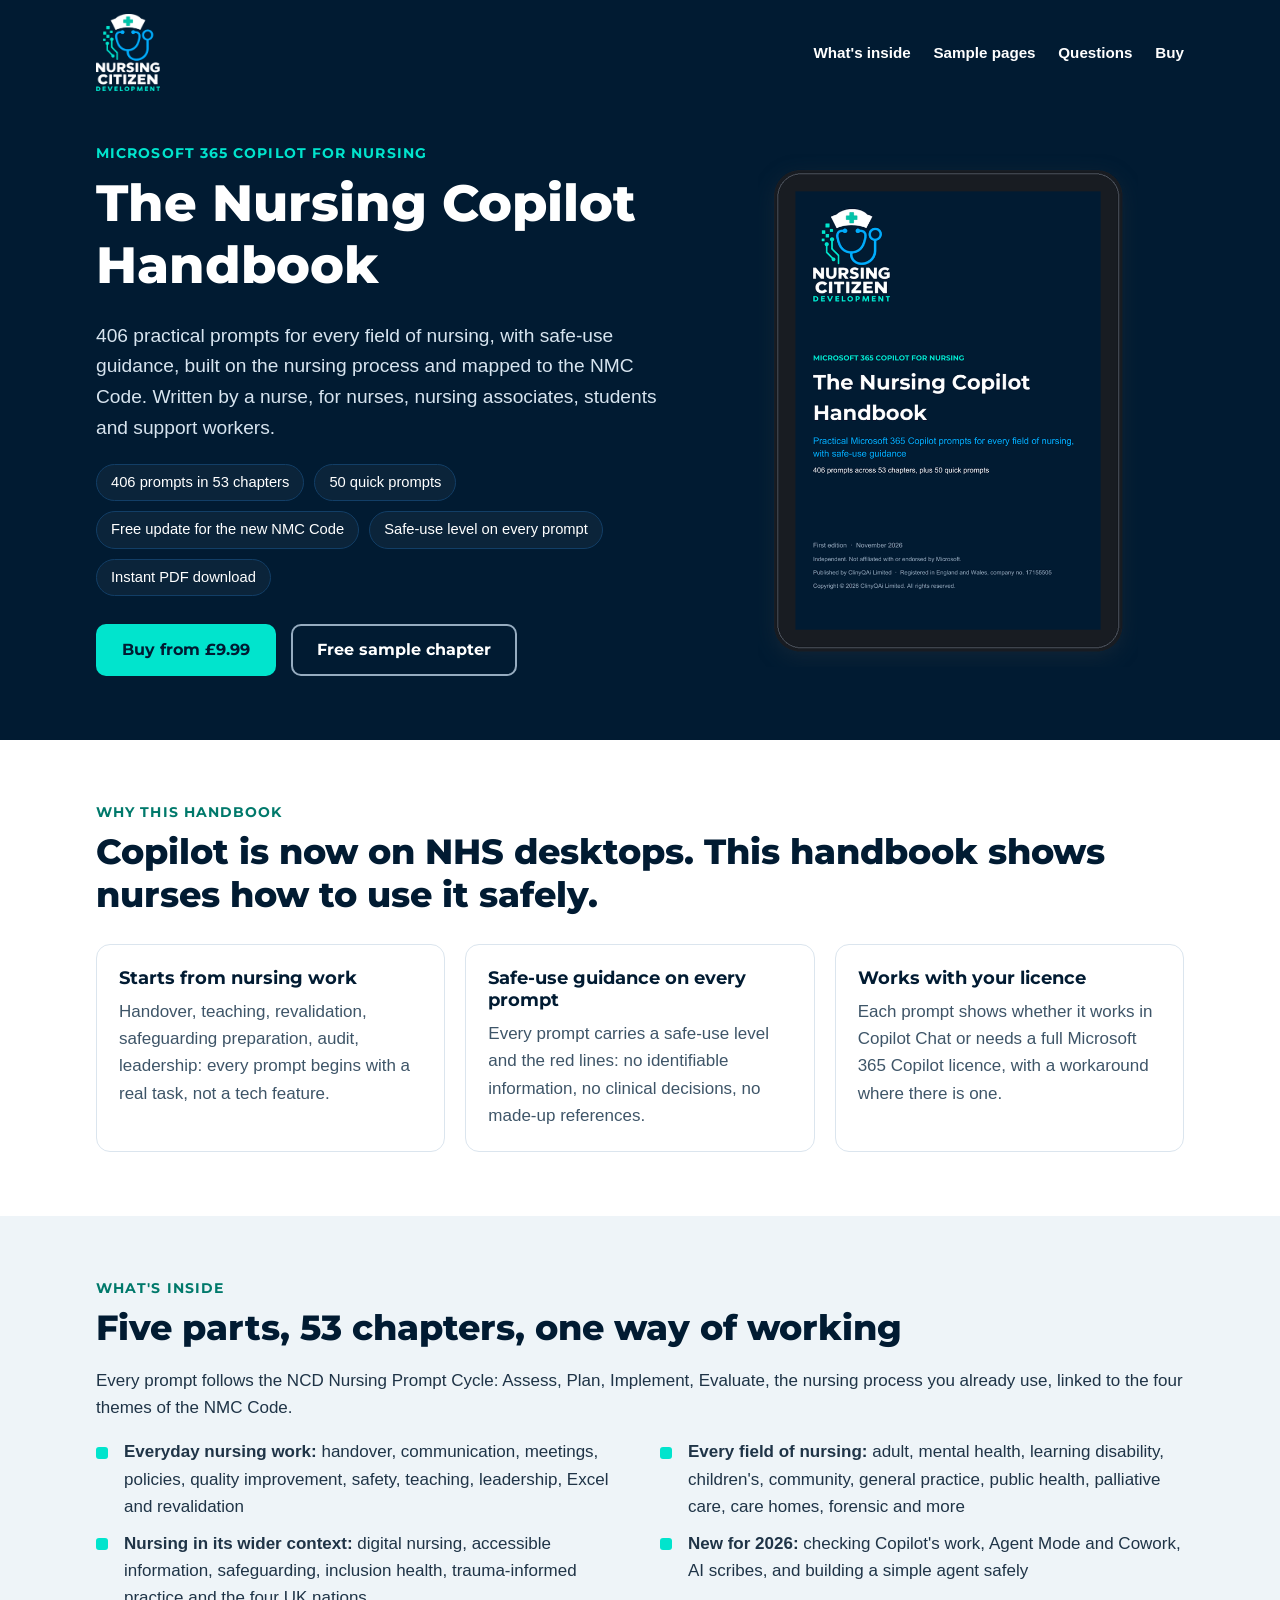
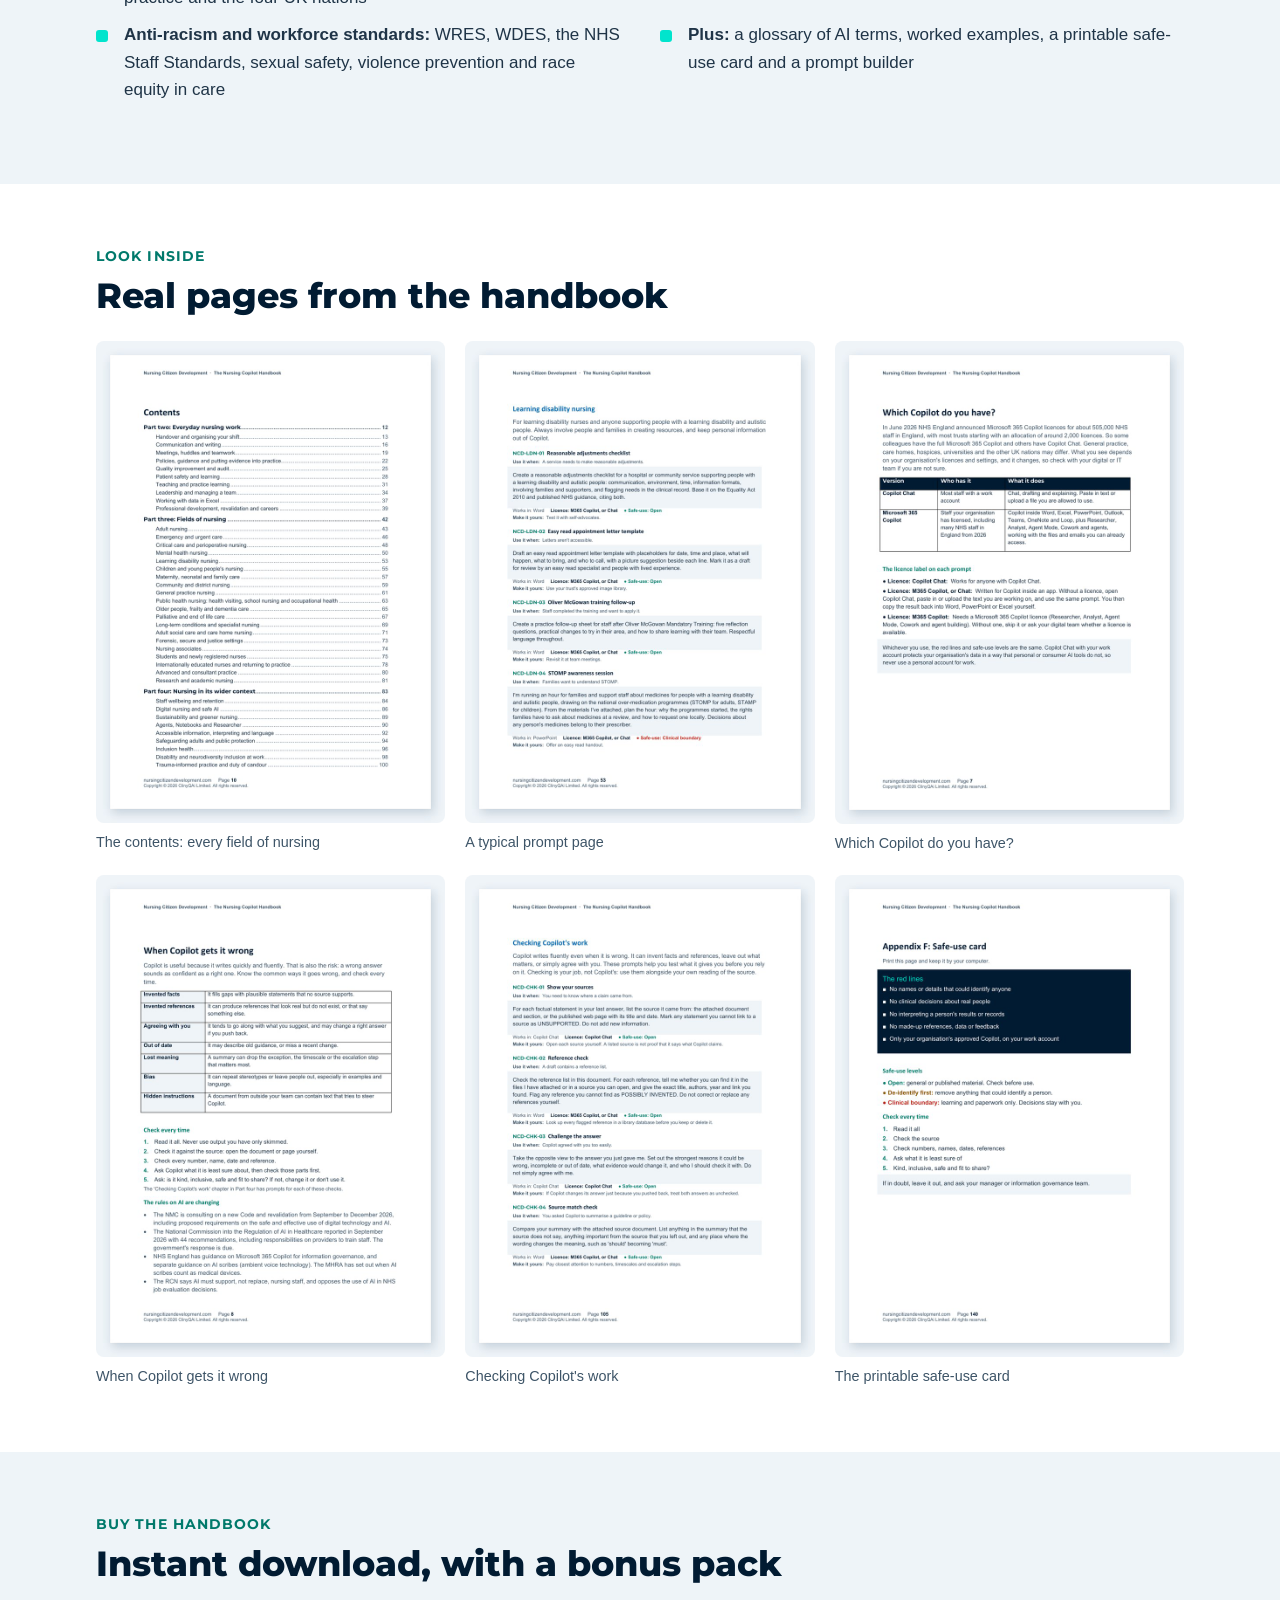
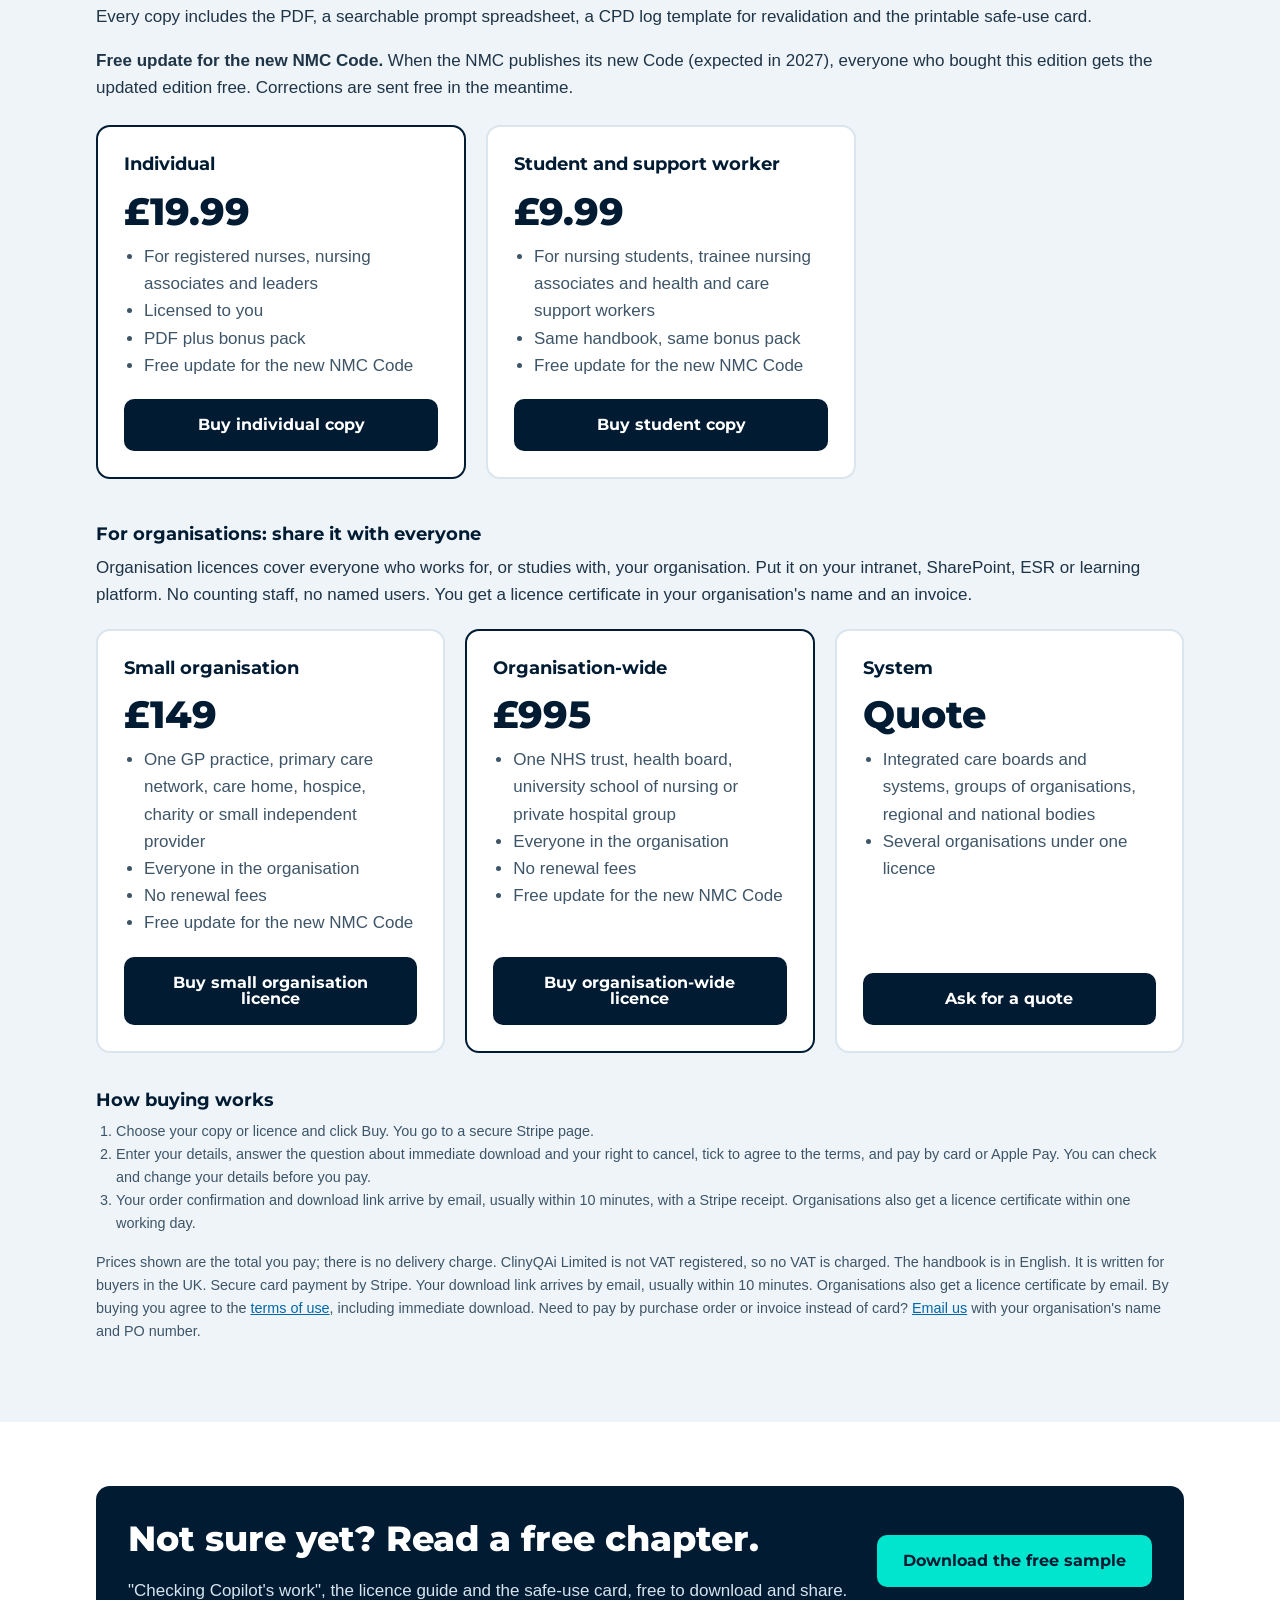
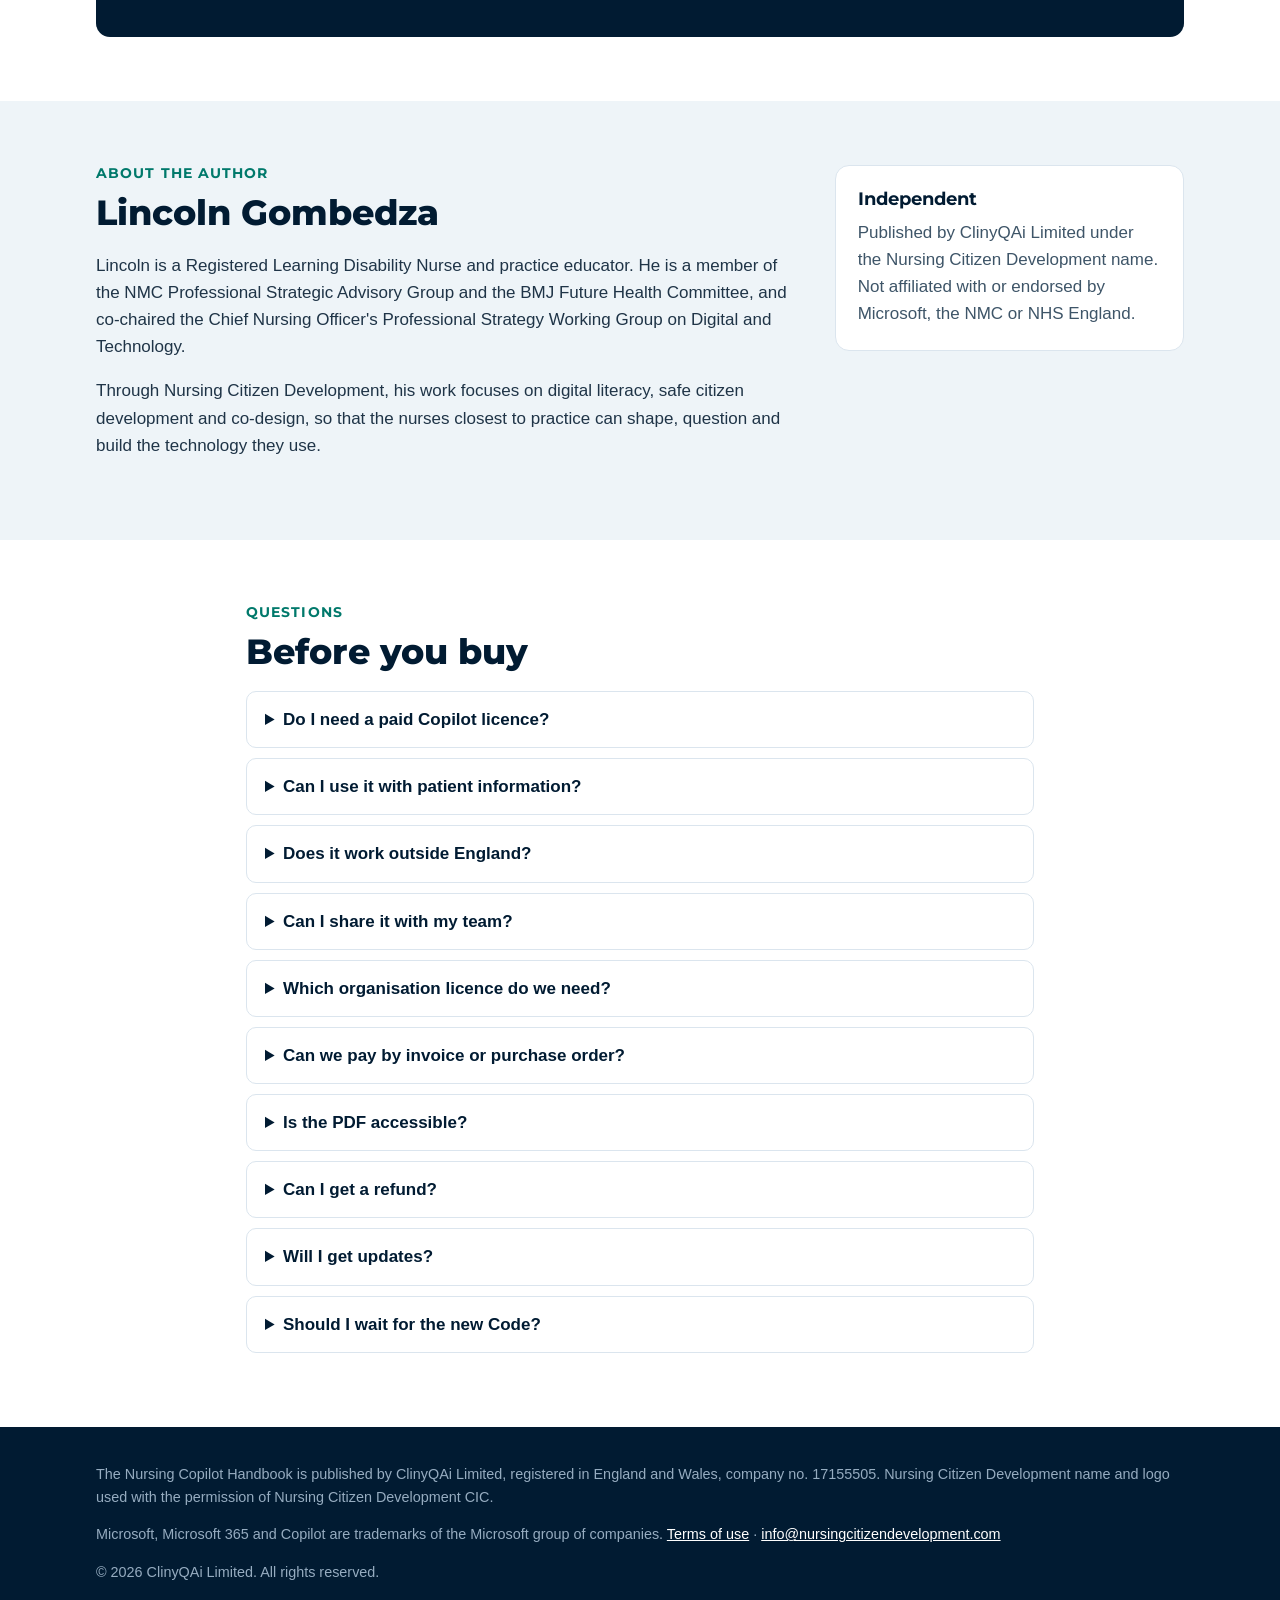
==== index.html @ caddaee1 "Download link now arrives by email Co-Authored-By: Claude Opus 5.5 <noreply@anthropic.com>" ====
<!doctype html>
<html lang="en-GB">
<head>
<meta charset="utf-8">
<meta name="viewport" content="width=device-width, initial-scale=1">
<title>The Nursing Copilot Handbook | Nursing Citizen Development</title>
<meta name="description" content="406 practical Microsoft 365 Copilot prompts for every field of nursing, with safe-use guidance, mapped to the NMC Code. Instant PDF download plus bonus pack.">
<meta property="og:title" content="The Nursing Copilot Handbook">
<meta property="og:description" content="406 practical Copilot prompts for every field of nursing, with safe-use guidance, mapped to the NMC Code.">
<meta property="og:image" content="assets/Handbook_Cover.jpg">
<link rel="preconnect" href="https://fonts.googleapis.com">
<link rel="preconnect" href="https://fonts.gstatic.com" crossorigin>
<link href="https://fonts.googleapis.com/css2?family=Montserrat:wght@700;800&display=swap" rel="stylesheet">
<link rel="stylesheet" href="assets/site.css">
</head>
<body>
<a class="skip" href="#main">Skip to content</a>

<header class="top">
  <div class="wrap">
    <a href="https://nursingcitizendevelopment.com" aria-label="Nursing Citizen Development home"><img src="assets/ncd-logo-reversed.png" alt="Nursing Citizen Development"></a>
    <nav aria-label="Page">
      <a href="#inside">What's inside</a>
      <a href="#samples">Sample pages</a>
      <a href="#faq">Questions</a>
      <a class="buy" href="#buy">Buy</a>
    </nav>
  </div>
</header>

<main id="main">
<section class="hero" aria-labelledby="title">
  <div class="wrap">
    <div>
      <p class="eyebrow">Microsoft 365 Copilot for nursing</p>
      <h1 id="title">The Nursing Copilot Handbook</h1>
      <p class="lead">406 practical prompts for every field of nursing, with safe-use guidance, built on the nursing process and mapped to the NMC Code. Written by a nurse, for nurses, nursing associates, students and support workers.</p>
      <ul class="facts">
        <li>406 prompts in 53 chapters</li>
        <li>50 quick prompts</li>
        <li>Free update for the new NMC Code</li>
        <li>Safe-use level on every prompt</li>
        <li>Instant PDF download</li>
      </ul>
      <a class="btn btn-primary" href="#buy">Buy from £9.99</a>
      <a class="btn btn-ghost" href="assets/The_Nursing_Copilot_Handbook_Free_Sample.pdf" download>Free sample chapter</a>
    </div>
    <img class="mock" src="assets/Handbook_Tablet_Mockup.png" width="700" height="947" alt="The handbook cover shown on a tablet">
  </div>
</section>

<section aria-labelledby="why">
  <div class="wrap">
    <p class="eyebrow">Why this handbook</p>
    <h2 id="why">Copilot is now on NHS desktops. This handbook shows nurses how to use it safely.</h2>
    <div class="grid3" style="margin-top:28px">
      <div class="card"><h3>Starts from nursing work</h3><p>Handover, teaching, revalidation, safeguarding preparation, audit, leadership: every prompt begins with a real task, not a tech feature.</p></div>
      <div class="card"><h3>Safe-use guidance on every prompt</h3><p>Every prompt carries a safe-use level and the red lines: no identifiable information, no clinical decisions, no made-up references.</p></div>
      <div class="card"><h3>Works with your licence</h3><p>Each prompt shows whether it works in Copilot Chat or needs a full Microsoft 365 Copilot licence, with a workaround where there is one.</p></div>
    </div>
  </div>
</section>

<section class="alt" id="inside" aria-labelledby="inside-h">
  <div class="wrap">
    <p class="eyebrow">What's inside</p>
    <h2 id="inside-h">Five parts, 53 chapters, one way of working</h2>
    <p>Every prompt follows the NCD Nursing Prompt Cycle: Assess, Plan, Implement, Evaluate, the nursing process you already use, linked to the four themes of the NMC Code.</p>
    <ul class="inside">
      <li><strong>Everyday nursing work:</strong> handover, communication, meetings, policies, quality improvement, safety, teaching, leadership, Excel and revalidation</li>
      <li><strong>Every field of nursing:</strong> adult, mental health, learning disability, children's, community, general practice, public health, palliative care, care homes, forensic and more</li>
      <li><strong>Nursing in its wider context:</strong> digital nursing, accessible information, safeguarding, inclusion health, trauma-informed practice and the four UK nations</li>
      <li><strong>New for 2026:</strong> checking Copilot's work, Agent Mode and Cowork, AI scribes, and building a simple agent safely</li>
      <li><strong>Anti-racism and workforce standards:</strong> WRES, WDES, the NHS Staff Standards, sexual safety, violence prevention and race equity in care</li>
      <li><strong>Plus:</strong> a glossary of AI terms, worked examples, a printable safe-use card and a prompt builder</li>
    </ul>
  </div>
</section>

<section id="samples" aria-labelledby="samples-h">
  <div class="wrap">
    <p class="eyebrow">Look inside</p>
    <h2 id="samples-h">Real pages from the handbook</h2>
    <div class="samples" style="margin-top:24px">
      <figure><img src="assets/Sample_Contents.jpg" width="800" height="1105" loading="lazy" alt="Contents page listing chapters for every field of nursing"><figcaption>The contents: every field of nursing</figcaption></figure>
      <figure><img src="assets/Sample_Prompt_Page_Learning_Disability.jpg" width="800" height="1105" loading="lazy" alt="A page of learning disability nursing prompts, each with a safe-use level"><figcaption>A typical prompt page</figcaption></figure>
      <figure><img src="assets/Sample_Which_Copilot.jpg" width="800" height="1105" loading="lazy" alt="Page explaining Copilot Chat and Microsoft 365 Copilot licences"><figcaption>Which Copilot do you have?</figcaption></figure>
      <figure><img src="assets/Sample_When_Copilot_Gets_It_Wrong.jpg" width="800" height="1105" loading="lazy" alt="Page listing the ways Copilot can get things wrong and a five-step check"><figcaption>When Copilot gets it wrong</figcaption></figure>
      <figure><img src="assets/Sample_Checking_Chapter.jpg" width="800" height="1105" loading="lazy" alt="The Checking Copilot's work chapter"><figcaption>Checking Copilot's work</figcaption></figure>
      <figure><img src="assets/Sample_Safe_Use_Card.jpg" width="800" height="1105" loading="lazy" alt="The one-page safe-use card"><figcaption>The printable safe-use card</figcaption></figure>
    </div>
  </div>
</section>

<section class="alt" id="buy" aria-labelledby="buy-h">
  <div class="wrap">
    <p class="eyebrow">Buy the handbook</p>
    <h2 id="buy-h">Instant download, with a bonus pack</h2>
    <p>Every copy includes the PDF, a searchable prompt spreadsheet, a CPD log template for revalidation and the printable safe-use card.</p>
    <p><strong>Free update for the new NMC Code.</strong> When the NMC publishes its new Code (expected in 2027), everyone who bought this edition gets the updated edition free. Corrections are sent free in the meantime.</p>
    <div class="prices two" style="margin-top:24px">
      <div class="price featured">
        <h3>Individual</h3>
        <div class="amount">£19.99</div>
        <ul><li>For registered nurses, nursing associates and leaders</li><li>Licensed to you</li><li>PDF plus bonus pack</li><li>Free update for the new NMC Code</li></ul>
        <a class="btn btn-dark" href="https://buy.stripe.com/14A4gB2Xh0fMad55iU8og02">Buy individual copy</a>
      </div>
      <div class="price">
        <h3>Student and support worker</h3>
        <div class="amount">£9.99</div>
        <ul><li>For nursing students, trainee nursing associates and health and care support workers</li><li>Same handbook, same bonus pack</li><li>Free update for the new NMC Code</li></ul>
        <a class="btn btn-dark" href="https://buy.stripe.com/8x214p7dxgeK9918v68og03">Buy student copy</a>
      </div>
    </div>

    <h3 style="margin-top:44px">For organisations: share it with everyone</h3>
    <p>Organisation licences cover everyone who works for, or studies with, your organisation. Put it on your intranet, SharePoint, ESR or learning platform. No counting staff, no named users. You get a licence certificate in your organisation's name and an invoice.</p>
    <div class="prices" style="margin-top:20px">
      <div class="price">
        <h3>Small organisation</h3>
        <div class="amount">£149</div>
        <ul><li>One GP practice, primary care network, care home, hospice, charity or small independent provider</li><li>Everyone in the organisation</li><li>No renewal fees</li><li>Free update for the new NMC Code</li></ul>
        <a class="btn btn-dark" href="https://buy.stripe.com/fZufZjcxR9QmgBtbHi8og05">Buy small organisation licence</a>
      </div>
      <div class="price featured">
        <h3>Organisation-wide</h3>
        <div class="amount">£995</div>
        <ul><li>One NHS trust, health board, university school of nursing or private hospital group</li><li>Everyone in the organisation</li><li>No renewal fees</li><li>Free update for the new NMC Code</li></ul>
        <a class="btn btn-dark" href="https://buy.stripe.com/28E6oJ1Td9QmcldcLm8og06">Buy organisation-wide licence</a>
      </div>
      <div class="price">
        <h3>System</h3>
        <div class="amount">Quote</div>
        <ul><li>Integrated care boards and systems, groups of organisations, regional and national bodies</li><li>Several organisations under one licence</li></ul>
        <a class="btn btn-dark" href="mailto:info@nursingcitizendevelopment.com?subject=Nursing%20Copilot%20Handbook%20system%20licence">Ask for a quote</a>
      </div>
    </div>
    <h3 style="margin-top:36px">How buying works</h3>
    <ol class="small" style="padding-left:20px;margin-top:8px"><li>Choose your copy or licence and click Buy. You go to a secure Stripe page.</li><li>Enter your details, answer the question about immediate download and your right to cancel, tick to agree to the terms, and pay by card or Apple Pay. You can check and change your details before you pay.</li><li>Your order confirmation and download link arrive by email, usually within 10 minutes, with a Stripe receipt. Organisations also get a licence certificate within one working day.</li></ol>
    <p class="small" style="margin-top:16px">Prices shown are the total you pay; there is no delivery charge. ClinyQAi Limited is not VAT registered, so no VAT is charged. The handbook is in English. It is written for buyers in the UK. Secure card payment by Stripe. Your download link arrives by email, usually within 10 minutes. Organisations also get a licence certificate by email. By buying you agree to the <a href="terms.html">terms of use</a>, including immediate download. Need to pay by purchase order or invoice instead of card? <a href="mailto:info@nursingcitizendevelopment.com?subject=Nursing%20Copilot%20Handbook%20invoice%20request">Email us</a> with your organisation's name and PO number.</p>
  </div>
</section>

<section aria-labelledby="sample-h">
  <div class="wrap">
    <div class="sample-band">
      <div>
        <h2 id="sample-h">Not sure yet? Read a free chapter.</h2>
        <p>"Checking Copilot's work", the licence guide and the safe-use card, free to download and share.</p>
      </div>
      <a class="btn btn-primary" href="assets/The_Nursing_Copilot_Handbook_Free_Sample.pdf" download>Download the free sample</a>
    </div>
  </div>
</section>

<section class="alt" aria-labelledby="about-h">
  <div class="wrap about">
    <div>
      <p class="eyebrow">About the author</p>
      <h2 id="about-h">Lincoln Gombedza</h2>
      <p>Lincoln is a Registered Learning Disability Nurse and practice educator. He is a member of the NMC Professional Strategic Advisory Group and the BMJ Future Health Committee, and co-chaired the Chief Nursing Officer's Professional Strategy Working Group on Digital and Technology.</p>
      <p>Through Nursing Citizen Development, his work focuses on digital literacy, safe citizen development and co-design, so that the nurses closest to practice can shape, question and build the technology they use.</p>
    </div>
    <div class="card">
      <h3>Independent</h3>
      <p>Published by ClinyQAi Limited under the Nursing Citizen Development name. Not affiliated with or endorsed by Microsoft, the NMC or NHS England.</p>
    </div>
  </div>
</section>

<section id="faq" aria-labelledby="faq-h">
  <div class="wrap" style="max-width:820px">
    <p class="eyebrow">Questions</p>
    <h2 id="faq-h">Before you buy</h2>
    <details><summary>Do I need a paid Copilot licence?</summary><p>No. Many prompts work in Copilot Chat, which most NHS staff can use with a work account. Each prompt is labelled, and where it is written for Copilot inside Word, Excel or PowerPoint, the handbook shows how to use it in Copilot Chat instead.</p></details>
    <details><summary>Can I use it with patient information?</summary><p>No prompt asks you to enter information that identifies anyone. The handbook is for writing, organising, learning and improvement, not clinical decisions. Always follow your organisation's information governance rules and use only the Copilot it has approved.</p></details>
    <details><summary>Does it work outside England?</summary><p>Yes. The prompts work wherever Microsoft 365 Copilot is used, and there is a chapter on working across the four UK nations. Some standards referred to, such as WRES and WDES, are specific to the NHS in England.</p></details>
    <details><summary>Can I share it with my team?</summary><p>An individual or student copy is for you alone. To share it, your organisation can buy an organisation licence, which covers everyone who works for or studies with it, with no limit on numbers.</p></details>
    <details><summary>Which organisation licence do we need?</summary><p>Small organisation (£149) is for a single GP practice, primary care network, care home, hospice, charity or small independent provider. Organisation-wide (£995) is for an NHS trust, health board, university school of nursing or private hospital group. If you cover several organisations, such as an integrated care system, ask us for a quote.</p></details>
    <details><summary>Can we pay by invoice or purchase order?</summary><p>Yes. Email us with your organisation's name, address and purchase order number and we'll send an invoice. The licence certificate and download link follow as soon as it's raised.</p></details>
    <details><summary>Is the PDF accessible?</summary><p>Yes. It has headings, bookmarks and accessible colours. If you need another format, email us.</p></details>
    <details><summary>Can I get a refund?</summary><p>This is digital content supplied straight away, so the usual 14-day right to cancel ends once you download it. If the file is faulty or will not open, we will replace it or refund you. Your statutory rights are not affected.</p></details>
    <details><summary>Will I get updates?</summary><p>Yes. The NMC is consulting on a new Code, expected to be published in 2027. When it is, everyone who bought this edition, including organisations, gets the updated edition free by email. Corrections are sent free in the meantime. Sources in this edition were checked in November 2026.</p></details>
    <details><summary>Should I wait for the new Code?</summary><p>No need. The prompts work with Copilot today, and you'll get the new-Code edition free when it's published.</p></details>
  </div>
</section>
</main>

<footer>
  <div class="wrap">
    <p>The Nursing Copilot Handbook is published by ClinyQAi Limited, registered in England and Wales, company no. 17155505. Nursing Citizen Development name and logo used with the permission of Nursing Citizen Development CIC.</p>
    <p>Microsoft, Microsoft 365 and Copilot are trademarks of the Microsoft group of companies. <a href="terms.html">Terms of use</a> · <a href="mailto:info@nursingcitizendevelopment.com">info@nursingcitizendevelopment.com</a></p>
    <p>© 2026 ClinyQAi Limited. All rights reserved.</p>
  </div>
</footer>
</body>
</html>
---- assets/site.css ----
:root {
  --navy: #011b32;
  --navy-tint: #123e66;
  --teal: #01e4cd;
  --blue: #01acfd;
  --text-blue: #0068a8;
  --text-teal: #00796b;
  --mist: #eef4f8;
  --slate: #3e5568;
  --ink: #1f3447;
  --white: #ffffff;
  --muted: #96acc0;
  --radius: 14px;
  --wrap: 1120px;
}
* { box-sizing: border-box; }
html { scroll-behavior: smooth; }
body {
  margin: 0;
  background: var(--white);
  color: var(--ink);
  font: 17px/1.6 Arial, Helvetica, sans-serif;
  -webkit-text-size-adjust: 100%;
}
h1, h2, h3 { font-family: Montserrat, Arial, sans-serif; line-height: 1.2; color: var(--navy); margin: 0 0 .5em; }
h1 { font-size: clamp(2rem, 5vw, 3.2rem); font-weight: 800; }
h2 { font-size: clamp(1.5rem, 3.4vw, 2.2rem); font-weight: 800; }
h3 { font-size: 1.15rem; font-weight: 700; }
p { margin: 0 0 1em; }
a { color: var(--text-blue); }
img { max-width: 100%; height: auto; display: block; }
.wrap { max-width: var(--wrap); margin: 0 auto; padding: 0 16px; }
.eyebrow { font: 700 .85rem/1.2 Montserrat, Arial, sans-serif; letter-spacing: .08em; text-transform: uppercase; color: var(--text-teal); margin-bottom: .8em; }
.skip { position: absolute; left: -999px; }
.skip:focus { left: 16px; top: 16px; background: var(--white); padding: 8px 12px; z-index: 10; }

/* header */
.top { background: var(--navy); }
.top .wrap { display: flex; align-items: center; justify-content: space-between; gap: 16px; padding-top: 14px; padding-bottom: 14px; }
.top img { width: 64px; }
.top nav a { color: var(--white); text-decoration: none; font-weight: 700; margin-left: 18px; font-size: .95rem; }
.top nav a:hover, .top nav a:focus { color: var(--teal); }

/* hero */
.hero { background: var(--navy); color: var(--white); padding: 40px 0 64px; overflow: hidden; }
.hero .wrap { display: grid; grid-template-columns: 1.1fr .9fr; gap: 40px; align-items: center; }
.hero h1 { color: var(--white); }
.hero .eyebrow { color: var(--teal); }
.hero .lead { font-size: 1.2rem; color: #d7e4ef; max-width: 36em; }
.hero .facts { display: flex; flex-wrap: wrap; gap: 10px; margin: 20px 0 28px; padding: 0; list-style: none; }
.hero .facts li { border: 1px solid var(--navy-tint); background: rgba(255,255,255,.04); border-radius: 999px; padding: 6px 14px; font-size: .92rem; }
.hero .mock { justify-self: center; max-width: 380px; }
.btn { display: inline-block; font: 700 1rem/1 Montserrat, Arial, sans-serif; text-decoration: none; padding: 16px 24px; border-radius: 10px; border: 2px solid transparent; }
.btn-primary { background: var(--teal); color: var(--navy); }
.btn-primary:hover, .btn-primary:focus { background: #5cf0e0; }
.btn-ghost { color: var(--white); border-color: var(--muted); margin-left: 10px; }
.btn-ghost:hover, .btn-ghost:focus { border-color: var(--teal); color: var(--teal); }
.btn-dark { background: var(--navy); color: var(--white); }
.btn-dark:hover, .btn-dark:focus { background: var(--navy-tint); }

section { padding: 64px 0; }
section.alt { background: var(--mist); }

/* cards */
.grid3 { display: grid; grid-template-columns: repeat(3, 1fr); gap: 20px; }
.card { background: var(--white); border-radius: var(--radius); padding: 22px; border: 1px solid #dbe5ee; }
.card p { margin: 0; color: var(--slate); }

/* inside */
.inside { display: grid; grid-template-columns: repeat(2, 1fr); gap: 10px 40px; padding: 0; list-style: none; }
.inside li { padding-left: 28px; position: relative; }
.inside li::before { content: ""; position: absolute; left: 0; top: .5em; width: 12px; height: 12px; border-radius: 3px; background: var(--teal); }

/* samples */
.samples { display: grid; grid-template-columns: repeat(3, 1fr); gap: 20px; }
.samples figure { margin: 0; }
.samples img { border-radius: 8px; }
.samples figcaption { font-size: .9rem; color: var(--slate); margin-top: 8px; }

/* pricing */
.prices { display: grid; grid-template-columns: repeat(3, 1fr); gap: 20px; align-items: stretch; }
.prices.two { grid-template-columns: repeat(2, 1fr); max-width: 760px; }
.price { background: var(--white); border: 2px solid #dbe5ee; border-radius: var(--radius); padding: 26px; display: flex; flex-direction: column; }
.price.featured { border-color: var(--navy); }
.price .amount { font: 800 2.4rem/1 Montserrat, Arial, sans-serif; color: var(--navy); margin: 8px 0 12px; }
.price ul { padding-left: 20px; margin: 0 0 20px; color: var(--slate); flex: 1; }
.price .btn { text-align: center; }
.small { font-size: .9rem; color: var(--slate); }

/* sample download */
.sample-band { background: var(--navy); color: var(--white); border-radius: var(--radius); padding: 32px; display: grid; grid-template-columns: 1fr auto; gap: 24px; align-items: center; }
.sample-band h2 { color: var(--white); }
.sample-band p { color: #d7e4ef; margin: 0; }

/* about */
.about { display: grid; grid-template-columns: 2fr 1fr; gap: 40px; align-items: start; }

/* faq */
details { background: var(--white); border: 1px solid #dbe5ee; border-radius: 10px; padding: 14px 18px; margin-bottom: 10px; }
summary { cursor: pointer; font-weight: 700; color: var(--navy); }
details p { margin: 10px 0 0; color: var(--slate); }

/* footer */
footer { background: var(--navy); color: var(--muted); padding: 36px 0; font-size: .9rem; }
footer a { color: var(--white); }

/* terms page */
.doc { max-width: 760px; }
.doc h2 { font-size: 1.3rem; margin-top: 1.6em; }

:focus-visible { outline: 3px solid var(--blue); outline-offset: 3px; }

@media (max-width: 860px) {
  .hero .wrap, .about, .sample-band { grid-template-columns: 1fr; }
  .hero .mock { max-width: 260px; }
  .grid3, .prices, .prices.two, .samples { grid-template-columns: 1fr; }
  .samples { grid-template-columns: repeat(2, 1fr); }
  .inside { grid-template-columns: 1fr; }
  .btn-ghost { margin: 12px 0 0; }
  .top nav a:not(.buy) { display: none; }
}
@media (max-width: 480px) {
  .samples { grid-template-columns: 1fr; }
  section { padding: 48px 0; }
}
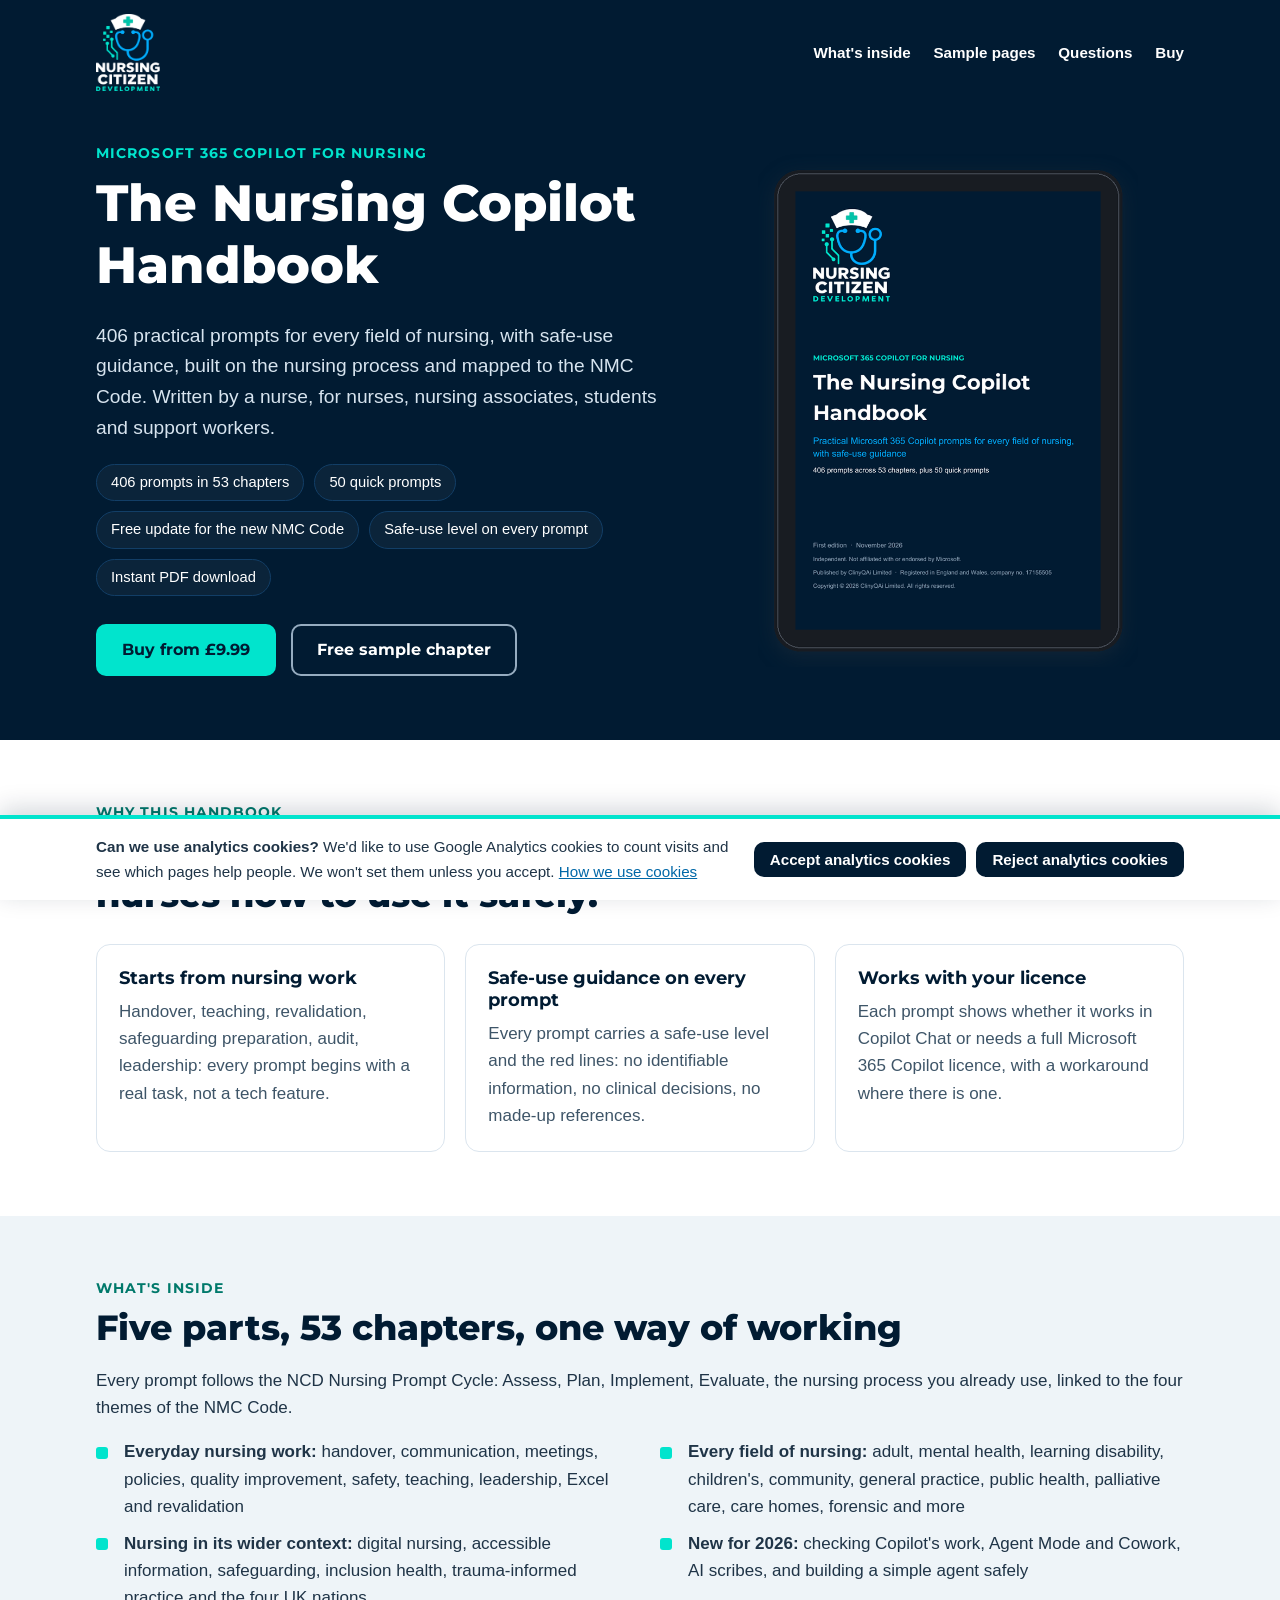
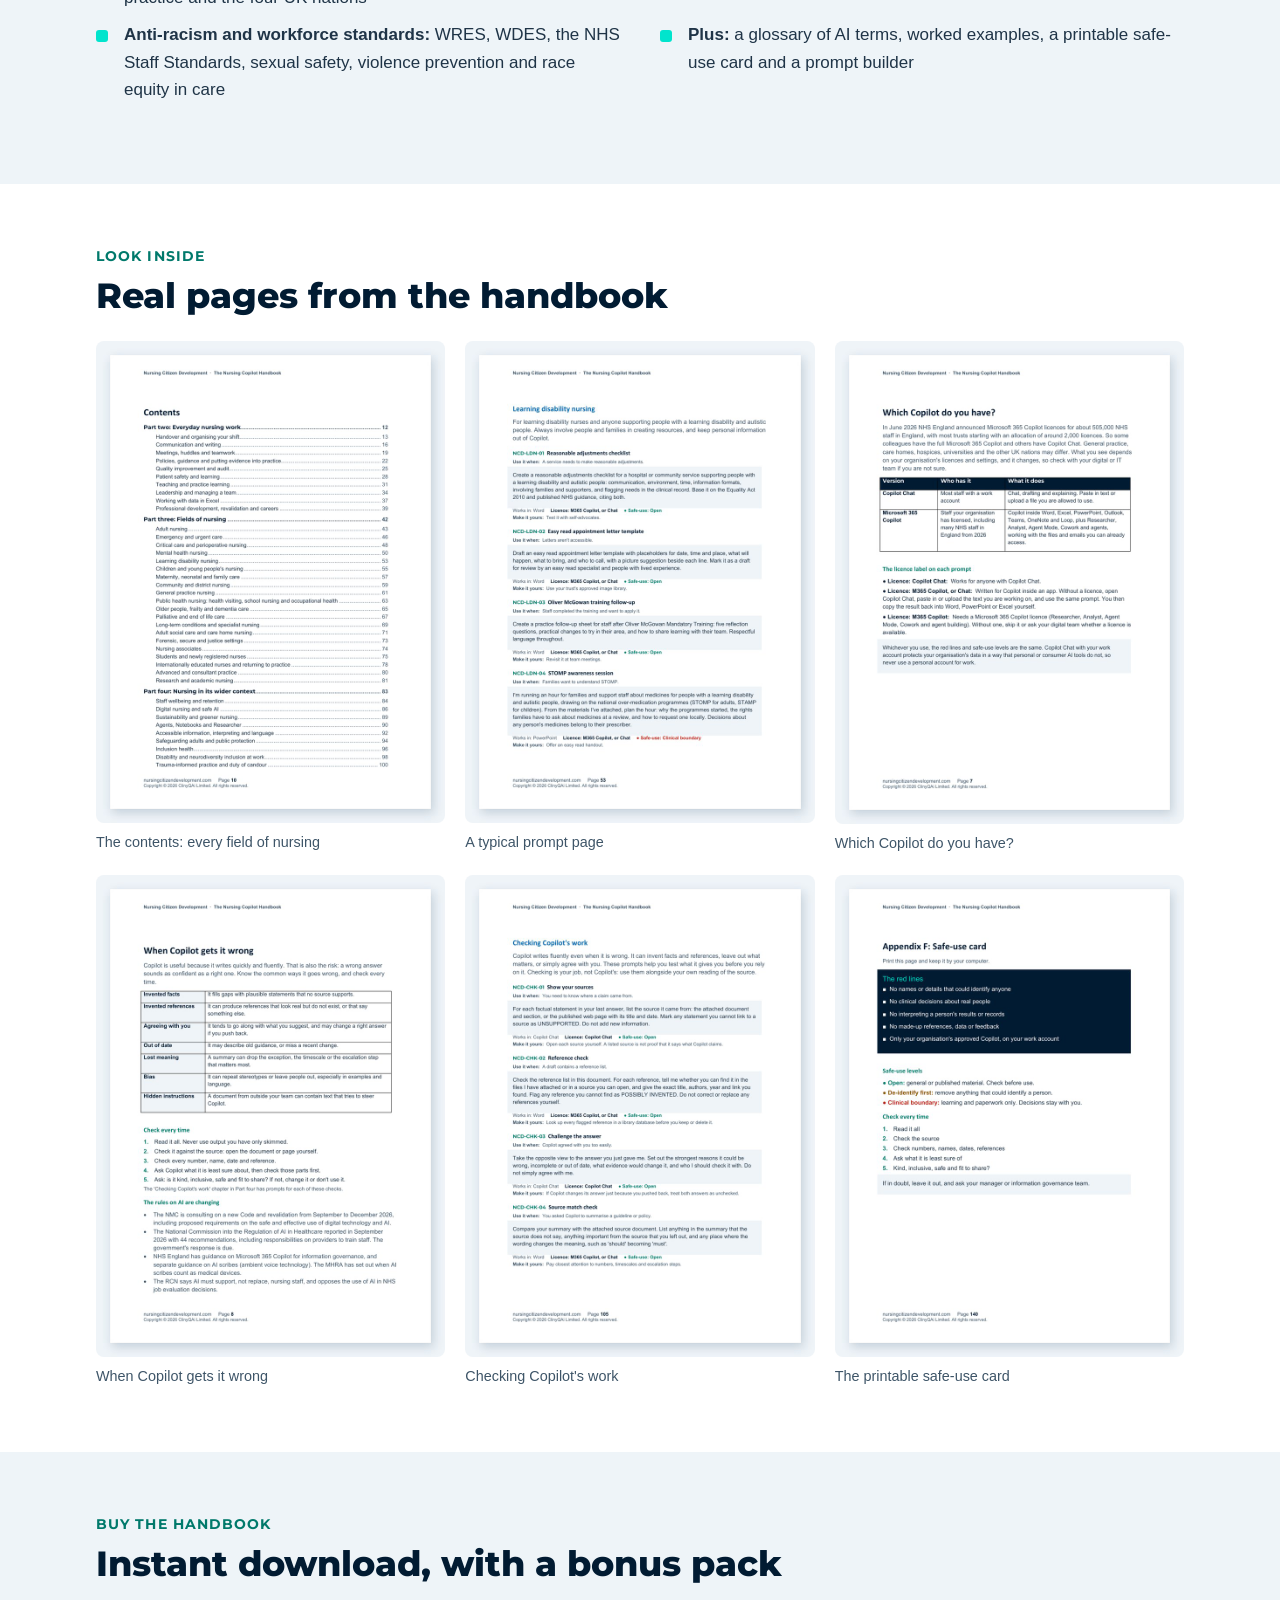
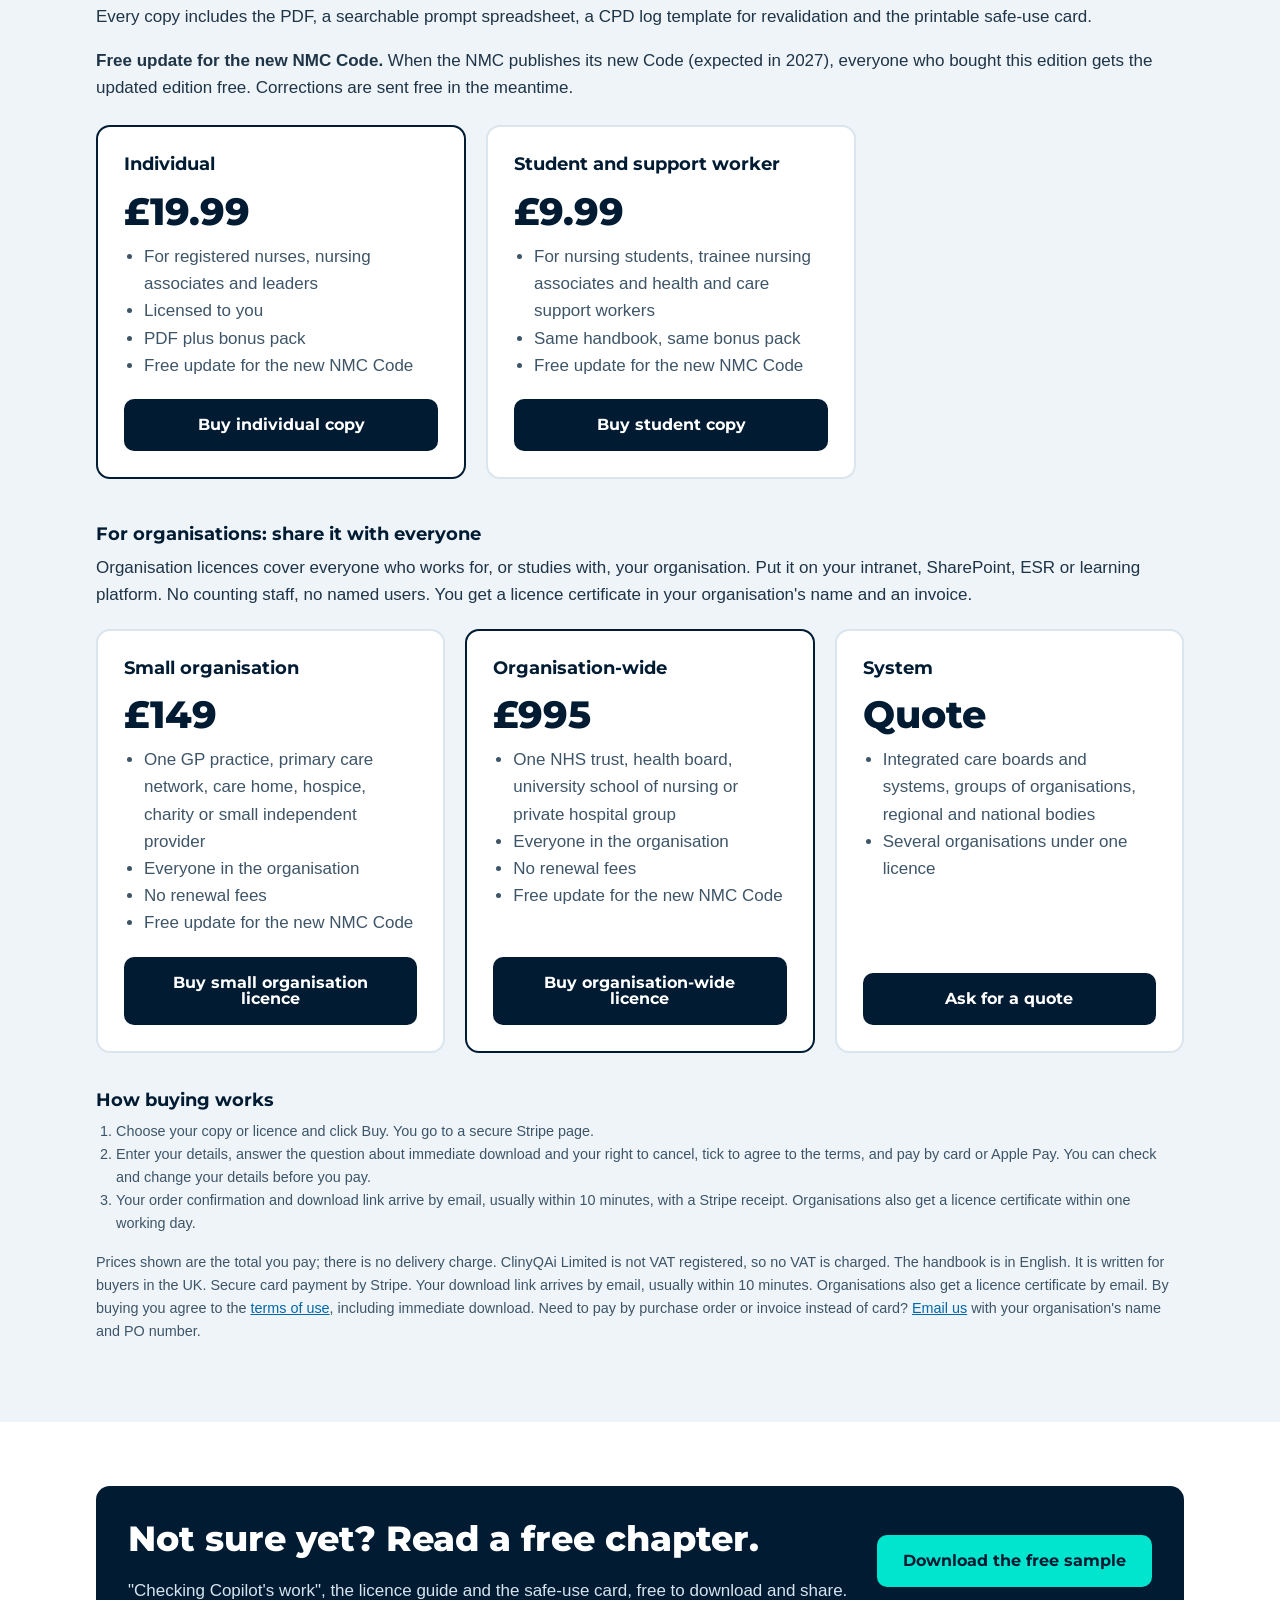
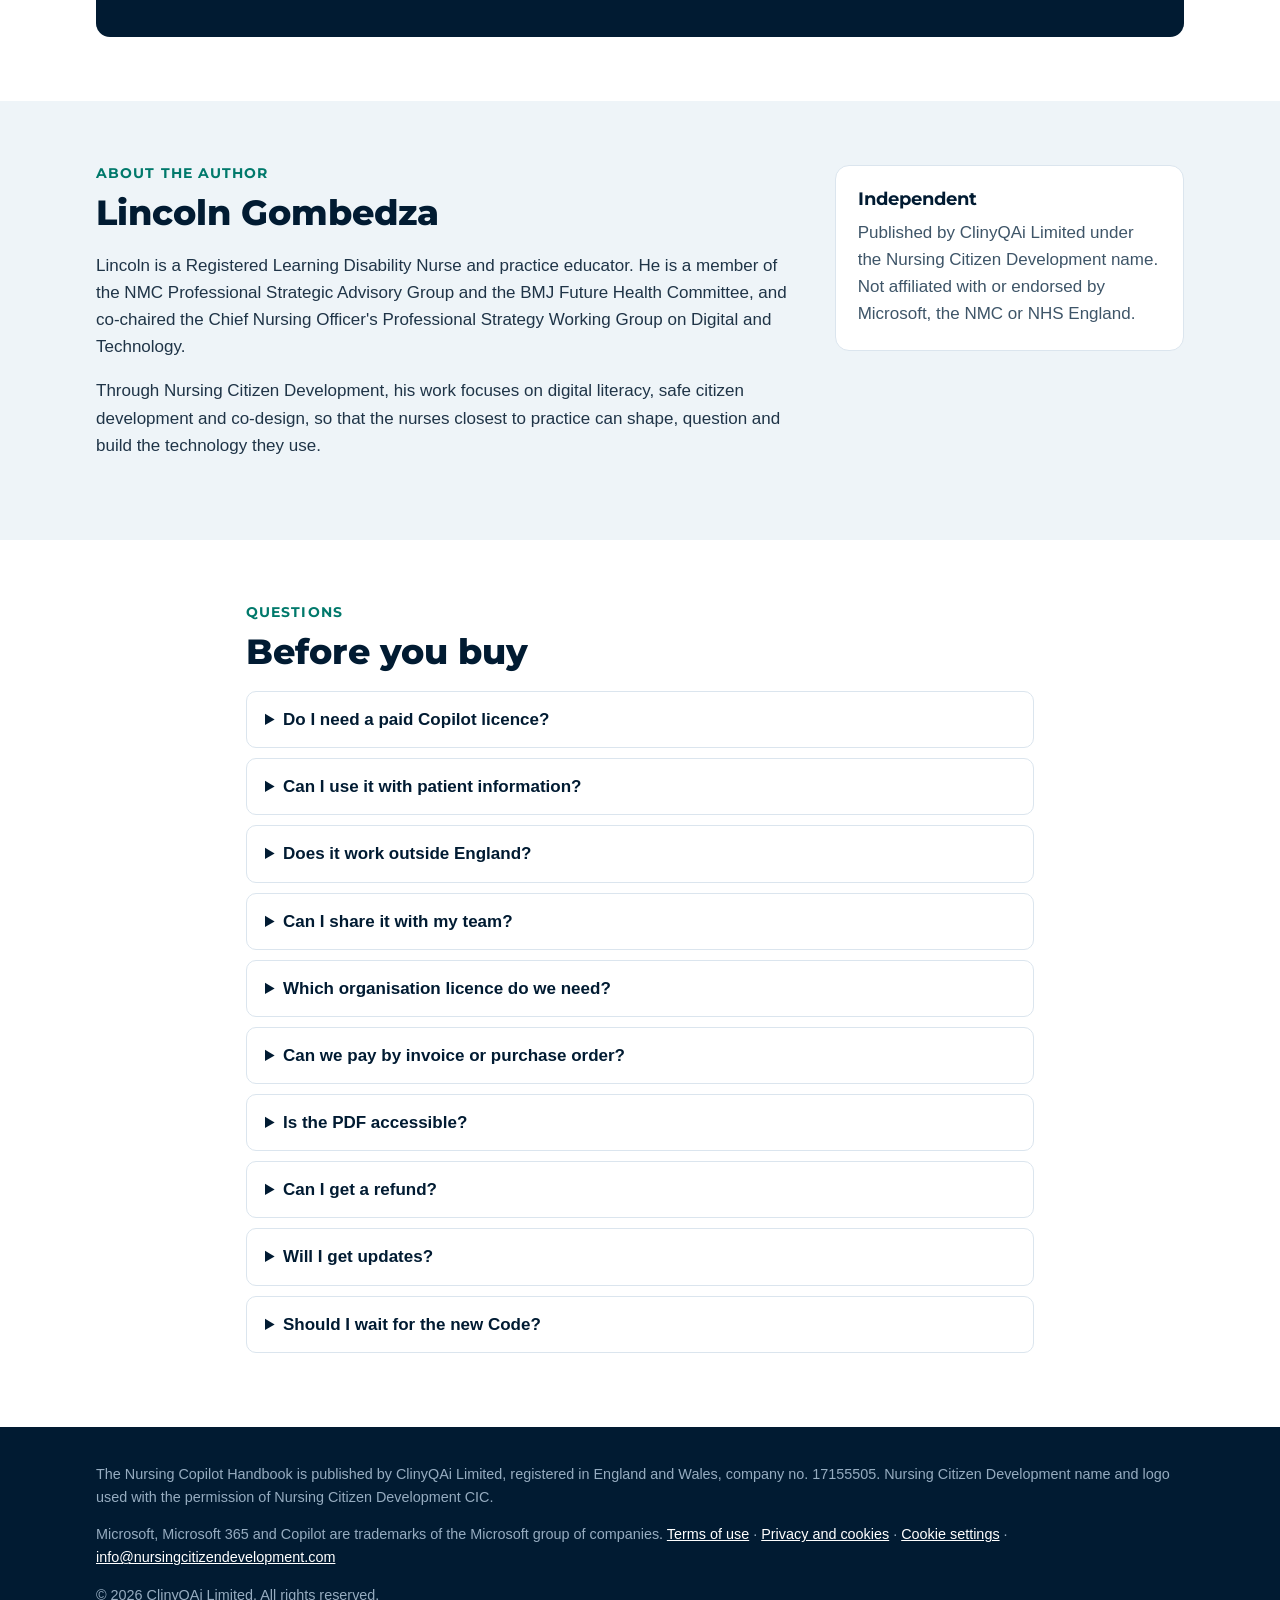
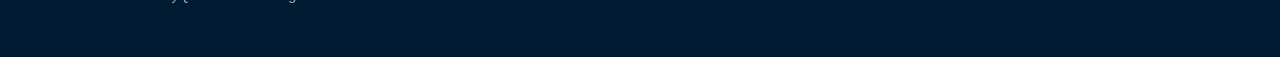
==== commit 42a29510: "Add Google Analytics with consent banner, privacy notice and search indexing - Analytics loads only " ====
--- a/index.html
+++ b/index.html
@@ -7,11 +7,41 @@
 <meta name="description" content="406 practical Microsoft 365 Copilot prompts for every field of nursing, with safe-use guidance, mapped to the NMC Code. Instant PDF download plus bonus pack.">
 <meta property="og:title" content="The Nursing Copilot Handbook">
 <meta property="og:description" content="406 practical Copilot prompts for every field of nursing, with safe-use guidance, mapped to the NMC Code.">
-<meta property="og:image" content="assets/Handbook_Cover.jpg">
+<link rel="canonical" href="https://handbook.nursingcitizendevelopment.com/">
+<meta property="og:type" content="product">
+<meta property="og:url" content="https://handbook.nursingcitizendevelopment.com/">
+<meta property="og:site_name" content="Nursing Citizen Development">
+<meta property="og:locale" content="en_GB">
+<meta property="og:image" content="https://handbook.nursingcitizendevelopment.com/assets/Handbook_Cover.jpg">
+<meta property="og:image:alt" content="Cover of The Nursing Copilot Handbook">
+<meta name="twitter:card" content="summary_large_image">
+<meta name="twitter:title" content="The Nursing Copilot Handbook">
+<meta name="twitter:description" content="406 practical Copilot prompts for every field of nursing, with safe-use guidance, mapped to the NMC Code.">
+<meta name="twitter:image" content="https://handbook.nursingcitizendevelopment.com/assets/Handbook_Cover.jpg">
+<script type="application/ld+json">
+{
+  "@context": "https://schema.org",
+  "@type": "Product",
+  "name": "The Nursing Copilot Handbook",
+  "description": "406 practical Microsoft 365 Copilot prompts for every field of nursing, with safe-use guidance, built on the nursing process and mapped to the NMC Code. First edition, November 2026. PDF download with a searchable prompt index, CPD log template and safe-use card.",
+  "image": "https://handbook.nursingcitizendevelopment.com/assets/Handbook_Cover.jpg",
+  "url": "https://handbook.nursingcitizendevelopment.com/",
+  "category": "Books > Nursing",
+  "brand": { "@type": "Brand", "name": "Nursing Citizen Development" },
+  "manufacturer": { "@type": "Organization", "name": "ClinyQAi Limited" },
+  "offers": [
+    { "@type": "Offer", "name": "Individual copy", "price": "19.99", "priceCurrency": "GBP", "availability": "https://schema.org/InStock", "url": "https://buy.stripe.com/14A4gB2Xh0fMad55iU8og02", "seller": { "@type": "Organization", "name": "ClinyQAi Limited" } },
+    { "@type": "Offer", "name": "Student and support worker copy", "price": "9.99", "priceCurrency": "GBP", "availability": "https://schema.org/InStock", "url": "https://buy.stripe.com/8x214p7dxgeK9918v68og03", "seller": { "@type": "Organization", "name": "ClinyQAi Limited" } },
+    { "@type": "Offer", "name": "Small organisation licence", "price": "149.00", "priceCurrency": "GBP", "availability": "https://schema.org/InStock", "url": "https://buy.stripe.com/fZufZjcxR9QmgBtbHi8og05", "seller": { "@type": "Organization", "name": "ClinyQAi Limited" } },
+    { "@type": "Offer", "name": "Organisation-wide licence", "price": "995.00", "priceCurrency": "GBP", "availability": "https://schema.org/InStock", "url": "https://buy.stripe.com/28E6oJ1Td9QmcldcLm8og06", "seller": { "@type": "Organization", "name": "ClinyQAi Limited" } }
+  ]
+}
+</script>
 <link rel="preconnect" href="https://fonts.googleapis.com">
 <link rel="preconnect" href="https://fonts.gstatic.com" crossorigin>
 <link href="https://fonts.googleapis.com/css2?family=Montserrat:wght@700;800&display=swap" rel="stylesheet">
 <link rel="stylesheet" href="assets/site.css">
+<script src="assets/consent.js" defer></script>
 </head>
 <body>
 <a class="skip" href="#main">Skip to content</a>
@@ -189,7 +219,7 @@
 <footer>
   <div class="wrap">
     <p>The Nursing Copilot Handbook is published by ClinyQAi Limited, registered in England and Wales, company no. 17155505. Nursing Citizen Development name and logo used with the permission of Nursing Citizen Development CIC.</p>
-    <p>Microsoft, Microsoft 365 and Copilot are trademarks of the Microsoft group of companies. <a href="terms.html">Terms of use</a> · <a href="mailto:info@nursingcitizendevelopment.com">info@nursingcitizendevelopment.com</a></p>
+    <p>Microsoft, Microsoft 365 and Copilot are trademarks of the Microsoft group of companies. <a href="terms.html">Terms of use</a> · <a href="privacy.html">Privacy and cookies</a> · <a href="privacy.html#cookies" data-cookie-settings>Cookie settings</a> · <a href="mailto:info@nursingcitizendevelopment.com">info@nursingcitizendevelopment.com</a></p>
     <p>© 2026 ClinyQAi Limited. All rights reserved.</p>
   </div>
 </footer>
--- a/assets/site.css
+++ b/assets/site.css
@@ -123,3 +123,13 @@
   .samples { grid-template-columns: 1fr; }
   section { padding: 48px 0; }
 }
+
+/* cookie consent banner */
+.consent { position: fixed; left: 0; right: 0; bottom: 0; z-index: 50; background: var(--white); border-top: 4px solid var(--teal); box-shadow: 0 -6px 24px rgba(1,27,50,.18); padding: 16px 0; }
+.consent .wrap { display: flex; gap: 16px; align-items: center; justify-content: space-between; flex-wrap: wrap; }
+.consent p { margin: 0; flex: 1 1 420px; font-size: .95rem; }
+.consent-actions { display: flex; gap: 10px; flex-wrap: wrap; }
+.consent .btn { padding: 10px 16px; font-size: .95rem; cursor: pointer; border: 0; font-family: inherit; font-weight: 700; }
+.consent .btn:focus-visible, .linkbtn:focus-visible { outline: 3px solid var(--blue); outline-offset: 2px; }
+.linkbtn { background: none; border: 0; padding: 0; color: var(--white); text-decoration: underline; font: inherit; cursor: pointer; }
+@media (max-width: 600px) { .consent-actions { width: 100%; } .consent .btn { flex: 1 1 auto; } }
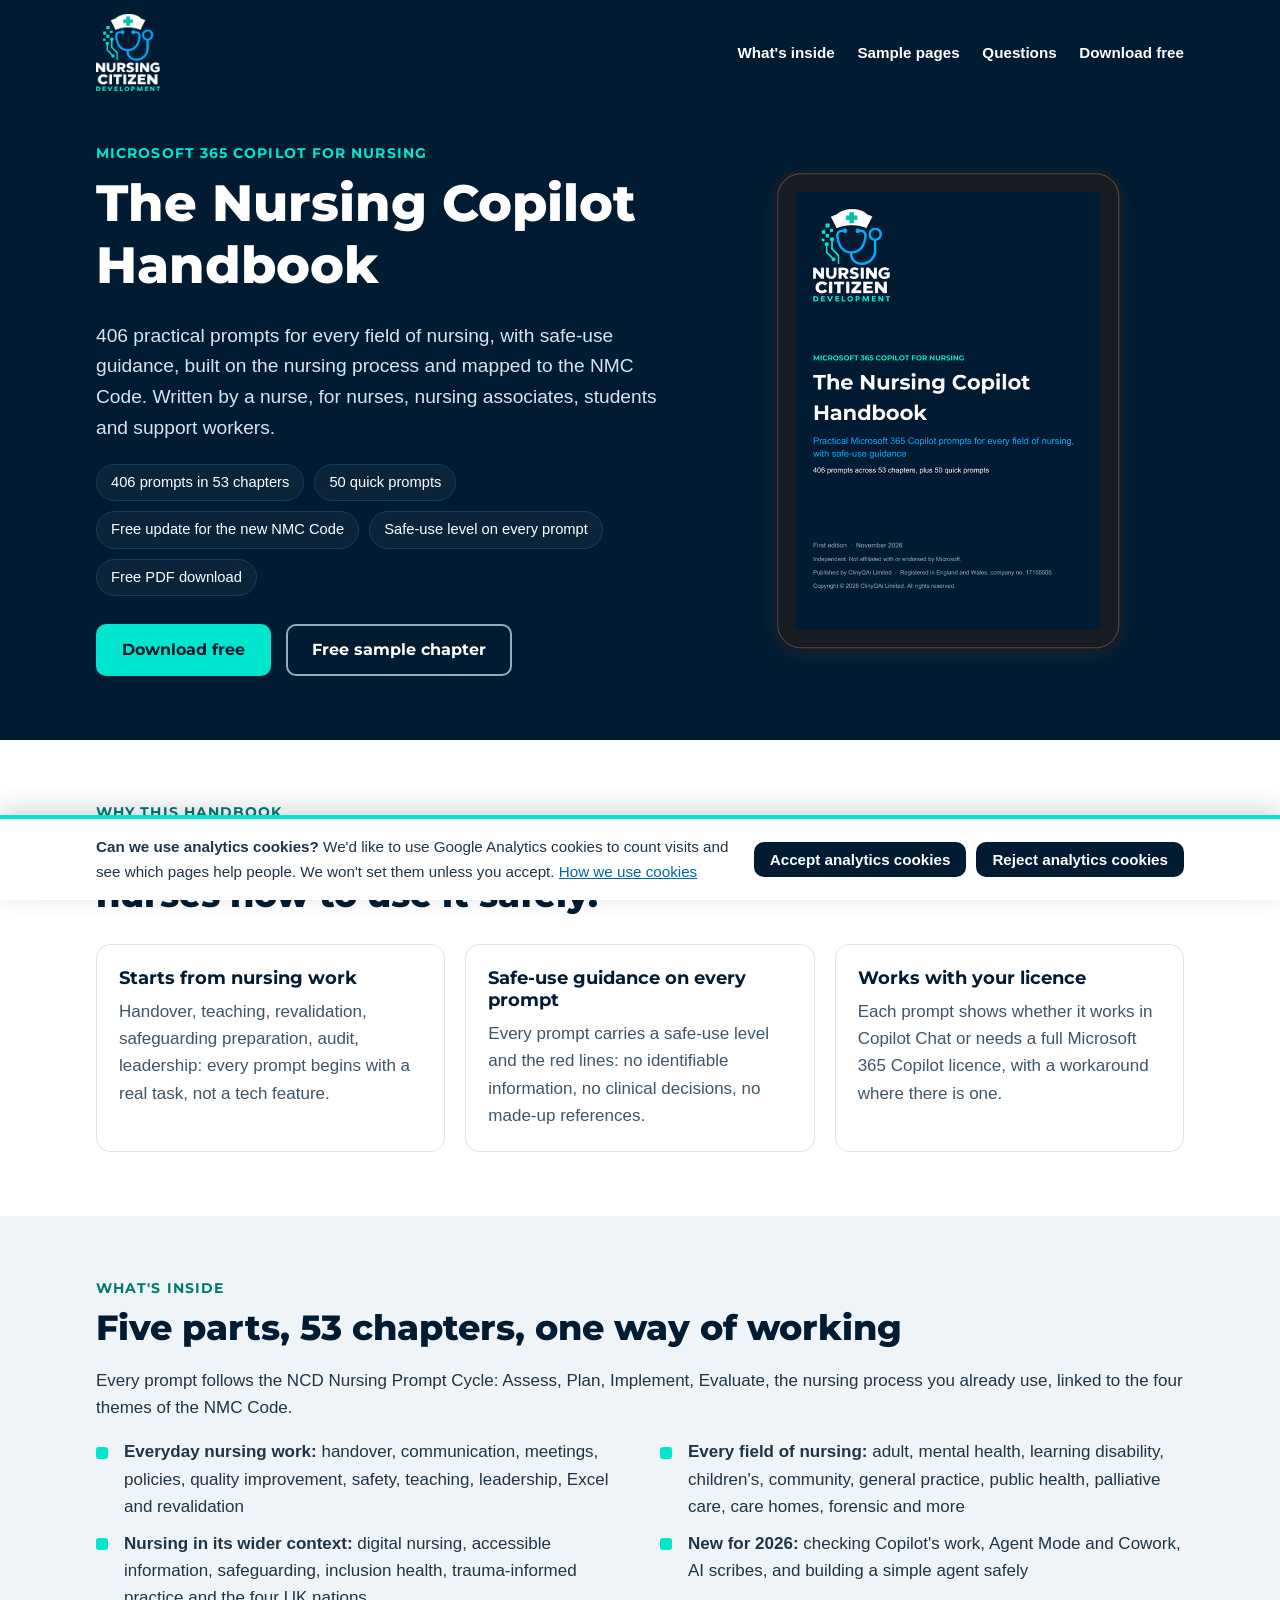
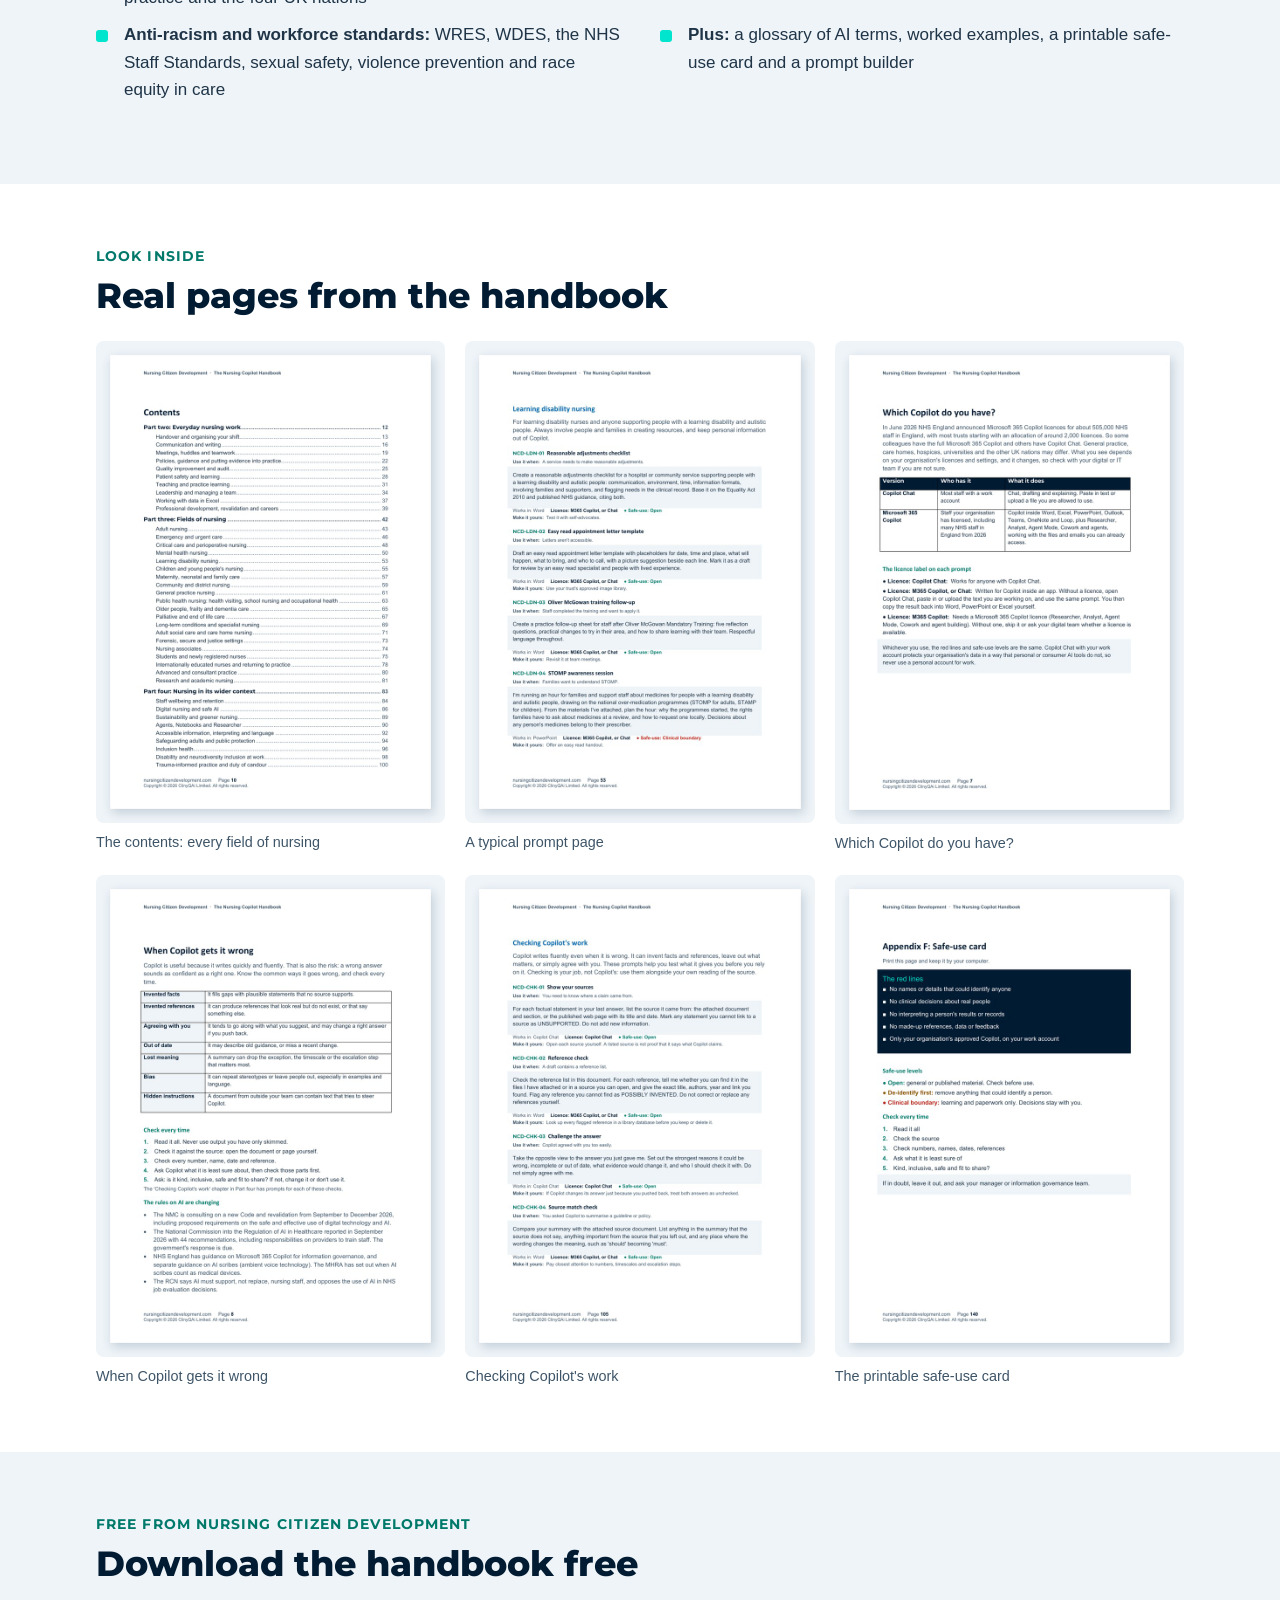
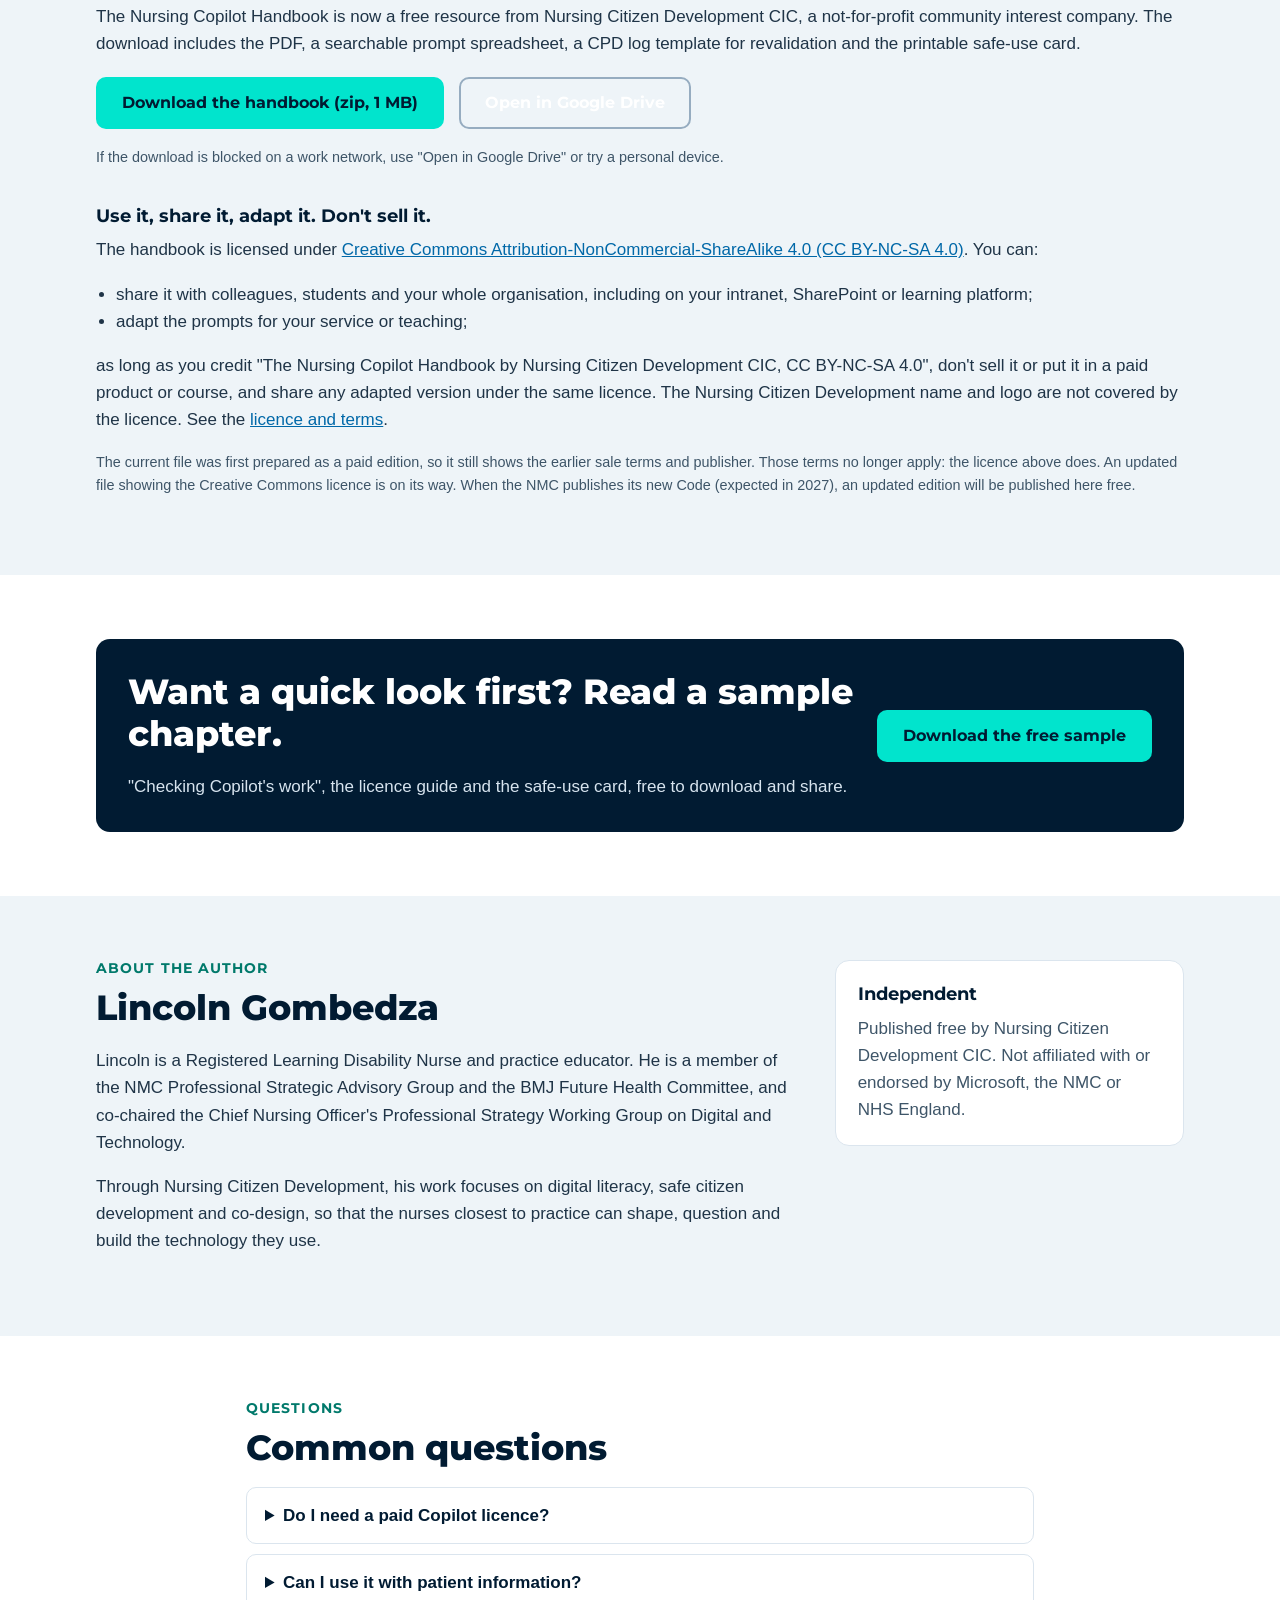
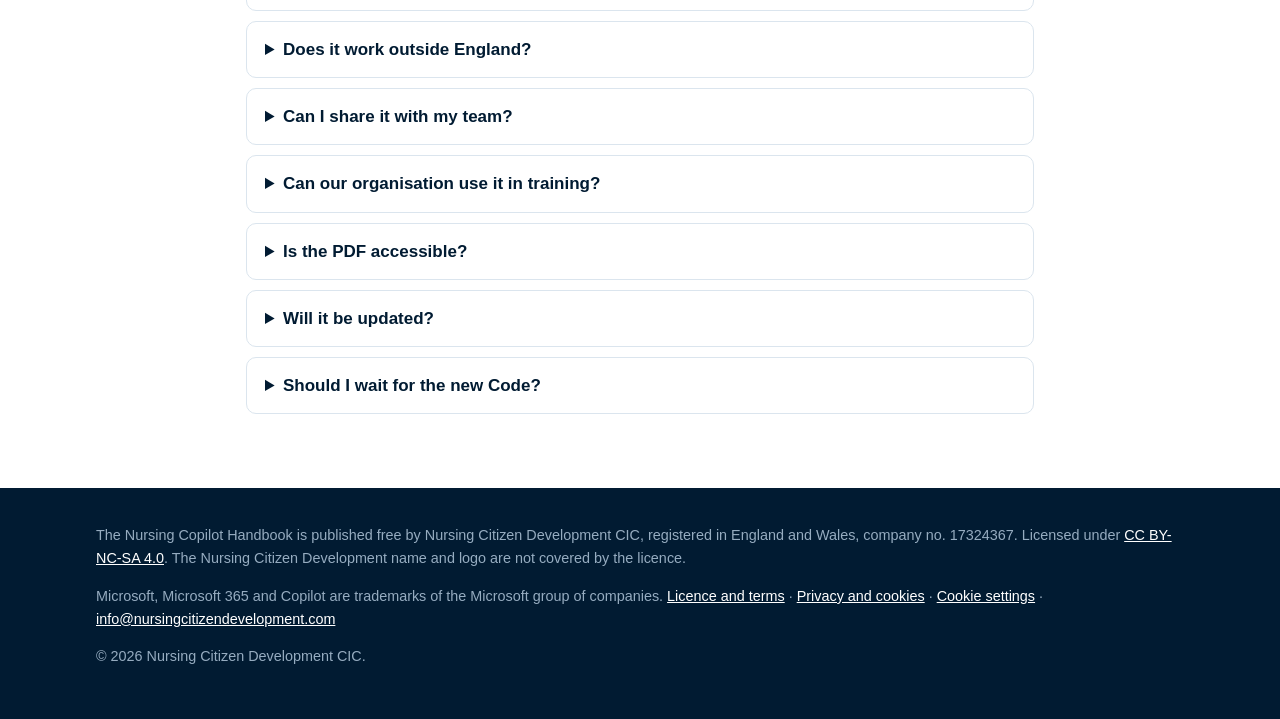
==== commit eb50c4e7: "Make the handbook free from NCD CIC under CC BY-NC-SA 4.0 Replace prices and Stripe links with a fre" ====
--- a/index.html
+++ b/index.html
@@ -4,11 +4,11 @@
 <meta charset="utf-8">
 <meta name="viewport" content="width=device-width, initial-scale=1">
 <title>The Nursing Copilot Handbook | Nursing Citizen Development</title>
-<meta name="description" content="406 practical Microsoft 365 Copilot prompts for every field of nursing, with safe-use guidance, mapped to the NMC Code. Instant PDF download plus bonus pack.">
+<meta name="description" content="406 practical Microsoft 365 Copilot prompts for every field of nursing, with safe-use guidance, mapped to the NMC Code. Free PDF download from Nursing Citizen Development, with a bonus pack.">
 <meta property="og:title" content="The Nursing Copilot Handbook">
 <meta property="og:description" content="406 practical Copilot prompts for every field of nursing, with safe-use guidance, mapped to the NMC Code.">
 <link rel="canonical" href="https://handbook.nursingcitizendevelopment.com/">
-<meta property="og:type" content="product">
+<meta property="og:type" content="book">
 <meta property="og:url" content="https://handbook.nursingcitizendevelopment.com/">
 <meta property="og:site_name" content="Nursing Citizen Development">
 <meta property="og:locale" content="en_GB">
@@ -21,20 +21,18 @@
 <script type="application/ld+json">
 {
   "@context": "https://schema.org",
-  "@type": "Product",
+  "@type": "Book",
   "name": "The Nursing Copilot Handbook",
-  "description": "406 practical Microsoft 365 Copilot prompts for every field of nursing, with safe-use guidance, built on the nursing process and mapped to the NMC Code. First edition, November 2026. PDF download with a searchable prompt index, CPD log template and safe-use card.",
+  "description": "406 practical Microsoft 365 Copilot prompts for every field of nursing, with safe-use guidance, built on the nursing process and mapped to the NMC Code. First edition, November 2026. Free PDF download with a searchable prompt index, CPD log template and safe-use card.",
   "image": "https://handbook.nursingcitizendevelopment.com/assets/Handbook_Cover.jpg",
   "url": "https://handbook.nursingcitizendevelopment.com/",
-  "category": "Books > Nursing",
-  "brand": { "@type": "Brand", "name": "Nursing Citizen Development" },
-  "manufacturer": { "@type": "Organization", "name": "ClinyQAi Limited" },
-  "offers": [
-    { "@type": "Offer", "name": "Individual copy", "price": "19.99", "priceCurrency": "GBP", "availability": "https://schema.org/InStock", "url": "https://buy.stripe.com/14A4gB2Xh0fMad55iU8og02", "seller": { "@type": "Organization", "name": "ClinyQAi Limited" } },
-    { "@type": "Offer", "name": "Student and support worker copy", "price": "9.99", "priceCurrency": "GBP", "availability": "https://schema.org/InStock", "url": "https://buy.stripe.com/8x214p7dxgeK9918v68og03", "seller": { "@type": "Organization", "name": "ClinyQAi Limited" } },
-    { "@type": "Offer", "name": "Small organisation licence", "price": "149.00", "priceCurrency": "GBP", "availability": "https://schema.org/InStock", "url": "https://buy.stripe.com/fZufZjcxR9QmgBtbHi8og05", "seller": { "@type": "Organization", "name": "ClinyQAi Limited" } },
-    { "@type": "Offer", "name": "Organisation-wide licence", "price": "995.00", "priceCurrency": "GBP", "availability": "https://schema.org/InStock", "url": "https://buy.stripe.com/28E6oJ1Td9QmcldcLm8og06", "seller": { "@type": "Organization", "name": "ClinyQAi Limited" } }
-  ]
+  "author": { "@type": "Person", "name": "Lincoln Gombedza" },
+  "publisher": { "@type": "Organization", "name": "Nursing Citizen Development CIC", "url": "https://nursingcitizendevelopment.com" },
+  "bookFormat": "https://schema.org/EBook",
+  "inLanguage": "en-GB",
+  "isAccessibleForFree": true,
+  "license": "https://creativecommons.org/licenses/by-nc-sa/4.0/",
+  "offers": { "@type": "Offer", "price": "0", "priceCurrency": "GBP", "availability": "https://schema.org/InStock", "url": "https://handbook.nursingcitizendevelopment.com/#download" }
 }
 </script>
 <link rel="preconnect" href="https://fonts.googleapis.com">
@@ -53,7 +51,7 @@
       <a href="#inside">What's inside</a>
       <a href="#samples">Sample pages</a>
       <a href="#faq">Questions</a>
-      <a class="buy" href="#buy">Buy</a>
+      <a class="buy" href="#download">Download free</a>
     </nav>
   </div>
 </header>
@@ -70,9 +68,9 @@
         <li>50 quick prompts</li>
         <li>Free update for the new NMC Code</li>
         <li>Safe-use level on every prompt</li>
-        <li>Instant PDF download</li>
+        <li>Free PDF download</li>
       </ul>
-      <a class="btn btn-primary" href="#buy">Buy from £9.99</a>
+      <a class="btn btn-primary" href="#download">Download free</a>
       <a class="btn btn-ghost" href="assets/The_Nursing_Copilot_Handbook_Free_Sample.pdf" download>Free sample chapter</a>
     </div>
     <img class="mock" src="assets/Handbook_Tablet_Mockup.png" width="700" height="947" alt="The handbook cover shown on a tablet">
@@ -122,52 +120,18 @@
   </div>
 </section>
 
-<section class="alt" id="buy" aria-labelledby="buy-h">
+<section class="alt" id="download" aria-labelledby="download-h">
   <div class="wrap">
-    <p class="eyebrow">Buy the handbook</p>
-    <h2 id="buy-h">Instant download, with a bonus pack</h2>
-    <p>Every copy includes the PDF, a searchable prompt spreadsheet, a CPD log template for revalidation and the printable safe-use card.</p>
-    <p><strong>Free update for the new NMC Code.</strong> When the NMC publishes its new Code (expected in 2027), everyone who bought this edition gets the updated edition free. Corrections are sent free in the meantime.</p>
-    <div class="prices two" style="margin-top:24px">
-      <div class="price featured">
-        <h3>Individual</h3>
-        <div class="amount">£19.99</div>
-        <ul><li>For registered nurses, nursing associates and leaders</li><li>Licensed to you</li><li>PDF plus bonus pack</li><li>Free update for the new NMC Code</li></ul>
-        <a class="btn btn-dark" href="https://buy.stripe.com/14A4gB2Xh0fMad55iU8og02">Buy individual copy</a>
-      </div>
-      <div class="price">
-        <h3>Student and support worker</h3>
-        <div class="amount">£9.99</div>
-        <ul><li>For nursing students, trainee nursing associates and health and care support workers</li><li>Same handbook, same bonus pack</li><li>Free update for the new NMC Code</li></ul>
-        <a class="btn btn-dark" href="https://buy.stripe.com/8x214p7dxgeK9918v68og03">Buy student copy</a>
-      </div>
-    </div>
-
-    <h3 style="margin-top:44px">For organisations: share it with everyone</h3>
-    <p>Organisation licences cover everyone who works for, or studies with, your organisation. Put it on your intranet, SharePoint, ESR or learning platform. No counting staff, no named users. You get a licence certificate in your organisation's name and an invoice.</p>
-    <div class="prices" style="margin-top:20px">
-      <div class="price">
-        <h3>Small organisation</h3>
-        <div class="amount">£149</div>
-        <ul><li>One GP practice, primary care network, care home, hospice, charity or small independent provider</li><li>Everyone in the organisation</li><li>No renewal fees</li><li>Free update for the new NMC Code</li></ul>
-        <a class="btn btn-dark" href="https://buy.stripe.com/fZufZjcxR9QmgBtbHi8og05">Buy small organisation licence</a>
-      </div>
-      <div class="price featured">
-        <h3>Organisation-wide</h3>
-        <div class="amount">£995</div>
-        <ul><li>One NHS trust, health board, university school of nursing or private hospital group</li><li>Everyone in the organisation</li><li>No renewal fees</li><li>Free update for the new NMC Code</li></ul>
-        <a class="btn btn-dark" href="https://buy.stripe.com/28E6oJ1Td9QmcldcLm8og06">Buy organisation-wide licence</a>
-      </div>
-      <div class="price">
-        <h3>System</h3>
-        <div class="amount">Quote</div>
-        <ul><li>Integrated care boards and systems, groups of organisations, regional and national bodies</li><li>Several organisations under one licence</li></ul>
-        <a class="btn btn-dark" href="mailto:info@nursingcitizendevelopment.com?subject=Nursing%20Copilot%20Handbook%20system%20licence">Ask for a quote</a>
-      </div>
-    </div>
-    <h3 style="margin-top:36px">How buying works</h3>
-    <ol class="small" style="padding-left:20px;margin-top:8px"><li>Choose your copy or licence and click Buy. You go to a secure Stripe page.</li><li>Enter your details, answer the question about immediate download and your right to cancel, tick to agree to the terms, and pay by card or Apple Pay. You can check and change your details before you pay.</li><li>Your order confirmation and download link arrive by email, usually within 10 minutes, with a Stripe receipt. Organisations also get a licence certificate within one working day.</li></ol>
-    <p class="small" style="margin-top:16px">Prices shown are the total you pay; there is no delivery charge. ClinyQAi Limited is not VAT registered, so no VAT is charged. The handbook is in English. It is written for buyers in the UK. Secure card payment by Stripe. Your download link arrives by email, usually within 10 minutes. Organisations also get a licence certificate by email. By buying you agree to the <a href="terms.html">terms of use</a>, including immediate download. Need to pay by purchase order or invoice instead of card? <a href="mailto:info@nursingcitizendevelopment.com?subject=Nursing%20Copilot%20Handbook%20invoice%20request">Email us</a> with your organisation's name and PO number.</p>
+    <p class="eyebrow">Free from Nursing Citizen Development</p>
+    <h2 id="download-h">Download the handbook free</h2>
+    <p>The Nursing Copilot Handbook is now a free resource from Nursing Citizen Development CIC, a not-for-profit community interest company. The download includes the PDF, a searchable prompt spreadsheet, a CPD log template for revalidation and the printable safe-use card.</p>
+    <p style="margin-top:20px"><a class="btn btn-primary" href="https://drive.google.com/uc?export=download&id=1fyRcrIffn7quD6YzajdcwzWsA13YOGaP" data-download>Download the handbook (zip, 1 MB)</a> <a class="btn btn-ghost" href="https://drive.google.com/file/d/1fyRcrIffn7quD6YzajdcwzWsA13YOGaP/view">Open in Google Drive</a></p>
+    <p class="small" style="margin-top:8px">If the download is blocked on a work network, use "Open in Google Drive" or try a personal device.</p>
+    <h3 style="margin-top:36px">Use it, share it, adapt it. Don't sell it.</h3>
+    <p>The handbook is licensed under <a href="https://creativecommons.org/licenses/by-nc-sa/4.0/">Creative Commons Attribution-NonCommercial-ShareAlike 4.0 (CC BY-NC-SA 4.0)</a>. You can:</p>
+    <ul style="padding-left:20px"><li>share it with colleagues, students and your whole organisation, including on your intranet, SharePoint or learning platform;</li><li>adapt the prompts for your service or teaching;</li></ul>
+    <p>as long as you credit "The Nursing Copilot Handbook by Nursing Citizen Development CIC, CC BY-NC-SA 4.0", don't sell it or put it in a paid product or course, and share any adapted version under the same licence. The Nursing Citizen Development name and logo are not covered by the licence. See the <a href="terms.html">licence and terms</a>.</p>
+    <p class="small" style="margin-top:16px">The current file was first prepared as a paid edition, so it still shows the earlier sale terms and publisher. Those terms no longer apply: the licence above does. An updated file showing the Creative Commons licence is on its way. When the NMC publishes its new Code (expected in 2027), an updated edition will be published here free.</p>
   </div>
 </section>
 
@@ -175,7 +139,7 @@
   <div class="wrap">
     <div class="sample-band">
       <div>
-        <h2 id="sample-h">Not sure yet? Read a free chapter.</h2>
+        <h2 id="sample-h">Want a quick look first? Read a sample chapter.</h2>
         <p>"Checking Copilot's work", the licence guide and the safe-use card, free to download and share.</p>
       </div>
       <a class="btn btn-primary" href="assets/The_Nursing_Copilot_Handbook_Free_Sample.pdf" download>Download the free sample</a>
@@ -193,7 +157,7 @@
     </div>
     <div class="card">
       <h3>Independent</h3>
-      <p>Published by ClinyQAi Limited under the Nursing Citizen Development name. Not affiliated with or endorsed by Microsoft, the NMC or NHS England.</p>
+      <p>Published free by Nursing Citizen Development CIC. Not affiliated with or endorsed by Microsoft, the NMC or NHS England.</p>
     </div>
   </div>
 </section>
@@ -201,26 +165,24 @@
 <section id="faq" aria-labelledby="faq-h">
   <div class="wrap" style="max-width:820px">
     <p class="eyebrow">Questions</p>
-    <h2 id="faq-h">Before you buy</h2>
+    <h2 id="faq-h">Common questions</h2>
     <details><summary>Do I need a paid Copilot licence?</summary><p>No. Many prompts work in Copilot Chat, which most NHS staff can use with a work account. Each prompt is labelled, and where it is written for Copilot inside Word, Excel or PowerPoint, the handbook shows how to use it in Copilot Chat instead.</p></details>
     <details><summary>Can I use it with patient information?</summary><p>No prompt asks you to enter information that identifies anyone. The handbook is for writing, organising, learning and improvement, not clinical decisions. Always follow your organisation's information governance rules and use only the Copilot it has approved.</p></details>
     <details><summary>Does it work outside England?</summary><p>Yes. The prompts work wherever Microsoft 365 Copilot is used, and there is a chapter on working across the four UK nations. Some standards referred to, such as WRES and WDES, are specific to the NHS in England.</p></details>
-    <details><summary>Can I share it with my team?</summary><p>An individual or student copy is for you alone. To share it, your organisation can buy an organisation licence, which covers everyone who works for or studies with it, with no limit on numbers.</p></details>
-    <details><summary>Which organisation licence do we need?</summary><p>Small organisation (£149) is for a single GP practice, primary care network, care home, hospice, charity or small independent provider. Organisation-wide (£995) is for an NHS trust, health board, university school of nursing or private hospital group. If you cover several organisations, such as an integrated care system, ask us for a quote.</p></details>
-    <details><summary>Can we pay by invoice or purchase order?</summary><p>Yes. Email us with your organisation's name, address and purchase order number and we'll send an invoice. The licence certificate and download link follow as soon as it's raised.</p></details>
-    <details><summary>Is the PDF accessible?</summary><p>Yes. It has headings, bookmarks and accessible colours. If you need another format, email us.</p></details>
-    <details><summary>Can I get a refund?</summary><p>This is digital content supplied straight away, so the usual 14-day right to cancel ends once you download it. If the file is faulty or will not open, we will replace it or refund you. Your statutory rights are not affected.</p></details>
-    <details><summary>Will I get updates?</summary><p>Yes. The NMC is consulting on a new Code, expected to be published in 2027. When it is, everyone who bought this edition, including organisations, gets the updated edition free by email. Corrections are sent free in the meantime. Sources in this edition were checked in November 2026.</p></details>
-    <details><summary>Should I wait for the new Code?</summary><p>No need. The prompts work with Copilot today, and you'll get the new-Code edition free when it's published.</p></details>
+    <details><summary>Can I share it with my team?</summary><p>Yes. Share it with anyone, put it on your intranet or learning platform, or print it, as long as you credit it and don't sell it.</p></details>
+    <details><summary>Can our organisation use it in training?</summary><p>Yes. NHS organisations, universities, care providers and charities can use and adapt it in their own free training. Selling it, or including it in a paid course or product, is not allowed. If you're unsure whether your use counts as commercial, email us.</p></details>
+        <details><summary>Is the PDF accessible?</summary><p>Yes. It has headings, bookmarks and accessible colours. If you need another format, email us.</p></details>
+        <details><summary>Will it be updated?</summary><p>Yes. The NMC is consulting on a new Code, expected to be published in 2027. When it is, an updated edition will be published here free. Sources in this edition were checked in November 2026.</p></details>
+    <details><summary>Should I wait for the new Code?</summary><p>No need. The prompts work with Copilot today, and the new-Code edition will be free too.</p></details>
   </div>
 </section>
 </main>
 
 <footer>
   <div class="wrap">
-    <p>The Nursing Copilot Handbook is published by ClinyQAi Limited, registered in England and Wales, company no. 17155505. Nursing Citizen Development name and logo used with the permission of Nursing Citizen Development CIC.</p>
-    <p>Microsoft, Microsoft 365 and Copilot are trademarks of the Microsoft group of companies. <a href="terms.html">Terms of use</a> · <a href="privacy.html">Privacy and cookies</a> · <a href="privacy.html#cookies" data-cookie-settings>Cookie settings</a> · <a href="mailto:info@nursingcitizendevelopment.com">info@nursingcitizendevelopment.com</a></p>
-    <p>© 2026 ClinyQAi Limited. All rights reserved.</p>
+    <p>The Nursing Copilot Handbook is published free by Nursing Citizen Development CIC, registered in England and Wales, company no. 17324367. Licensed under <a href="https://creativecommons.org/licenses/by-nc-sa/4.0/">CC BY-NC-SA 4.0</a>. The Nursing Citizen Development name and logo are not covered by the licence.</p>
+    <p>Microsoft, Microsoft 365 and Copilot are trademarks of the Microsoft group of companies. <a href="terms.html">Licence and terms</a> · <a href="privacy.html">Privacy and cookies</a> · <a href="privacy.html#cookies" data-cookie-settings>Cookie settings</a> · <a href="mailto:info@nursingcitizendevelopment.com">info@nursingcitizendevelopment.com</a></p>
+    <p>© 2026 Nursing Citizen Development CIC.</p>
   </div>
 </footer>
 </body>
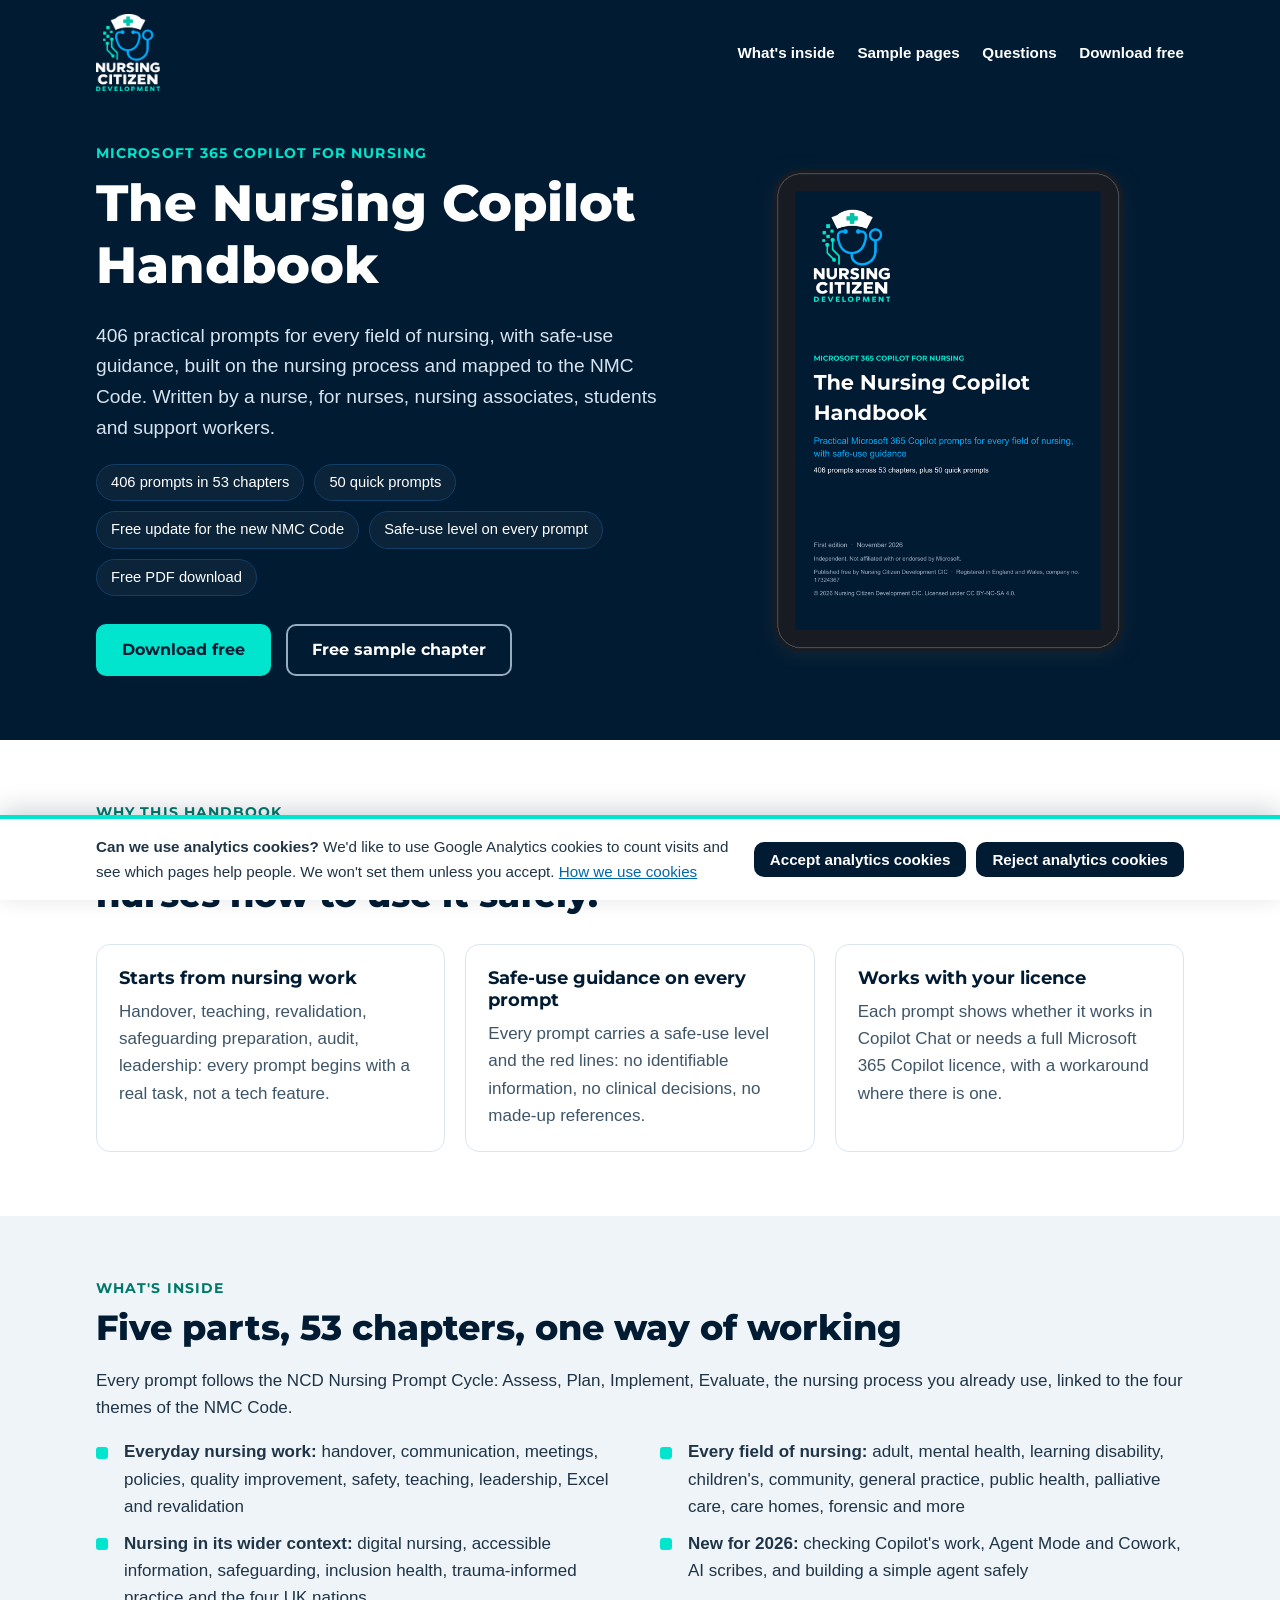
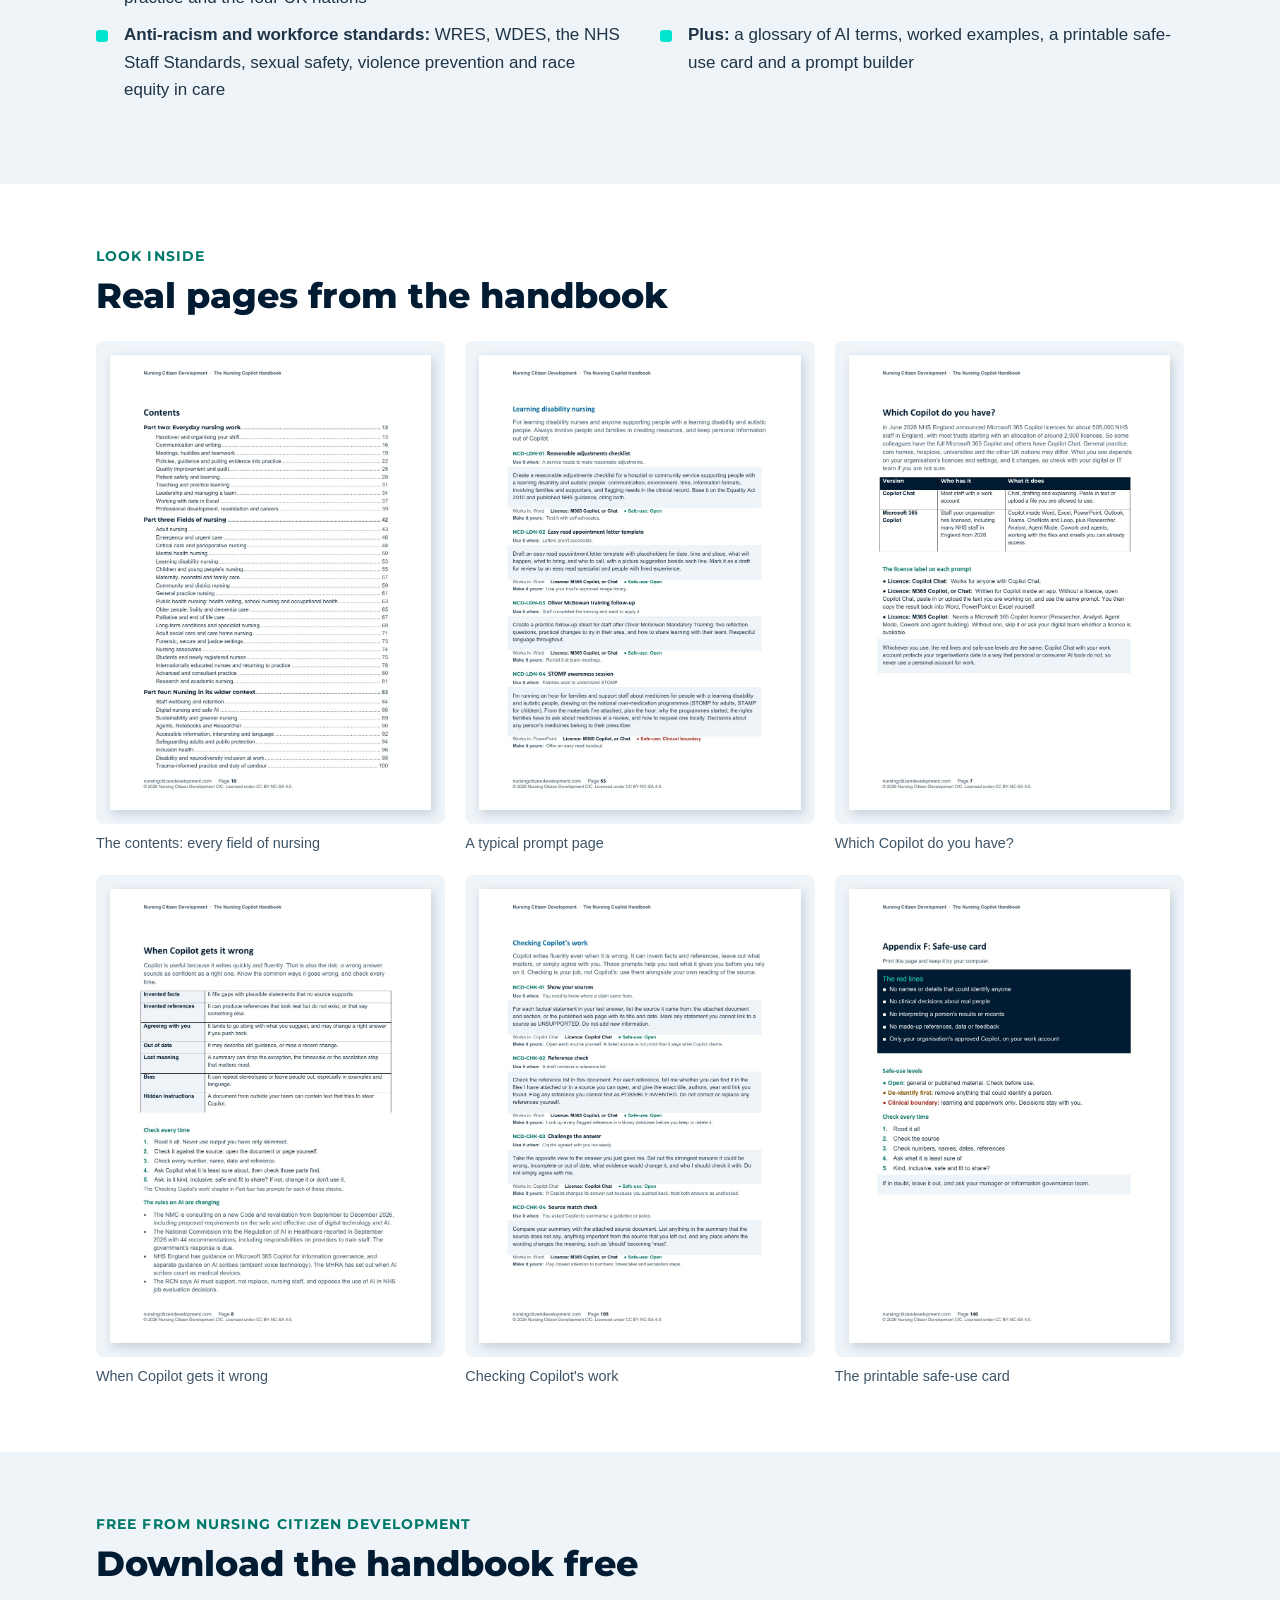
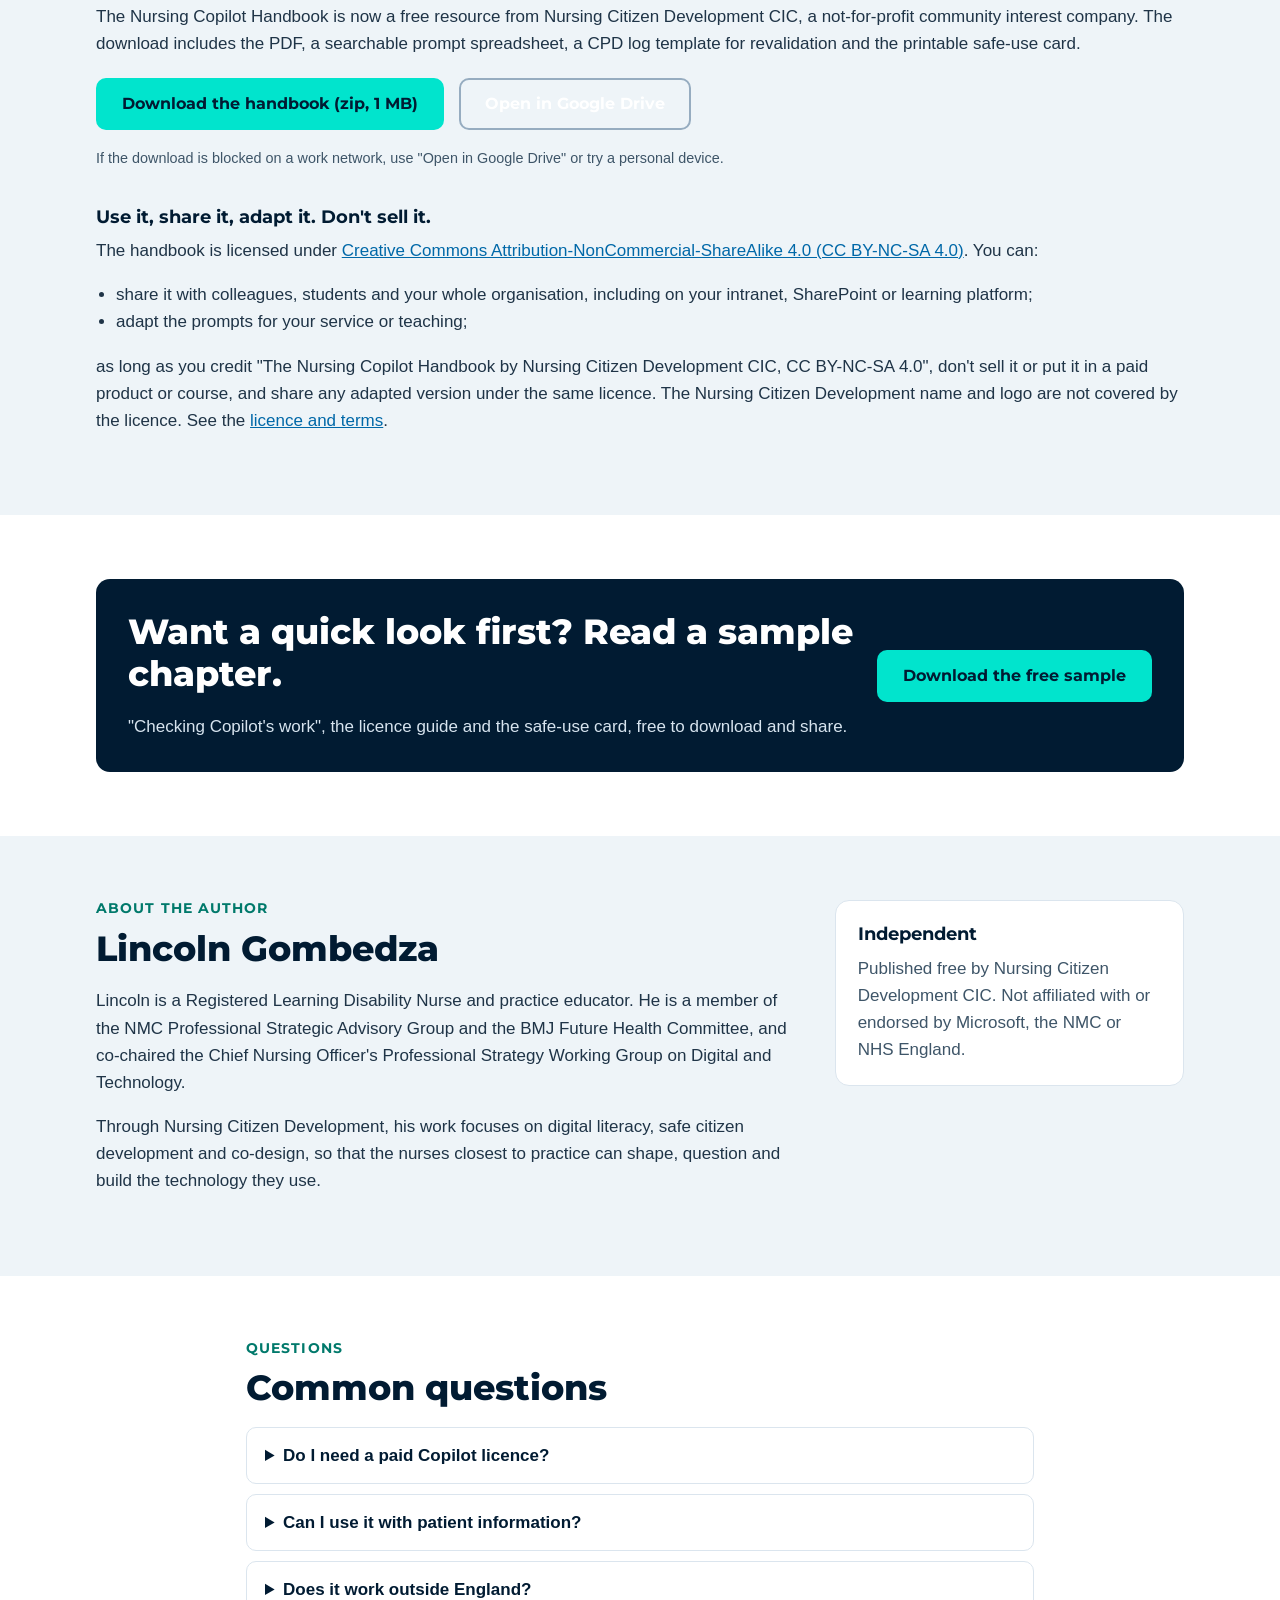
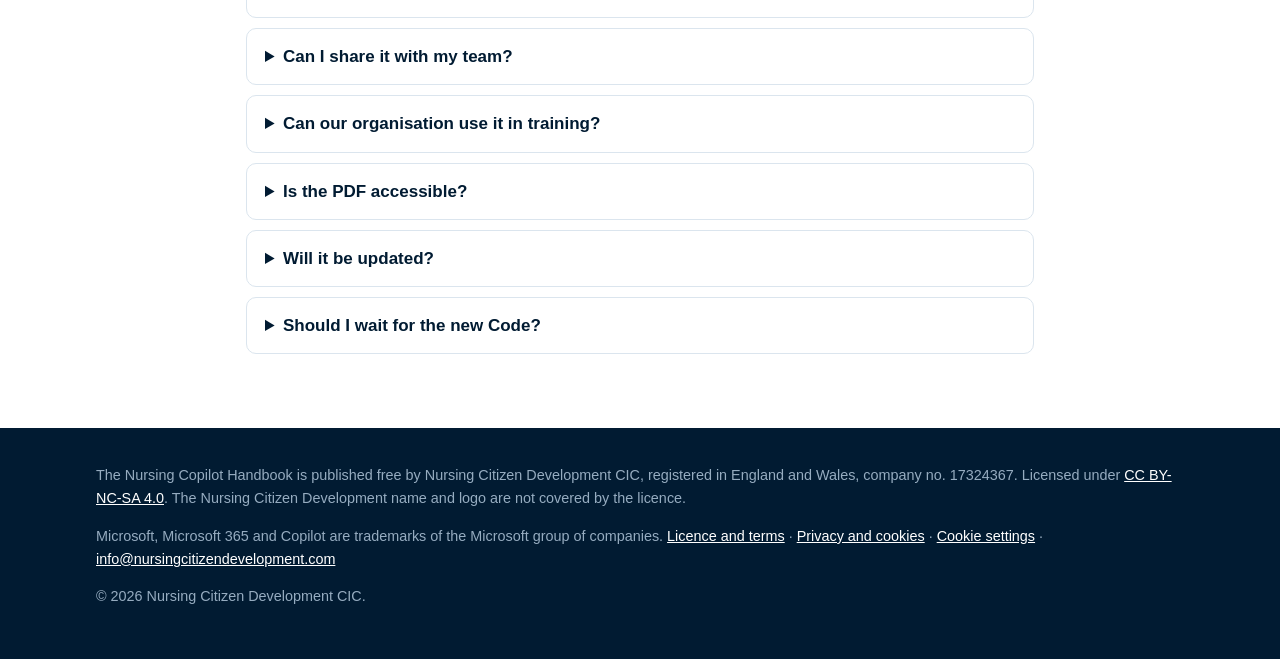
==== commit 02244129: "Remove the earlier-sale-terms note from the download section Co-Authored-By: Claude Opus 5.5 <norepl" ====
--- a/index.html
+++ b/index.html
@@ -131,7 +131,6 @@
     <p>The handbook is licensed under <a href="https://creativecommons.org/licenses/by-nc-sa/4.0/">Creative Commons Attribution-NonCommercial-ShareAlike 4.0 (CC BY-NC-SA 4.0)</a>. You can:</p>
     <ul style="padding-left:20px"><li>share it with colleagues, students and your whole organisation, including on your intranet, SharePoint or learning platform;</li><li>adapt the prompts for your service or teaching;</li></ul>
     <p>as long as you credit "The Nursing Copilot Handbook by Nursing Citizen Development CIC, CC BY-NC-SA 4.0", don't sell it or put it in a paid product or course, and share any adapted version under the same licence. The Nursing Citizen Development name and logo are not covered by the licence. See the <a href="terms.html">licence and terms</a>.</p>
-    <p class="small" style="margin-top:16px">The current file was first prepared as a paid edition, so it still shows the earlier sale terms and publisher. Those terms no longer apply: the licence above does. An updated file showing the Creative Commons licence is on its way. When the NMC publishes its new Code (expected in 2027), an updated edition will be published here free.</p>
   </div>
 </section>
 
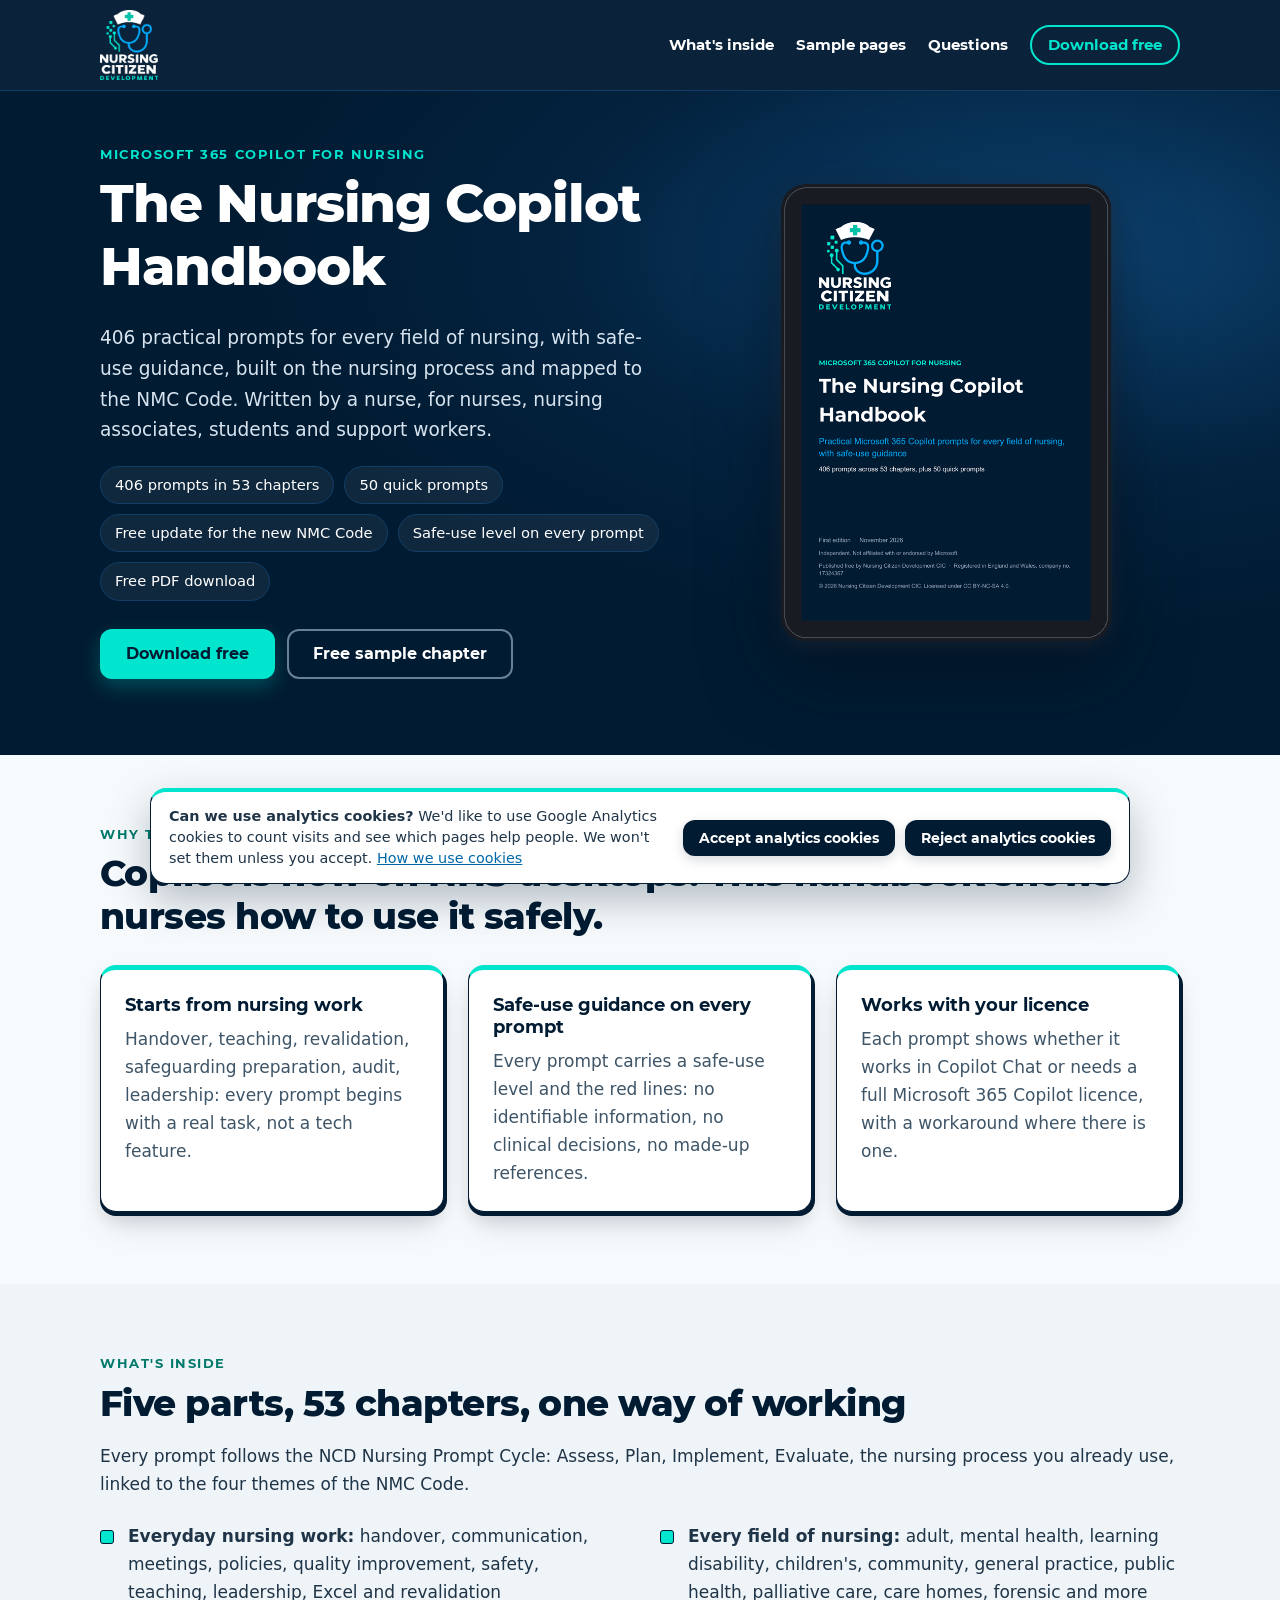
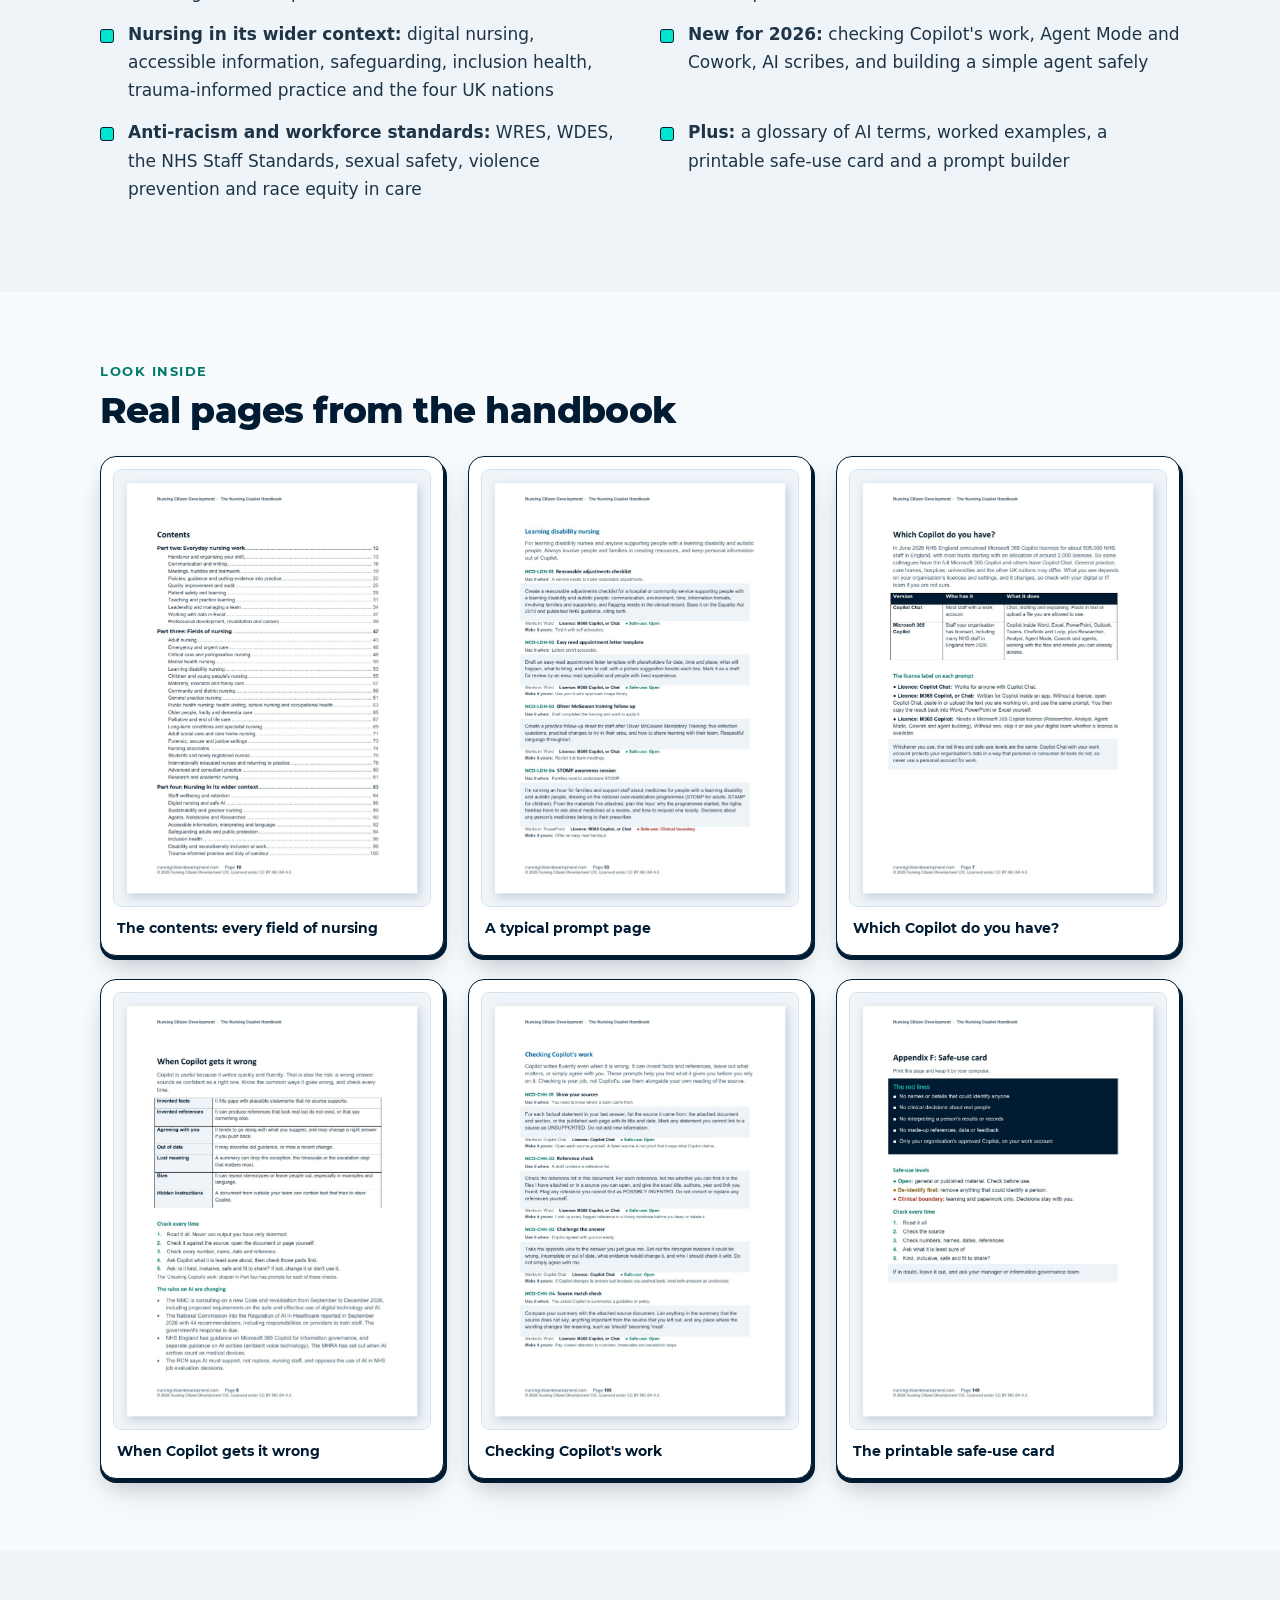
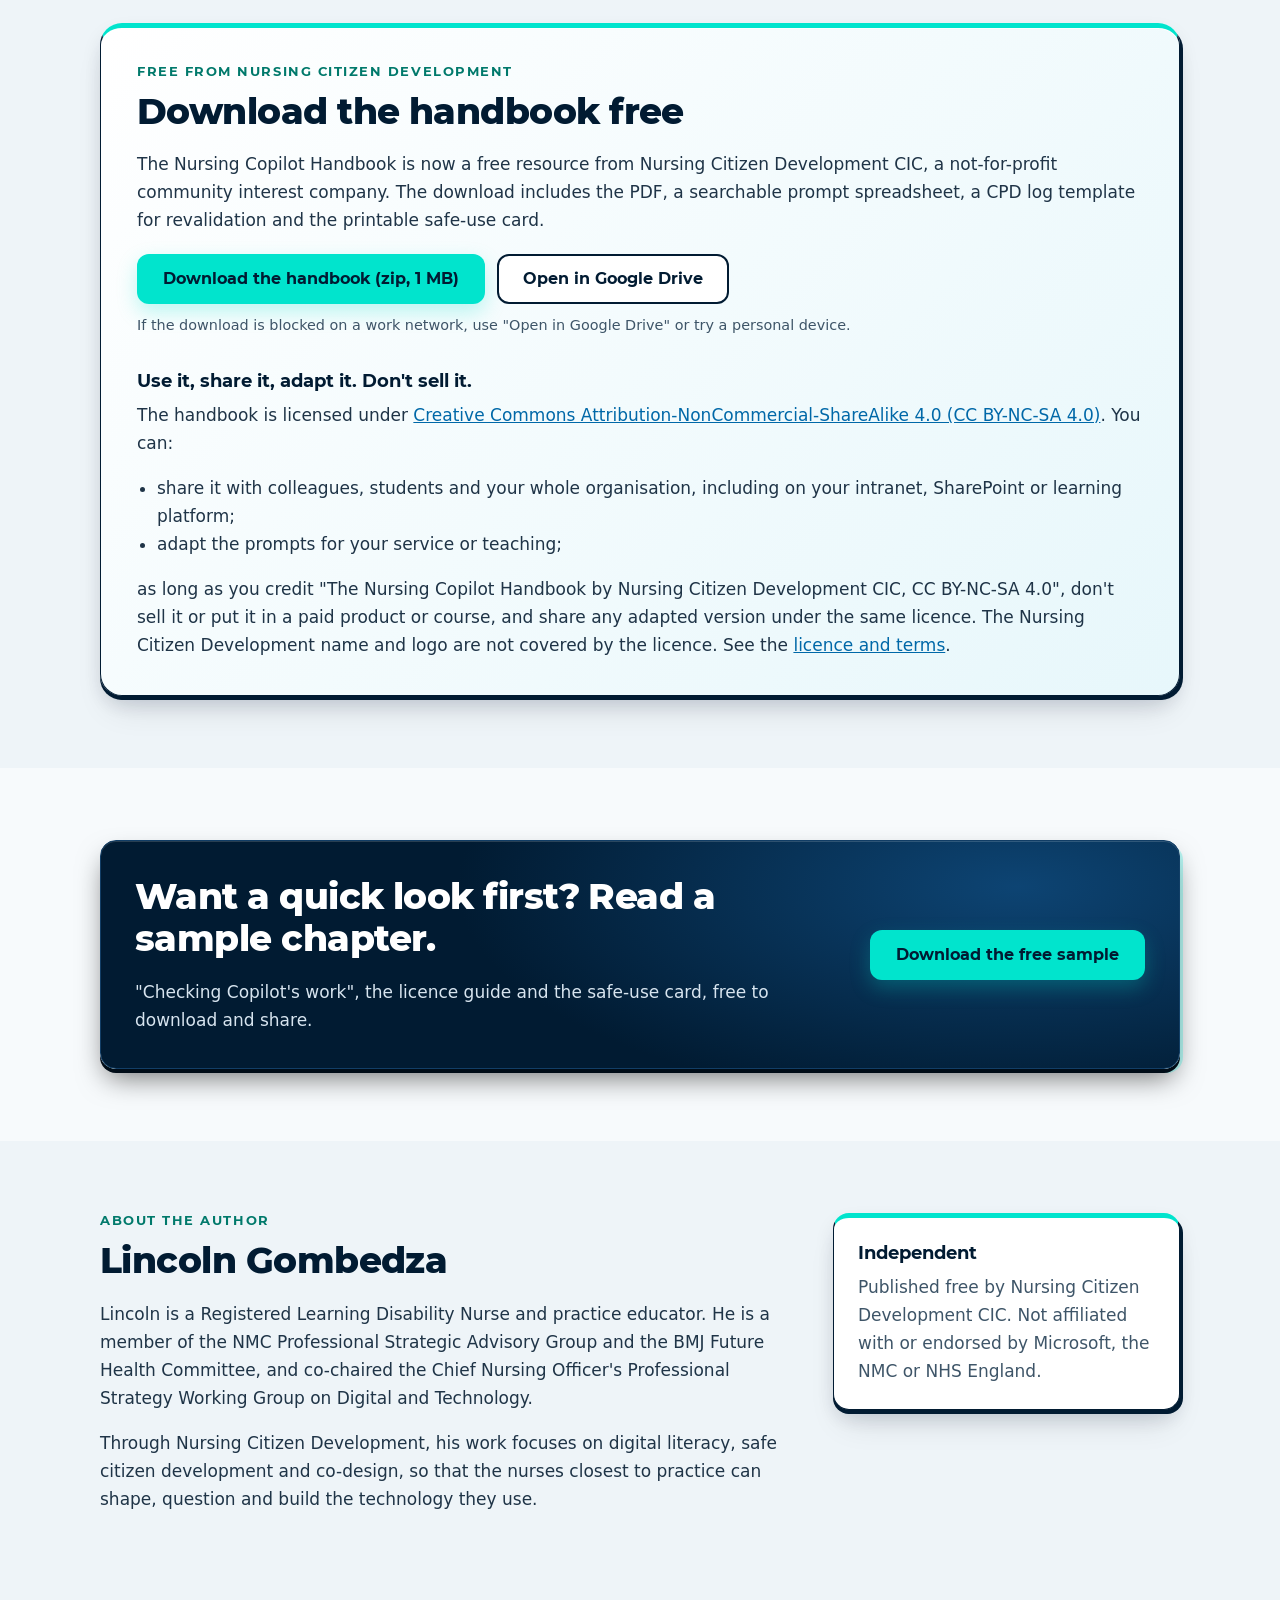
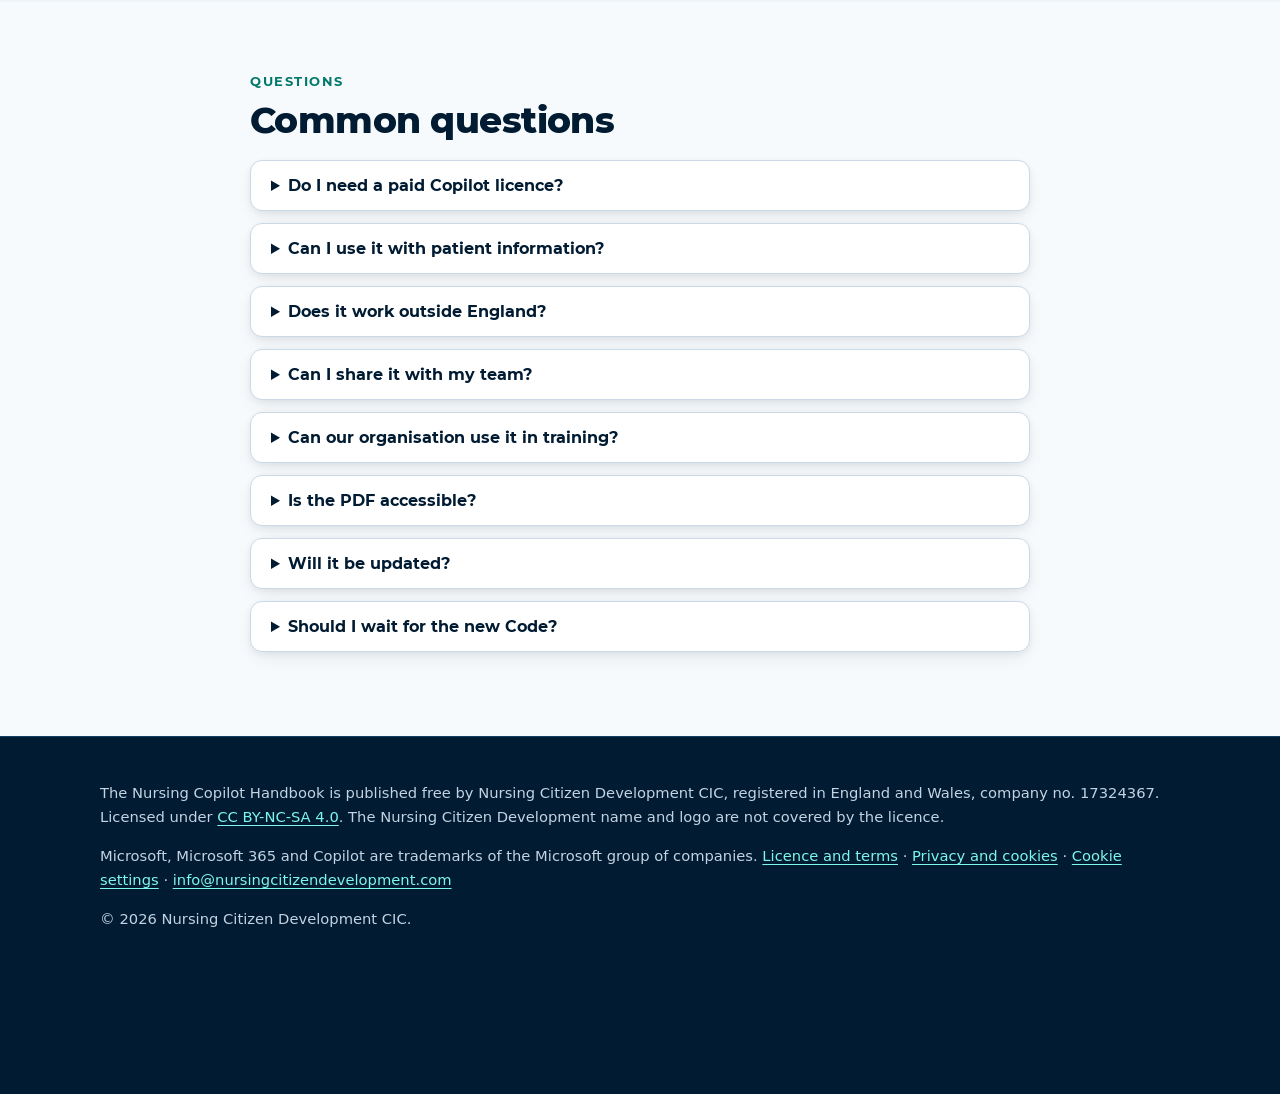
==== commit 7be40ebe: "Fix button contrast, self-host Montserrat, add 3D card chassis and mobile nav" ====
--- a/index.html
+++ b/index.html
@@ -35,10 +35,8 @@
   "offers": { "@type": "Offer", "price": "0", "priceCurrency": "GBP", "availability": "https://schema.org/InStock", "url": "https://handbook.nursingcitizendevelopment.com/#download" }
 }
 </script>
-<link rel="preconnect" href="https://fonts.googleapis.com">
-<link rel="preconnect" href="https://fonts.gstatic.com" crossorigin>
-<link href="https://fonts.googleapis.com/css2?family=Montserrat:wght@700;800&display=swap" rel="stylesheet">
 <link rel="stylesheet" href="assets/site.css">
+<script src="assets/site.js" defer></script>
 <script src="assets/consent.js" defer></script>
 </head>
 <body>
@@ -47,7 +45,8 @@
 <header class="top">
   <div class="wrap">
     <a href="https://nursingcitizendevelopment.com" aria-label="Nursing Citizen Development home"><img src="assets/ncd-logo-reversed.png" alt="Nursing Citizen Development"></a>
-    <nav aria-label="Page">
+    <button class="menu" aria-expanded="false" aria-controls="nav">Menu</button>
+    <nav id="nav" aria-label="Page">
       <a href="#inside">What's inside</a>
       <a href="#samples">Sample pages</a>
       <a href="#faq">Questions</a>
@@ -70,8 +69,10 @@
         <li>Safe-use level on every prompt</li>
         <li>Free PDF download</li>
       </ul>
-      <a class="btn btn-primary" href="#download">Download free</a>
-      <a class="btn btn-ghost" href="assets/The_Nursing_Copilot_Handbook_Free_Sample.pdf" download>Free sample chapter</a>
+      <div class="actions">
+        <a class="btn btn-primary" href="#download">Download free</a>
+        <a class="btn btn-ghost" href="assets/The_Nursing_Copilot_Handbook_Free_Sample.pdf" download>Free sample chapter</a>
+      </div>
     </div>
     <img class="mock" src="assets/Handbook_Tablet_Mockup.png" width="700" height="947" alt="The handbook cover shown on a tablet">
   </div>
@@ -122,15 +123,20 @@
 
 <section class="alt" id="download" aria-labelledby="download-h">
   <div class="wrap">
-    <p class="eyebrow">Free from Nursing Citizen Development</p>
-    <h2 id="download-h">Download the handbook free</h2>
-    <p>The Nursing Copilot Handbook is now a free resource from Nursing Citizen Development CIC, a not-for-profit community interest company. The download includes the PDF, a searchable prompt spreadsheet, a CPD log template for revalidation and the printable safe-use card.</p>
-    <p style="margin-top:20px"><a class="btn btn-primary" href="https://drive.google.com/uc?export=download&id=1fyRcrIffn7quD6YzajdcwzWsA13YOGaP" data-download>Download the handbook (zip, 1 MB)</a> <a class="btn btn-ghost" href="https://drive.google.com/file/d/1fyRcrIffn7quD6YzajdcwzWsA13YOGaP/view">Open in Google Drive</a></p>
-    <p class="small" style="margin-top:8px">If the download is blocked on a work network, use "Open in Google Drive" or try a personal device.</p>
-    <h3 style="margin-top:36px">Use it, share it, adapt it. Don't sell it.</h3>
-    <p>The handbook is licensed under <a href="https://creativecommons.org/licenses/by-nc-sa/4.0/">Creative Commons Attribution-NonCommercial-ShareAlike 4.0 (CC BY-NC-SA 4.0)</a>. You can:</p>
-    <ul style="padding-left:20px"><li>share it with colleagues, students and your whole organisation, including on your intranet, SharePoint or learning platform;</li><li>adapt the prompts for your service or teaching;</li></ul>
-    <p>as long as you credit "The Nursing Copilot Handbook by Nursing Citizen Development CIC, CC BY-NC-SA 4.0", don't sell it or put it in a paid product or course, and share any adapted version under the same licence. The Nursing Citizen Development name and logo are not covered by the licence. See the <a href="terms.html">licence and terms</a>.</p>
+    <div class="download-box">
+      <p class="eyebrow">Free from Nursing Citizen Development</p>
+      <h2 id="download-h">Download the handbook free</h2>
+      <p>The Nursing Copilot Handbook is now a free resource from Nursing Citizen Development CIC, a not-for-profit community interest company. The download includes the PDF, a searchable prompt spreadsheet, a CPD log template for revalidation and the printable safe-use card.</p>
+      <div class="actions" style="margin-top:20px">
+        <a class="btn btn-primary" href="https://drive.google.com/uc?export=download&id=1fyRcrIffn7quD6YzajdcwzWsA13YOGaP" data-download>Download the handbook (zip, 1 MB)</a>
+        <a class="btn btn-outline-dark" href="https://drive.google.com/file/d/1fyRcrIffn7quD6YzajdcwzWsA13YOGaP/view">Open in Google Drive</a>
+      </div>
+      <p class="small" style="margin-top:10px">If the download is blocked on a work network, use "Open in Google Drive" or try a personal device.</p>
+      <h3 style="margin-top:32px">Use it, share it, adapt it. Don't sell it.</h3>
+      <p>The handbook is licensed under <a href="https://creativecommons.org/licenses/by-nc-sa/4.0/">Creative Commons Attribution-NonCommercial-ShareAlike 4.0 (CC BY-NC-SA 4.0)</a>. You can:</p>
+      <ul style="padding-left:20px"><li>share it with colleagues, students and your whole organisation, including on your intranet, SharePoint or learning platform;</li><li>adapt the prompts for your service or teaching;</li></ul>
+      <p style="margin-bottom:0">as long as you credit "The Nursing Copilot Handbook by Nursing Citizen Development CIC, CC BY-NC-SA 4.0", don't sell it or put it in a paid product or course, and share any adapted version under the same licence. The Nursing Citizen Development name and logo are not covered by the licence. See the <a href="terms.html">licence and terms</a>.</p>
+    </div>
   </div>
 </section>
 
--- a/assets/site.css
+++ b/assets/site.css
@@ -1,94 +1,179 @@
+@font-face { font-family: 'Montserrat'; font-weight: 600; font-display: swap; src: url('fonts/Montserrat-SemiBold.woff2') format('woff2'); }
+@font-face { font-family: 'Montserrat'; font-weight: 700; font-display: swap; src: url('fonts/Montserrat-Bold.woff2') format('woff2'); }
+@font-face { font-family: 'Montserrat'; font-weight: 800; font-display: swap; src: url('fonts/Montserrat-ExtraBold.woff2') format('woff2'); }
 :root {
   --navy: #011b32;
+  --navy-2: #072a4a;
   --navy-tint: #123e66;
   --teal: #01e4cd;
+  --teal-soft: #7ef7e8;
   --blue: #01acfd;
   --text-blue: #0068a8;
   --text-teal: #00796b;
+  --paper: #f7fafc;
   --mist: #eef4f8;
   --slate: #3e5568;
   --ink: #1f3447;
   --white: #ffffff;
   --muted: #96acc0;
-  --radius: 14px;
+  --radius: 16px;
   --wrap: 1120px;
+  --font-body: 'Segoe UI', system-ui, -apple-system, BlinkMacSystemFont, Roboto, 'Helvetica Neue', Arial, sans-serif;
+  --font-display: Montserrat, system-ui, -apple-system, Arial, sans-serif;
+  --shadow-static: 0 2px 6px rgba(1, 27, 50, 0.06), 0 8px 20px -6px rgba(1, 27, 50, 0.1);
+  --shadow-card: inset 0 1px 0 0 rgba(255, 255, 255, 0.95), 0 4px 0 0 var(--navy), 3px 4px 0 0 var(--navy), 0 10px 22px -4px rgba(1, 27, 50, 0.16), 0 20px 34px -10px rgba(1, 27, 50, 0.12);
+  --shadow-card-hover: inset 0 1px 0 0 rgba(255, 255, 255, 1), 0 5px 0 0 var(--text-teal), 5px 6px 0 0 var(--navy), 0 18px 32px -4px rgba(1, 27, 50, 0.22), 0 28px 48px -10px rgba(1, 27, 50, 0.2);
+  --shadow-dark-card: inset 0 1px 0 0 rgba(238, 244, 248, 0.16), 0 4px 0 0 #000c17, 3px 4px 0 0 rgba(1, 228, 205, 0.25), 0 14px 28px -6px rgba(0, 0, 0, 0.55);
+  --rx: 2deg;
+  --ry: -2deg;
 }
 * { box-sizing: border-box; }
 html { scroll-behavior: smooth; }
+@media (prefers-reduced-motion: reduce) {
+  html { scroll-behavior: auto; }
+  *, *::before, *::after { animation: none !important; transition: none !important; }
+}
 body {
   margin: 0;
-  background: var(--white);
+  background: var(--paper);
   color: var(--ink);
-  font: 17px/1.6 Arial, Helvetica, sans-serif;
+  font: 17px/1.65 var(--font-body);
   -webkit-text-size-adjust: 100%;
 }
-h1, h2, h3 { font-family: Montserrat, Arial, sans-serif; line-height: 1.2; color: var(--navy); margin: 0 0 .5em; }
-h1 { font-size: clamp(2rem, 5vw, 3.2rem); font-weight: 800; }
-h2 { font-size: clamp(1.5rem, 3.4vw, 2.2rem); font-weight: 800; }
+h1, h2, h3 { font-family: var(--font-display); line-height: 1.18; color: var(--navy); margin: 0 0 .5em; }
+h1 { font-size: clamp(2rem, 4.8vw, 3.3rem); font-weight: 800; letter-spacing: -.02em; }
+h2 { font-size: clamp(1.5rem, 3.4vw, 2.25rem); font-weight: 800; letter-spacing: -.015em; }
 h3 { font-size: 1.15rem; font-weight: 700; }
 p { margin: 0 0 1em; }
 a { color: var(--text-blue); }
 img { max-width: 100%; height: auto; display: block; }
-.wrap { max-width: var(--wrap); margin: 0 auto; padding: 0 16px; }
-.eyebrow { font: 700 .85rem/1.2 Montserrat, Arial, sans-serif; letter-spacing: .08em; text-transform: uppercase; color: var(--text-teal); margin-bottom: .8em; }
+:focus-visible { outline: 3px solid #ffeb3b; outline-offset: 3px; box-shadow: 0 0 0 5px var(--navy); border-radius: 4px; }
+.wrap { max-width: var(--wrap); margin: 0 auto; padding: 0 20px; }
+.eyebrow { font: 700 .8rem/1.2 var(--font-display); letter-spacing: .12em; text-transform: uppercase; color: var(--text-teal); margin-bottom: .8em; }
+.small { font-size: .9rem; color: var(--slate); }
 .skip { position: absolute; left: -999px; }
-.skip:focus { left: 16px; top: 16px; background: var(--white); padding: 8px 12px; z-index: 10; }
+.skip:focus { left: 16px; top: 16px; background: var(--white); color: var(--navy); padding: 8px 12px; z-index: 60; }
 
 /* header */
-.top { background: var(--navy); }
-.top .wrap { display: flex; align-items: center; justify-content: space-between; gap: 16px; padding-top: 14px; padding-bottom: 14px; }
-.top img { width: 64px; }
-.top nav a { color: var(--white); text-decoration: none; font-weight: 700; margin-left: 18px; font-size: .95rem; }
+.top { background: rgba(1, 27, 50, 0.96); backdrop-filter: blur(10px); position: sticky; top: 0; z-index: 20; border-bottom: 1px solid var(--navy-tint); }
+.top .wrap { display: flex; align-items: center; justify-content: space-between; gap: 16px; padding-top: 10px; padding-bottom: 10px; }
+.top img { width: 58px; }
+.top nav { display: flex; align-items: center; gap: 22px; }
+.top nav a { color: var(--white); text-decoration: none; font: 700 .93rem var(--font-display); transition: color .18s; }
 .top nav a:hover, .top nav a:focus { color: var(--teal); }
+.top nav a.buy { border: 2px solid var(--teal); color: var(--teal); padding: 9px 16px; border-radius: 999px; transition: background .18s, color .18s, transform .18s; }
+.top nav a.buy:hover, .top nav a.buy:focus { background: var(--teal); color: var(--navy); transform: translateY(-1px); }
+.menu { display: none; background: rgba(255, 255, 255, 0.06); color: var(--white); border: 2px solid var(--muted); border-radius: 10px; padding: 8px 16px; font: 700 .95rem var(--font-display); cursor: pointer; }
+.menu[aria-expanded="true"] { border-color: var(--teal); color: var(--teal); }
 
 /* hero */
-.hero { background: var(--navy); color: var(--white); padding: 40px 0 64px; overflow: hidden; }
+.hero { background: radial-gradient(1100px 520px at 82% 24%, #0d4473 0%, #03223e 45%, var(--navy) 75%); color: var(--white); padding: 56px 0 76px; overflow: hidden; }
 .hero .wrap { display: grid; grid-template-columns: 1.1fr .9fr; gap: 40px; align-items: center; }
 .hero h1 { color: var(--white); }
 .hero .eyebrow { color: var(--teal); }
-.hero .lead { font-size: 1.2rem; color: #d7e4ef; max-width: 36em; }
+.hero .lead { font-size: 1.16rem; color: #d7e4ef; max-width: 36em; }
 .hero .facts { display: flex; flex-wrap: wrap; gap: 10px; margin: 20px 0 28px; padding: 0; list-style: none; }
-.hero .facts li { border: 1px solid var(--navy-tint); background: rgba(255,255,255,.04); border-radius: 999px; padding: 6px 14px; font-size: .92rem; }
-.hero .mock { justify-self: center; max-width: 380px; }
-.btn { display: inline-block; font: 700 1rem/1 Montserrat, Arial, sans-serif; text-decoration: none; padding: 16px 24px; border-radius: 10px; border: 2px solid transparent; }
-.btn-primary { background: var(--teal); color: var(--navy); }
-.btn-primary:hover, .btn-primary:focus { background: #5cf0e0; }
-.btn-ghost { color: var(--white); border-color: var(--muted); margin-left: 10px; }
-.btn-ghost:hover, .btn-ghost:focus { border-color: var(--teal); color: var(--teal); }
-.btn-dark { background: var(--navy); color: var(--white); }
-.btn-dark:hover, .btn-dark:focus { background: var(--navy-tint); }
-
-section { padding: 64px 0; }
+.hero .facts li { border: 1px solid var(--navy-tint); background: rgba(255,255,255,.06); border-radius: 999px; padding: 6px 14px; font-size: .92rem; }
+.hero .mock { justify-self: center; max-width: 360px; filter: drop-shadow(0 24px 36px rgba(0, 10, 22, 0.5)); }
+
+/* buttons */
+.actions { display: flex; flex-wrap: wrap; gap: 12px; align-items: center; }
+.btn { display: inline-block; font: 700 1rem/1 var(--font-display); text-decoration: none; padding: 15px 24px; border-radius: 12px; border: 2px solid transparent; transition: transform .18s, box-shadow .18s, background .18s, border-color .18s, color .18s; }
+.btn:hover { transform: translateY(-2px); }
+.btn-primary { background: var(--teal); color: var(--navy); box-shadow: 0 8px 20px rgba(1, 228, 205, 0.25); }
+.btn-primary:hover, .btn-primary:focus { background: #5cf0e0; box-shadow: 0 12px 26px rgba(1, 228, 205, 0.35); }
+.btn-ghost { color: var(--white); border-color: rgba(150, 172, 192, 0.7); }
+.btn-ghost:hover, .btn-ghost:focus { border-color: var(--teal); color: var(--teal); background: rgba(1, 228, 205, 0.08); }
+.btn-outline-dark { color: var(--navy); border-color: var(--navy); background: var(--white); }
+.btn-outline-dark:hover, .btn-outline-dark:focus { background: var(--navy); color: var(--white); box-shadow: 0 8px 18px rgba(1, 27, 50, 0.2); }
+.btn-dark { background: var(--navy); color: var(--white); box-shadow: 0 4px 12px rgba(1, 27, 50, 0.16); }
+.btn-dark:hover, .btn-dark:focus { background: var(--navy-tint); box-shadow: 0 8px 18px rgba(1, 27, 50, 0.24); }
+
+section { padding: 72px 0; }
 section.alt { background: var(--mist); }
 
-/* cards */
-.grid3 { display: grid; grid-template-columns: repeat(3, 1fr); gap: 20px; }
-.card { background: var(--white); border-radius: var(--radius); padding: 22px; border: 1px solid #dbe5ee; }
+/* 3D cards */
+.grid3 { display: grid; grid-template-columns: repeat(3, 1fr); gap: 24px; }
+.card {
+  background: var(--white);
+  border: 1.5px solid var(--navy);
+  border-top: 5px solid var(--teal);
+  border-radius: var(--radius);
+  padding: 24px;
+  box-shadow: var(--shadow-card);
+  transform-style: preserve-3d;
+  will-change: transform, box-shadow;
+  transition: transform .16s ease-out, box-shadow .2s cubic-bezier(0.22, 1, 0.36, 1), border-color .2s;
+}
+.card:hover, .card:focus-within {
+  box-shadow: var(--shadow-card-hover);
+  transform: perspective(850px) translateY(-6px) rotateX(var(--rx, 2deg)) rotateY(var(--ry, -2deg));
+}
+.card h3 { transition: transform .18s ease-out; }
+.card:hover h3 { transform: translateZ(12px); }
 .card p { margin: 0; color: var(--slate); }
 
 /* inside */
-.inside { display: grid; grid-template-columns: repeat(2, 1fr); gap: 10px 40px; padding: 0; list-style: none; }
+.inside { display: grid; grid-template-columns: repeat(2, 1fr); gap: 14px 40px; padding: 0; list-style: none; margin-top: 24px; }
 .inside li { padding-left: 28px; position: relative; }
-.inside li::before { content: ""; position: absolute; left: 0; top: .5em; width: 12px; height: 12px; border-radius: 3px; background: var(--teal); }
-
-/* samples */
-.samples { display: grid; grid-template-columns: repeat(3, 1fr); gap: 20px; }
-.samples figure { margin: 0; }
-.samples img { border-radius: 8px; }
-.samples figcaption { font-size: .9rem; color: var(--slate); margin-top: 8px; }
-
-/* pricing */
-.prices { display: grid; grid-template-columns: repeat(3, 1fr); gap: 20px; align-items: stretch; }
-.prices.two { grid-template-columns: repeat(2, 1fr); max-width: 760px; }
-.price { background: var(--white); border: 2px solid #dbe5ee; border-radius: var(--radius); padding: 26px; display: flex; flex-direction: column; }
-.price.featured { border-color: var(--navy); }
-.price .amount { font: 800 2.4rem/1 Montserrat, Arial, sans-serif; color: var(--navy); margin: 8px 0 12px; }
-.price ul { padding-left: 20px; margin: 0 0 20px; color: var(--slate); flex: 1; }
-.price .btn { text-align: center; }
-.small { font-size: .9rem; color: var(--slate); }
-
-/* sample download */
-.sample-band { background: var(--navy); color: var(--white); border-radius: var(--radius); padding: 32px; display: grid; grid-template-columns: 1fr auto; gap: 24px; align-items: center; }
+.inside li::before { content: ""; position: absolute; left: 0; top: .48em; width: 12px; height: 12px; border-radius: 3px; background: var(--teal); border: 1.5px solid var(--navy); }
+
+/* samples (framed 3D cards so white pages stand out cleanly) */
+.samples { display: grid; grid-template-columns: repeat(3, 1fr); gap: 24px; }
+.samples figure {
+  margin: 0;
+  background: var(--white);
+  border: 1.5px solid var(--navy);
+  border-radius: var(--radius);
+  padding: 12px 12px 16px;
+  box-shadow: var(--shadow-card);
+  transform-style: preserve-3d;
+  will-change: transform, box-shadow;
+  transition: transform .16s ease-out, box-shadow .2s ease-out;
+}
+.samples figure:hover {
+  box-shadow: var(--shadow-card-hover);
+  transform: perspective(850px) translateY(-6px) rotateX(var(--rx, 2deg)) rotateY(var(--ry, -2deg));
+}
+.samples img { border-radius: 8px; border: 1px solid #d5e2ed; }
+.samples figcaption { font: 700 .9rem/1.35 var(--font-display); color: var(--navy); margin-top: 12px; padding: 0 4px; }
+
+/* download spotlight box */
+.download-box {
+  background: linear-gradient(135deg, #ffffff 0%, #e7f7fb 100%);
+  border: 1.5px solid var(--navy);
+  border-top: 5px solid var(--teal);
+  border-radius: 22px;
+  padding: 36px;
+  box-shadow: var(--shadow-card);
+  transform-style: preserve-3d;
+  will-change: transform, box-shadow;
+  transition: transform .18s ease-out, box-shadow .2s ease-out;
+}
+.download-box:hover {
+  box-shadow: var(--shadow-card-hover);
+  transform: perspective(1000px) translateY(-3px) rotateX(var(--rx, 1deg)) rotateY(var(--ry, -1deg));
+}
+
+/* sample download band */
+.sample-band {
+  background: radial-gradient(800px 320px at 85% 20%, #0d4473 0%, var(--navy) 70%);
+  color: var(--white);
+  border: 1.5px solid var(--navy-tint);
+  border-radius: var(--radius);
+  padding: 34px;
+  display: grid;
+  grid-template-columns: 1fr auto;
+  gap: 24px;
+  align-items: center;
+  box-shadow: var(--shadow-dark-card);
+  transform-style: preserve-3d;
+  will-change: transform, box-shadow;
+  transition: transform .18s ease-out, box-shadow .2s ease-out;
+}
+.sample-band:hover {
+  transform: perspective(1000px) translateY(-4px) rotateX(var(--rx, 1deg)) rotateY(var(--ry, -1deg));
+}
 .sample-band h2 { color: var(--white); }
 .sample-band p { color: #d7e4ef; margin: 0; }
 
@@ -96,40 +181,61 @@
 .about { display: grid; grid-template-columns: 2fr 1fr; gap: 40px; align-items: start; }
 
 /* faq */
-details { background: var(--white); border: 1px solid #dbe5ee; border-radius: 10px; padding: 14px 18px; margin-bottom: 10px; }
-summary { cursor: pointer; font-weight: 700; color: var(--navy); }
-details p { margin: 10px 0 0; color: var(--slate); }
+details { background: var(--white); border: 1.5px solid #cbd9e6; border-radius: 12px; padding: 15px 20px; margin-bottom: 12px; box-shadow: var(--shadow-static); transition: border-color .18s; }
+details[open] { border-color: var(--navy); border-left: 5px solid var(--teal); }
+summary { cursor: pointer; font: 700 1rem var(--font-display); color: var(--navy); }
+details p { margin: 12px 0 0; color: var(--slate); }
 
 /* footer */
-footer { background: var(--navy); color: var(--muted); padding: 36px 0; font-size: .9rem; }
-footer a { color: var(--white); }
-
-/* terms page */
+footer { background: var(--navy); color: #c3d3e1; padding: 44px 0; font-size: .92rem; border-top: 1px solid var(--navy-tint); }
+footer a { color: var(--teal-soft); text-underline-offset: 3px; }
+footer a:hover { color: var(--white); }
+
+/* terms and privacy pages */
 .doc { max-width: 760px; }
-.doc h2 { font-size: 1.3rem; margin-top: 1.6em; }
-
-:focus-visible { outline: 3px solid var(--blue); outline-offset: 3px; }
+.doc h2 { font-size: 1.35rem; margin-top: 1.6em; }
+
+/* cookie consent banner — compact floating card + automatic footer clearance */
+.consent {
+  position: fixed;
+  left: 16px;
+  right: 16px;
+  bottom: 16px;
+  max-width: 980px;
+  margin: 0 auto;
+  z-index: 50;
+  background: var(--white);
+  border: 1.5px solid var(--navy);
+  border-top: 4px solid var(--teal);
+  border-radius: var(--radius);
+  box-shadow: 0 16px 40px rgba(1, 27, 50, 0.28);
+  padding: 14px 18px;
+}
+.consent .wrap { display: flex; gap: 16px; align-items: center; justify-content: space-between; flex-wrap: wrap; padding: 0; max-width: none; }
+.consent p { margin: 0; flex: 1 1 380px; font-size: .9rem; line-height: 1.45; }
+.consent-actions { display: flex; gap: 10px; flex-wrap: wrap; }
+.consent .btn { padding: 11px 16px; font-size: .88rem; cursor: pointer; border: 0; }
+body:has(.consent) footer { padding-bottom: 148px; }
+.linkbtn { background: none; border: 0; padding: 0; color: var(--text-blue); text-decoration: underline; font: inherit; cursor: pointer; }
+footer .linkbtn { color: var(--teal-soft); }
 
 @media (max-width: 860px) {
+  .menu { display: block; }
+  .top nav { display: none; position: absolute; top: 100%; left: 0; right: 0; background: var(--navy); flex-direction: column; align-items: flex-start; padding: 16px 20px; gap: 14px; border-bottom: 1px solid var(--navy-tint); box-shadow: 0 16px 32px rgba(0, 0, 0, 0.35); }
+  .top nav.open { display: flex; }
   .hero .wrap, .about, .sample-band { grid-template-columns: 1fr; }
   .hero .mock { max-width: 260px; }
-  .grid3, .prices, .prices.two, .samples { grid-template-columns: 1fr; }
+  .grid3 { grid-template-columns: 1fr; }
   .samples { grid-template-columns: repeat(2, 1fr); }
   .inside { grid-template-columns: 1fr; }
-  .btn-ghost { margin: 12px 0 0; }
-  .top nav a:not(.buy) { display: none; }
-}
-@media (max-width: 480px) {
+  .download-box { padding: 24px; }
+}
+@media (max-width: 600px) {
   .samples { grid-template-columns: 1fr; }
-  section { padding: 48px 0; }
-}
-
-/* cookie consent banner */
-.consent { position: fixed; left: 0; right: 0; bottom: 0; z-index: 50; background: var(--white); border-top: 4px solid var(--teal); box-shadow: 0 -6px 24px rgba(1,27,50,.18); padding: 16px 0; }
-.consent .wrap { display: flex; gap: 16px; align-items: center; justify-content: space-between; flex-wrap: wrap; }
-.consent p { margin: 0; flex: 1 1 420px; font-size: .95rem; }
-.consent-actions { display: flex; gap: 10px; flex-wrap: wrap; }
-.consent .btn { padding: 10px 16px; font-size: .95rem; cursor: pointer; border: 0; font-family: inherit; font-weight: 700; }
-.consent .btn:focus-visible, .linkbtn:focus-visible { outline: 3px solid var(--blue); outline-offset: 2px; }
-.linkbtn { background: none; border: 0; padding: 0; color: var(--white); text-decoration: underline; font: inherit; cursor: pointer; }
-@media (max-width: 600px) { .consent-actions { width: 100%; } .consent .btn { flex: 1 1 auto; } }
+  section { padding: 52px 0; }
+  .consent { left: 10px; right: 10px; bottom: 10px; padding: 12px 14px; }
+  .consent p { font-size: .84rem; line-height: 1.38; }
+  .consent-actions { width: 100%; display: grid; grid-template-columns: 1fr 1fr; gap: 8px; }
+  .consent .btn { padding: 10px 8px; font-size: .8rem; text-align: center; }
+  body:has(.consent) footer { padding-bottom: 190px; }
+}
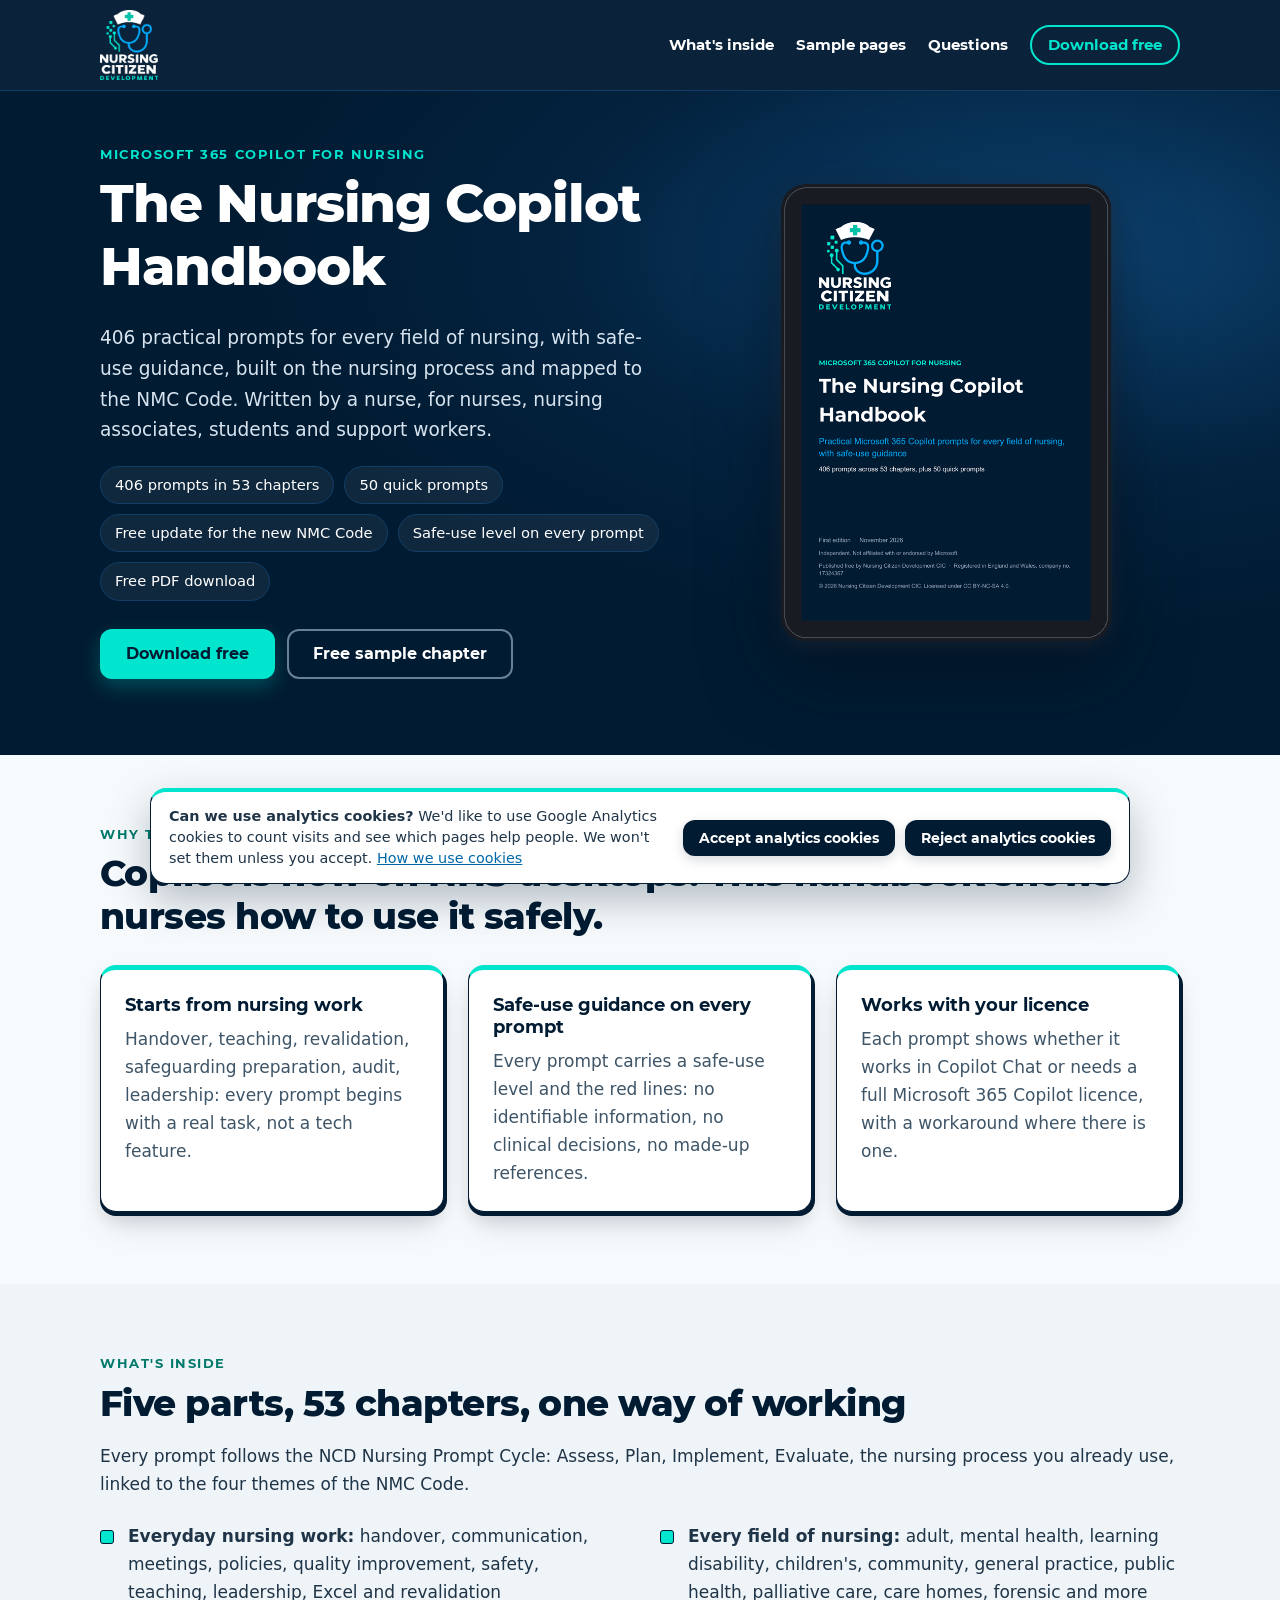
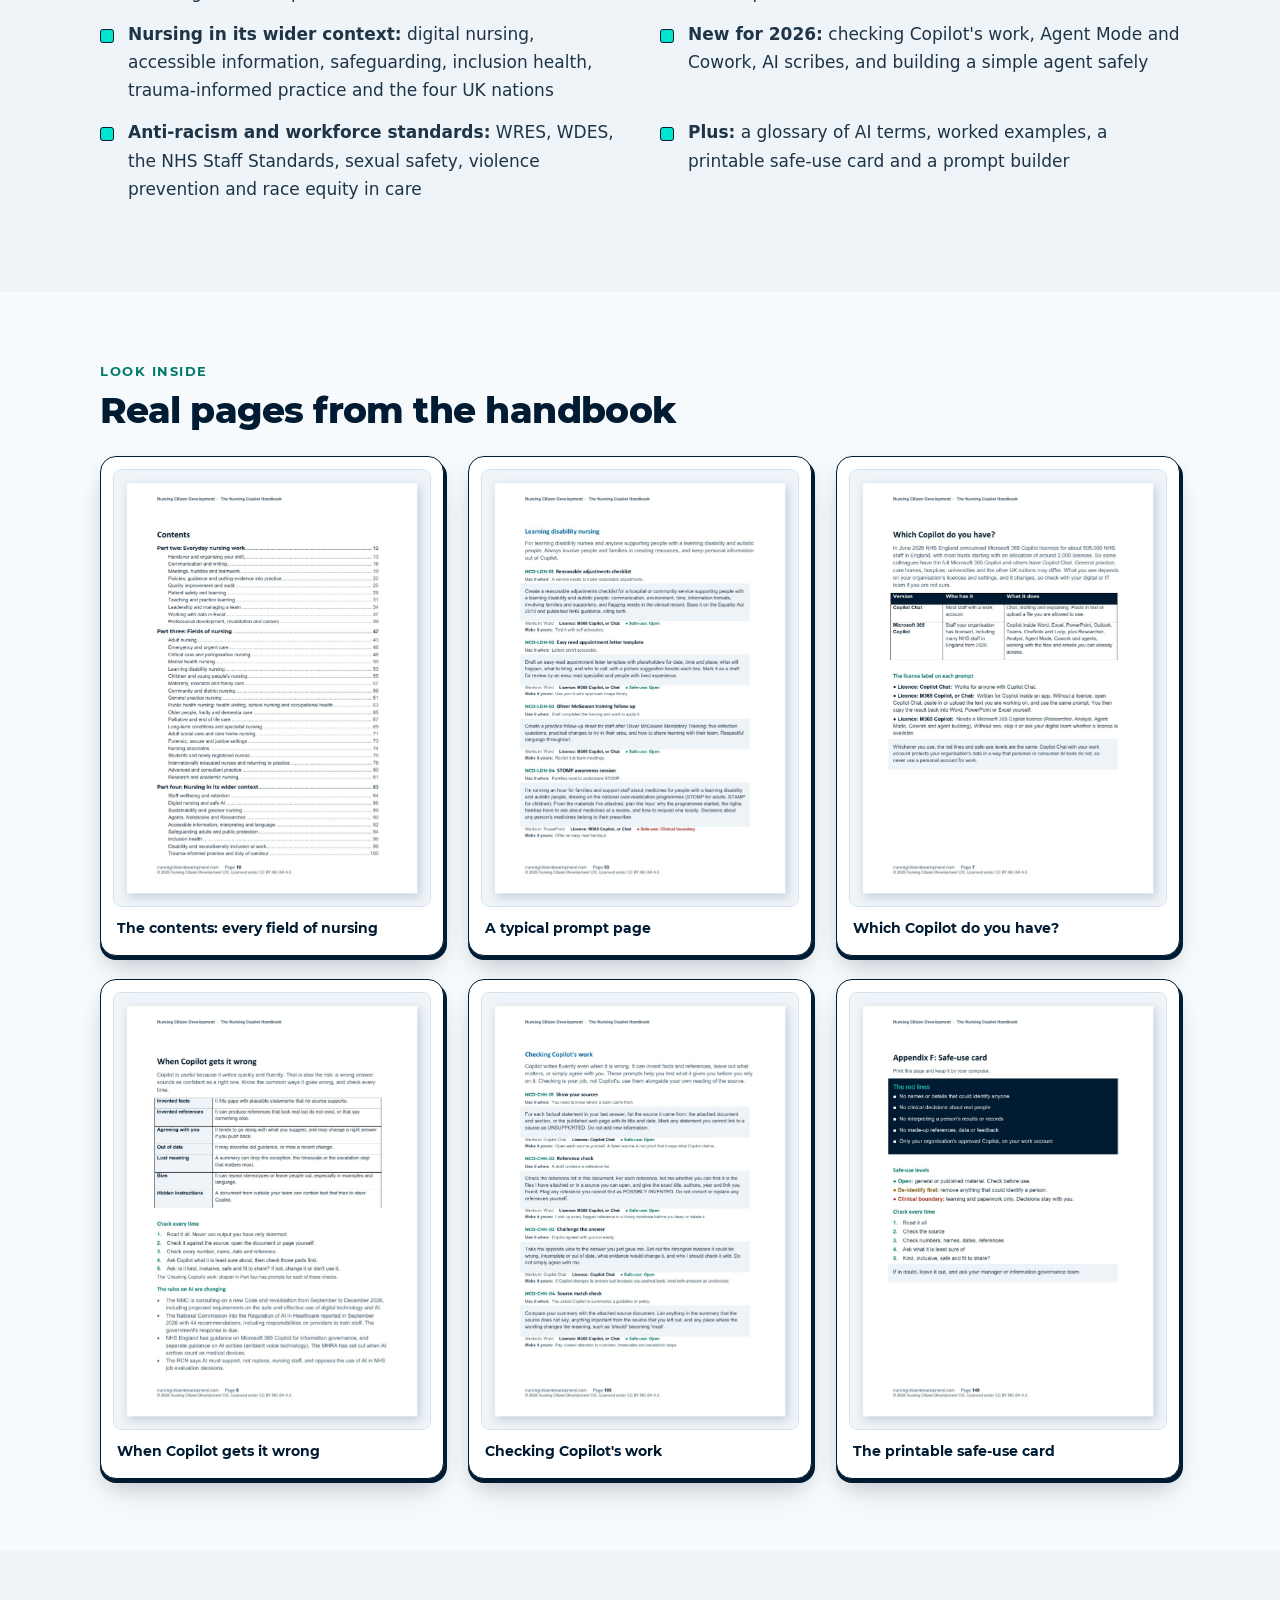
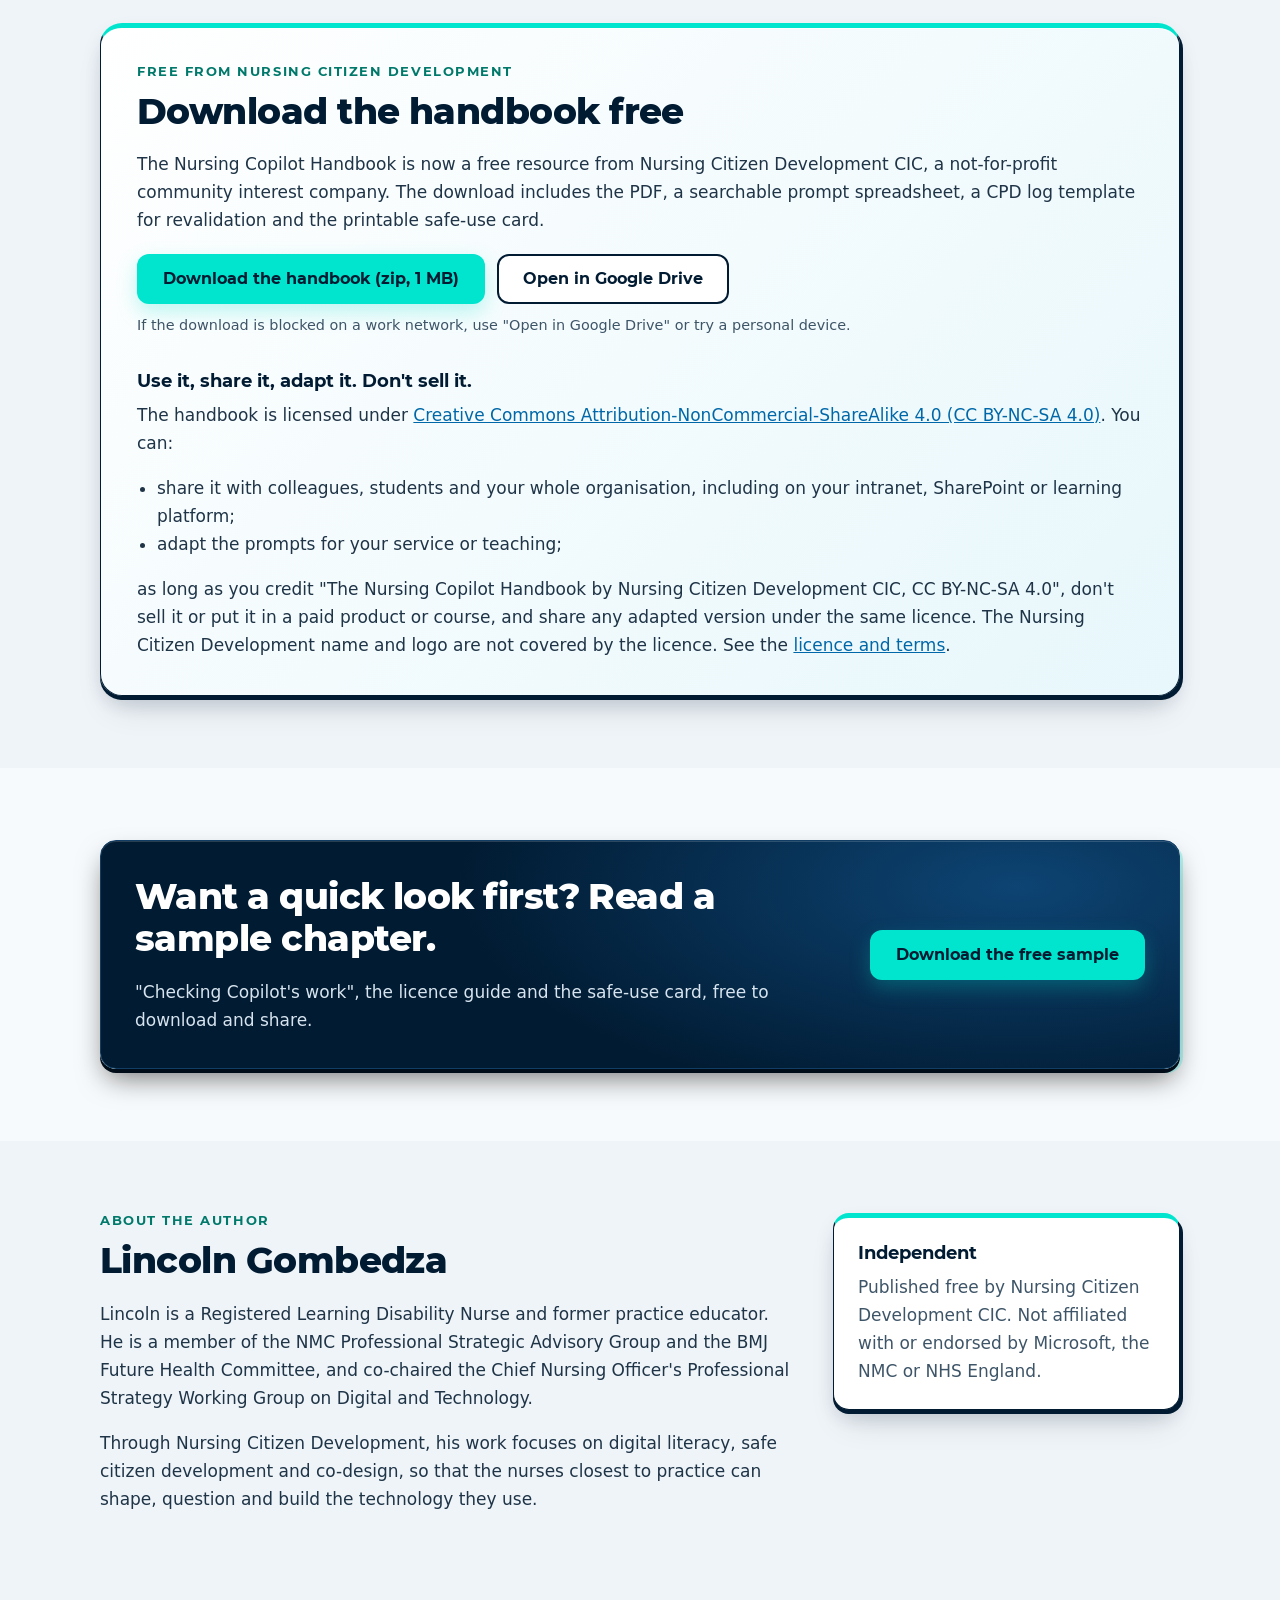
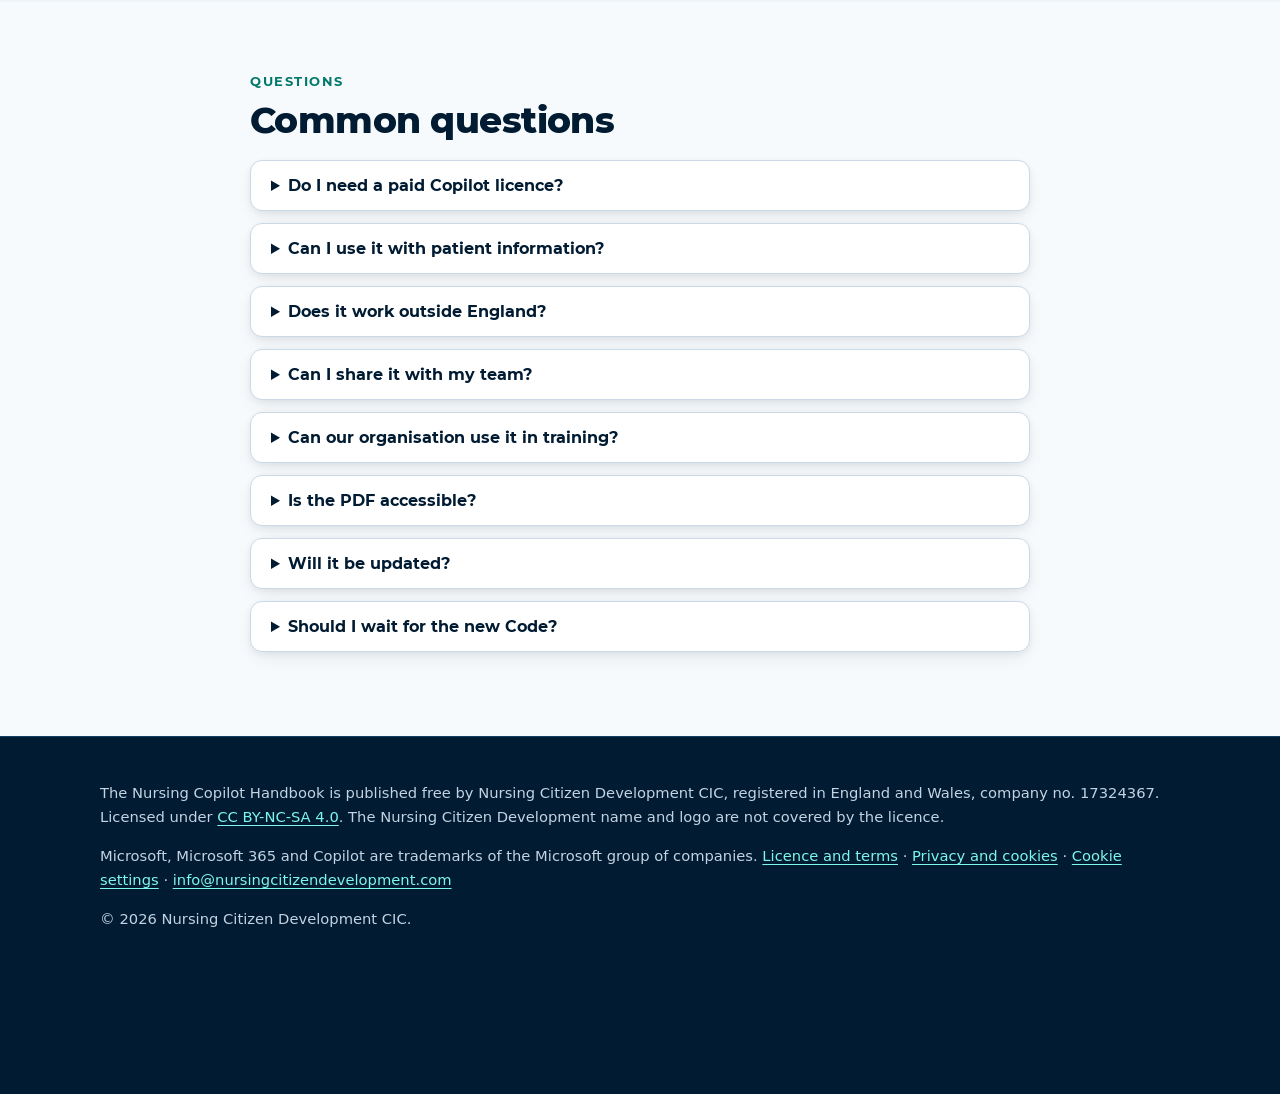
==== commit 5faf3a75: "Update author bio to former practice educator" ====
--- a/index.html
+++ b/index.html
@@ -157,7 +157,7 @@
     <div>
       <p class="eyebrow">About the author</p>
       <h2 id="about-h">Lincoln Gombedza</h2>
-      <p>Lincoln is a Registered Learning Disability Nurse and practice educator. He is a member of the NMC Professional Strategic Advisory Group and the BMJ Future Health Committee, and co-chaired the Chief Nursing Officer's Professional Strategy Working Group on Digital and Technology.</p>
+      <p>Lincoln is a Registered Learning Disability Nurse and former practice educator. He is a member of the NMC Professional Strategic Advisory Group and the BMJ Future Health Committee, and co-chaired the Chief Nursing Officer's Professional Strategy Working Group on Digital and Technology.</p>
       <p>Through Nursing Citizen Development, his work focuses on digital literacy, safe citizen development and co-design, so that the nurses closest to practice can shape, question and build the technology they use.</p>
     </div>
     <div class="card">
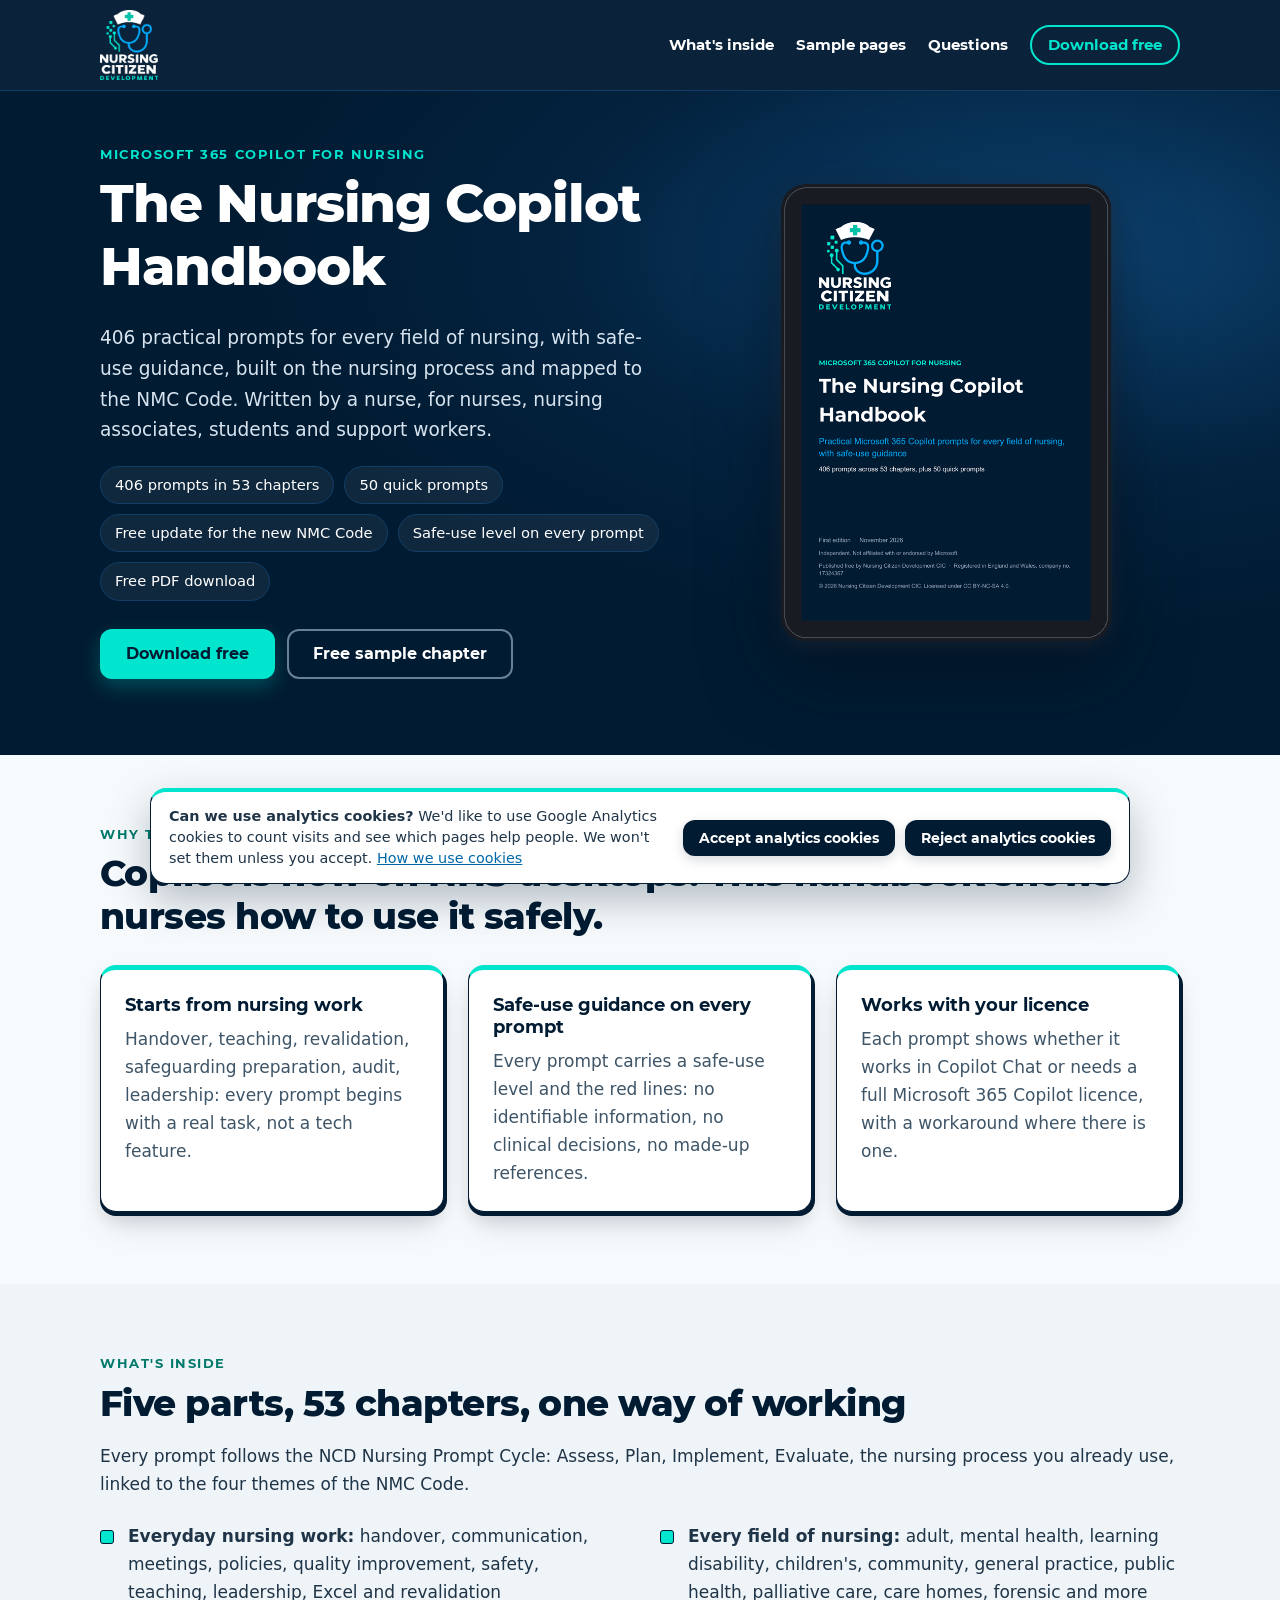
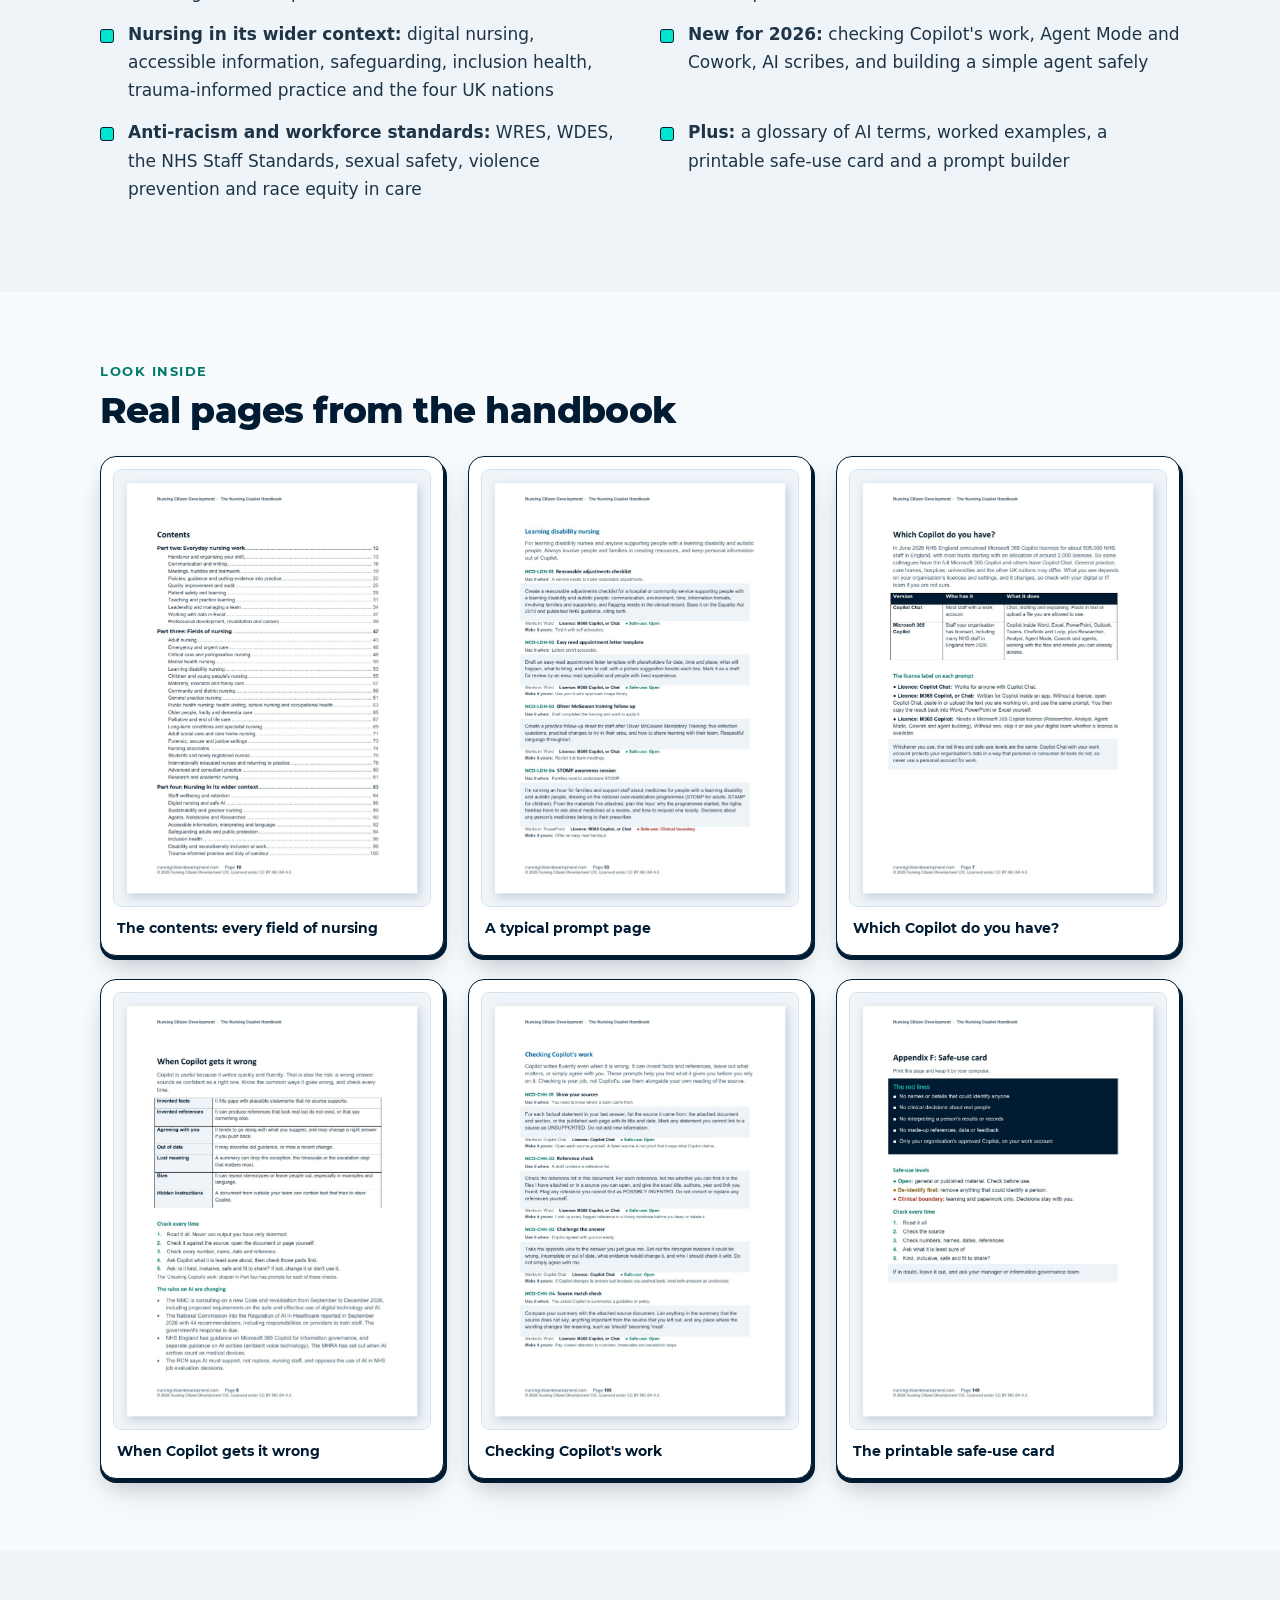
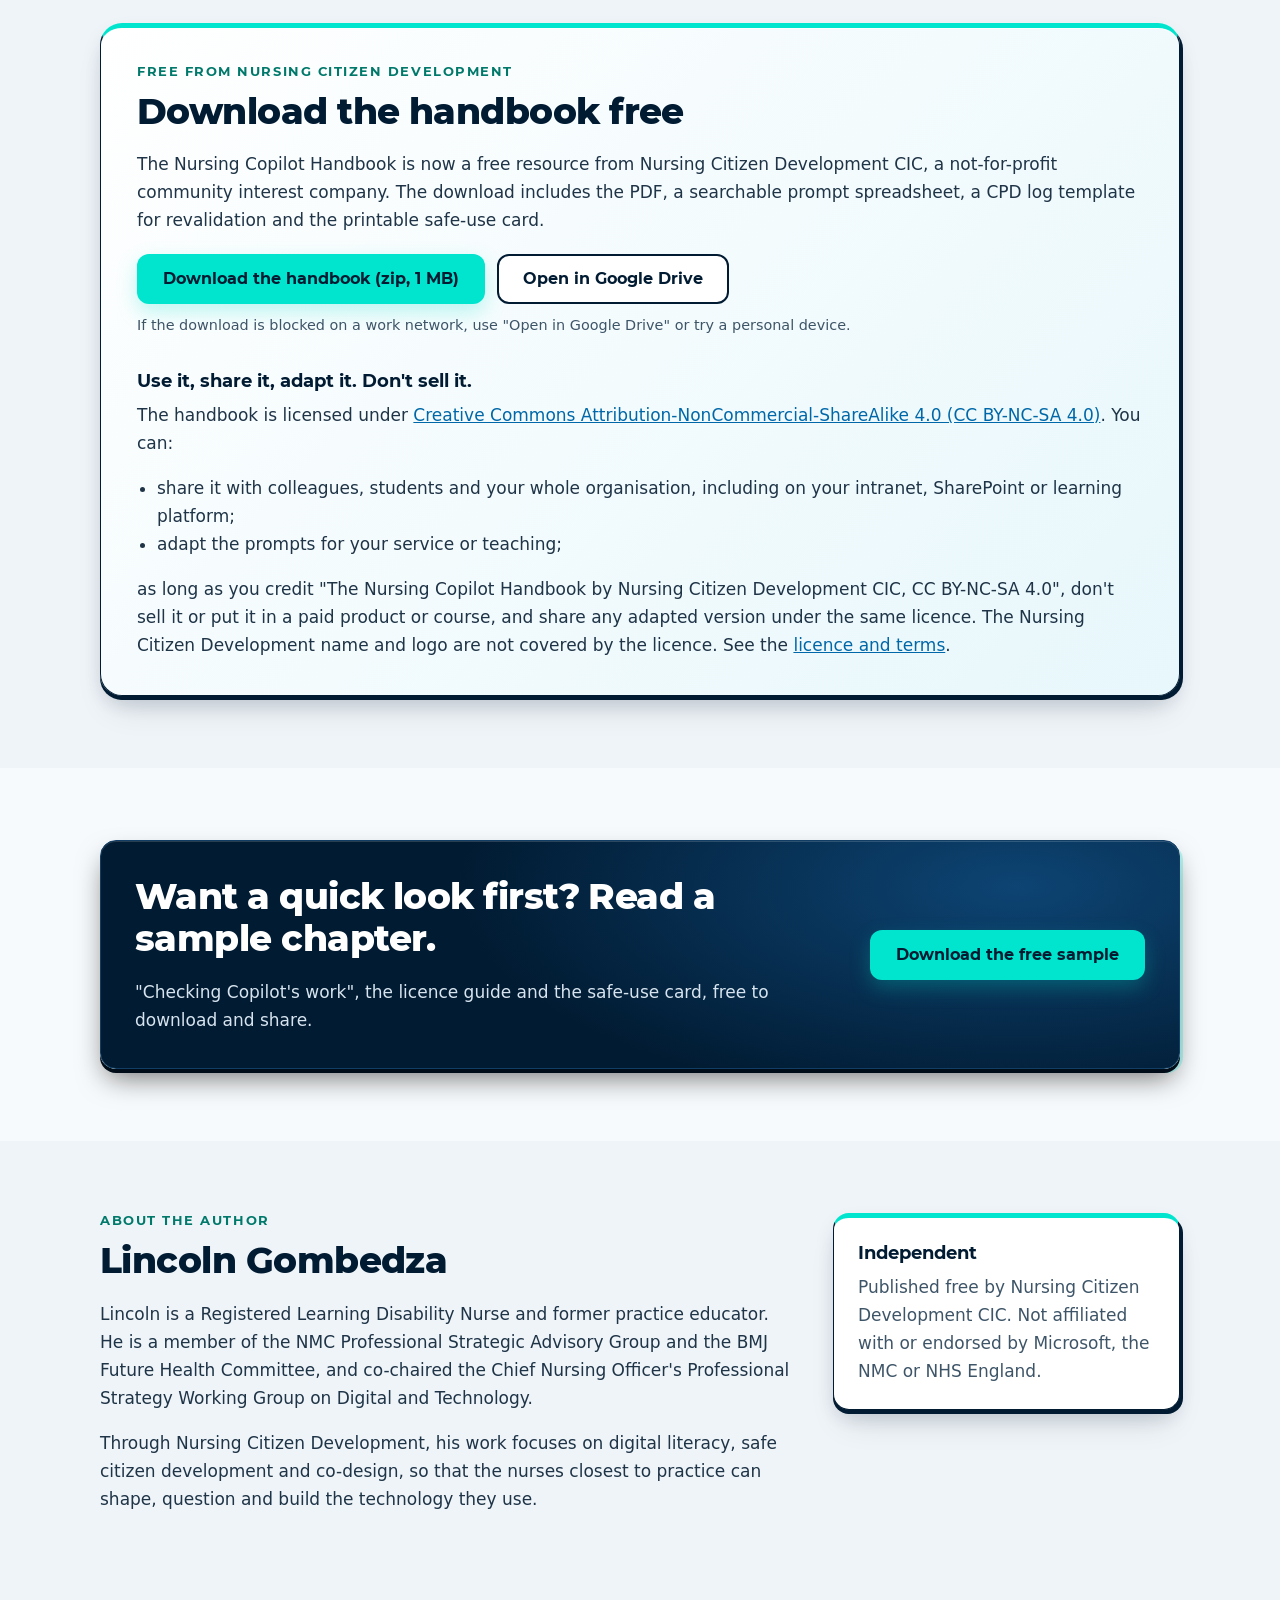
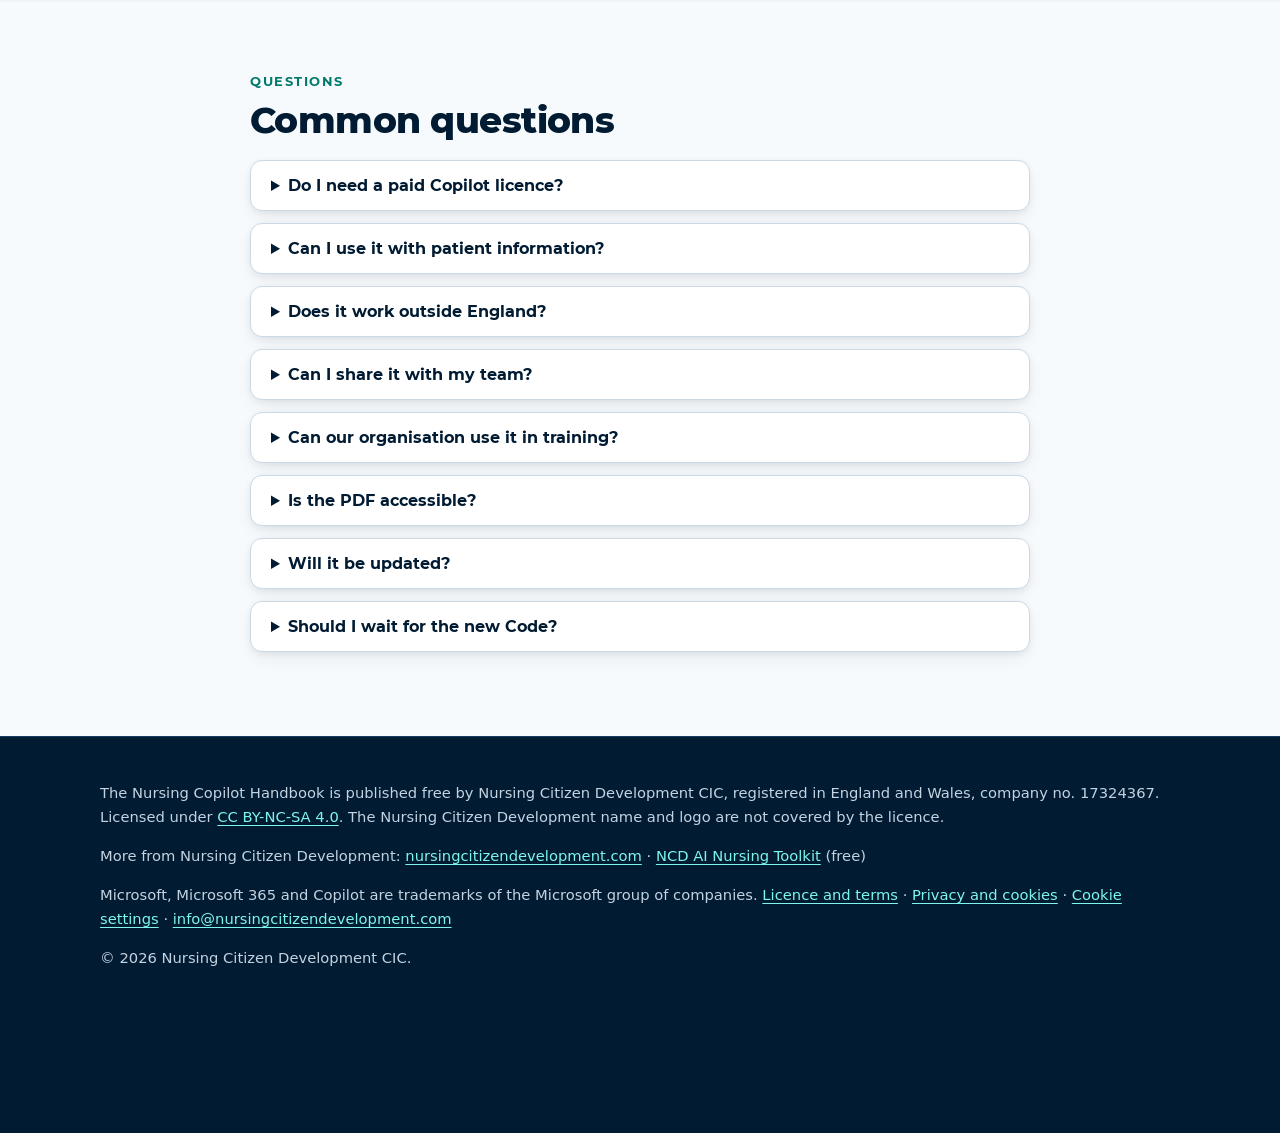
==== commit b23b2845: "Footer: link to the NCD main site and the free toolkit Co-Authored-By: Claude Opus 5.5 <noreply@anth" ====
--- a/index.html
+++ b/index.html
@@ -186,6 +186,7 @@
 <footer>
   <div class="wrap">
     <p>The Nursing Copilot Handbook is published free by Nursing Citizen Development CIC, registered in England and Wales, company no. 17324367. Licensed under <a href="https://creativecommons.org/licenses/by-nc-sa/4.0/">CC BY-NC-SA 4.0</a>. The Nursing Citizen Development name and logo are not covered by the licence.</p>
+    <p>More from Nursing Citizen Development: <a href="https://nursingcitizendevelopment.com/">nursingcitizendevelopment.com</a> · <a href="https://practicedev.cloud/">NCD AI Nursing Toolkit</a> (free)</p>
     <p>Microsoft, Microsoft 365 and Copilot are trademarks of the Microsoft group of companies. <a href="terms.html">Licence and terms</a> · <a href="privacy.html">Privacy and cookies</a> · <a href="privacy.html#cookies" data-cookie-settings>Cookie settings</a> · <a href="mailto:info@nursingcitizendevelopment.com">info@nursingcitizendevelopment.com</a></p>
     <p>© 2026 Nursing Citizen Development CIC.</p>
   </div>
